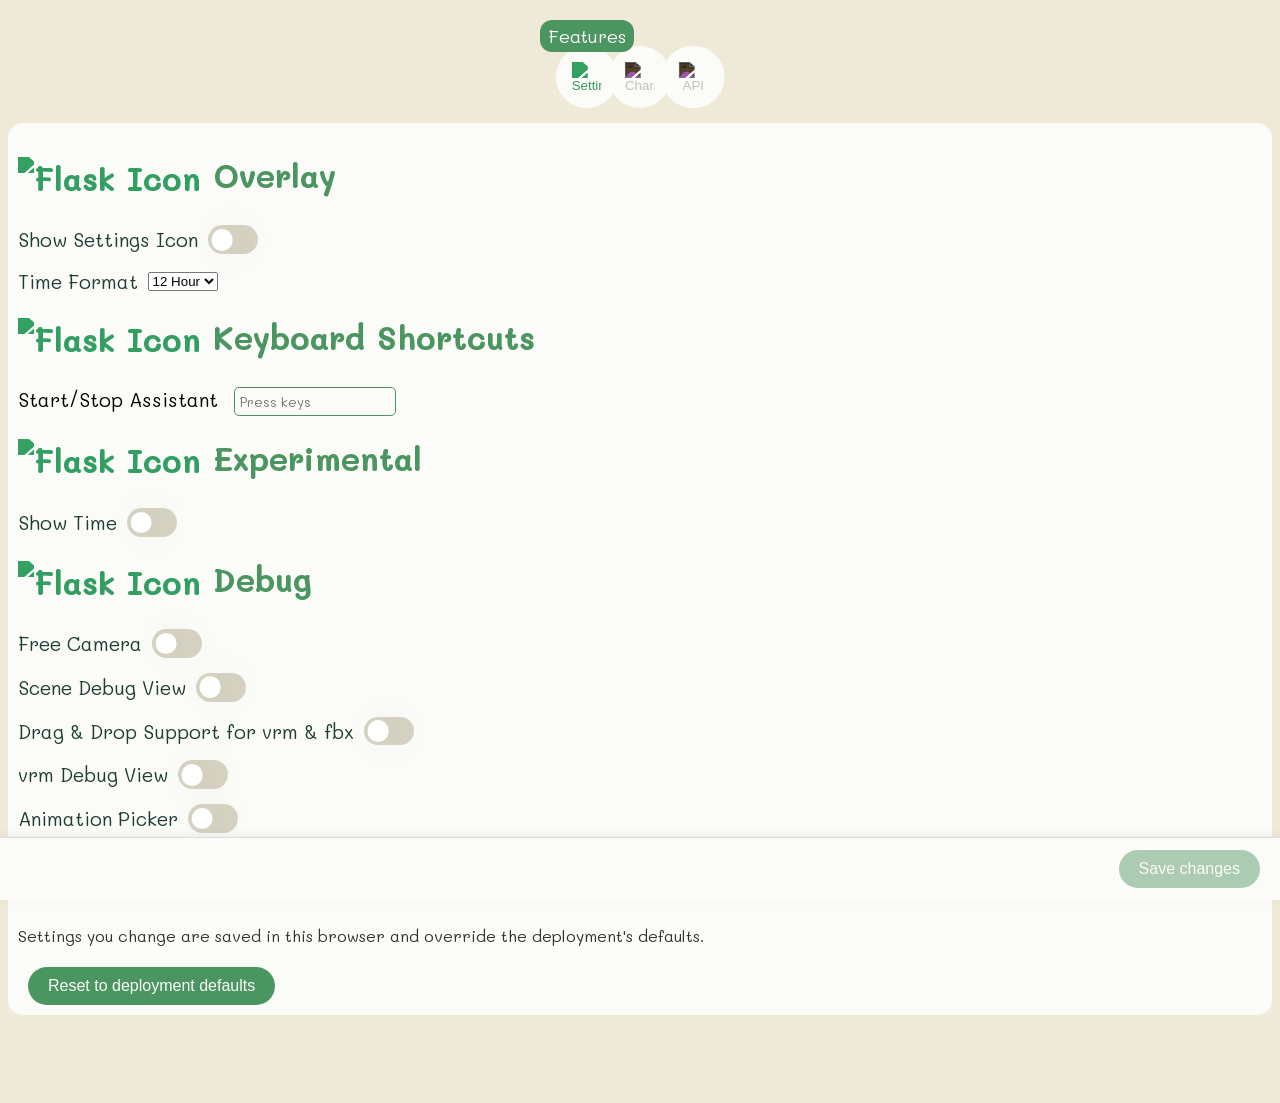
==== settings.html @ d8dbfbae "Merge pull request #10 from krazysh01/settings-single-save Replace per-field saves with one save but" ====
<!DOCTYPE html>
<html lang="en">
<head>
    <meta charset="UTF-8">
    <meta name="viewport" content="width=device-width, initial-scale=1.0">
    <title>Settings</title>
    <link href="https://fonts.googleapis.com/css2?family=Mali:ital,wght@0,200;0,300;0,400;0,500;0,600;0,700;1,200;1,300;1,400;1,500;1,600;1,700&display=swap" rel="stylesheet">
    <link rel="stylesheet" href="settings.css">
</head>
<body>
    <div class="settings-tab-container" style="margin-bottom: 15px;">
        <div class="settings-tab-item active">
            <span class="settings-tab-label">Features</span>
            <button class="settings-tab-button active" data-tab="settings-tab">
                <img src="icons/settings.svg" alt="Settings" class="settings-tab-icon">
            </button>
        </div>
        <div class="settings-tab-item">
            <span class="settings-tab-label">Characters</span>
            <button class="settings-tab-button" data-tab="characters-tab">
                <img src="icons/user-round-pen.svg" alt="Characters" class="settings-tab-icon">
            </button>
        </div>
        <div class="settings-tab-item">
            <span class="settings-tab-label">API Keys</span>
            <button class="settings-tab-button" data-tab="api-keys-tab">
                <img src="icons/key-round.svg" alt="API Keys" class="settings-tab-icon">
            </button>
        </div>
    </div>

    <div id="settings-tab" class="tab-content active" style="background-color: #fbfbf7; padding: 10px; border-radius: 15px;">

        <h1>
            <img src="icons/info.svg" alt="Flask Icon" style="width: 40px; height: 40px; filter: invert(48%) sepia(79%) saturate(376%) hue-rotate(93deg) brightness(88%) contrast(84%); vertical-align: middle; margin-bottom: 5px;">
            Overlay
        </h1>
        <label class="switch">
            <span>Show Settings Icon</span>
            <input type="checkbox" id="settingsIconToggle">
            <span class="slider"></span>
        </label>
        <label class="switch">
            <span>Time Format</span>
            <select id="timeFormatSelect">
                <option value="12">12 Hour</option>
                <option value="24">24 Hour</option>
            </select>
        </label>

        <h1>
            <img src="icons/keyboard.svg" alt="Flask Icon" style="width: 40px; height: 40px; filter: invert(48%) sepia(79%) saturate(376%) hue-rotate(93deg) brightness(88%) contrast(84%); vertical-align: middle; margin-bottom: 5px;">
            Keyboard Shortcuts
        </h1>
        <span style="font-size: 1.2em;">
            <span class="model-text">Start/Stop Assistant</span>
            <input type="text" id="assistantShortcut" placeholder="Press keys" readonly>
        </span>

        <h1>
            <img src="icons/flask-round.svg" alt="Flask Icon" style="width: 40px; height: 40px; filter: invert(48%) sepia(79%) saturate(376%) hue-rotate(93deg) brightness(88%) contrast(84%); vertical-align: middle; margin-bottom: 5px;">
            Experimental
        </h1>
        <label class="switch">
            <span>Show Time</span>
            <input type="checkbox" id="showTimeToggle">
            <span class="slider"></span>
        </label>

        <h1>
            <img src="icons/bug.svg" alt="Flask Icon" style="width: 40px; height: 40px; filter: invert(48%) sepia(79%) saturate(376%) hue-rotate(93deg) brightness(88%) contrast(84%); vertical-align: middle; margin-bottom: 5px;">
            Debug
        </h1>
        <label class="switch">
            <span>Free Camera</span>
            <input type="checkbox" id="freeCameraToggle">
            <span class="slider"></span>
        </label>
        <label class="switch">
            <span>Scene Debug View</span>
            <input type="checkbox" id="sceneDebugToggle">
            <span class="slider"></span>
        </label>
        <label class="switch">
            <span>Drag & Drop Support for vrm & fbx</span>
            <input type="checkbox" id="dragDropToggle">
            <span class="slider"></span>
        </label>
        <label class="switch">
            <span>vrm Debug View</span>
                <input type="checkbox" id="vrmDebugToggle">
            <span class="slider"></span>
        </label>
        <label class="switch">
            <span>Animation Picker</span>
            <input type="checkbox" id="animationPickerToggle">
            <span class="slider"></span>
        </label>

        <h1>
            <img src="icons/flask-round.svg" alt="Reset Icon" style="width: 40px; height: 40px; filter: invert(48%) sepia(79%) saturate(376%) hue-rotate(93deg) brightness(88%) contrast(84%); vertical-align: middle; margin-bottom: 5px;">
            This Browser
        </h1>
        <span style="opacity: 0.8;">
            Settings you change are saved in this browser and override the
            deployment's defaults. <span id="overrideCount"></span>
        </span>
        <br><br>
        <button id="resetOverrides" class="save-button">Reset to deployment defaults</button>

    </div>

    <div id="characters-tab" class="tab-content" style="background-color: #fbfbf7; padding: 10px; border-radius: 15px;">
        <div style="display: flex;">
            <div style="flex: 1; padding: 10px;">
                <div class="character-grid" id="characterGrid">
                    <!-- Character cards will be dynamically added here -->
                </div>
            </div>
            <div style="flex: 1; padding: 10px; margin-top: -19px;">
                <h1 id="characterName">
                    <img src="icons/user-round.svg" alt="Flask Icon" style="width: 40px; height: 40px; filter: invert(48%) sepia(79%) saturate(376%) hue-rotate(93deg) brightness(88%) contrast(84%); vertical-align: middle; margin-bottom: 5px;">
                    Loading Character...
                </h1>
                <div style="border-bottom: 4px dashed #4B9560; margin-top: -20px; margin-bottom: 20px;"></div>
                <h1>
                    <img src="icons/person-standing.svg" alt="Flask Icon" style="width: 40px; height: 40px; filter: invert(48%) sepia(79%) saturate(376%) hue-rotate(93deg) brightness(88%) contrast(84%); vertical-align: middle; margin-bottom: 5px;">
                    Model
                </h1>
                <label class="switch">
                    <span>Idle Animation</span>
                    <select id="idleAnimationSelect">
                        <option value="">Select an animation</option>
                    </select>
                </label>
                <h1>
                    <img src="icons/audio-lines.svg" alt="Flask Icon" style="width: 40px; height: 40px; filter: invert(48%) sepia(79%) saturate(376%) hue-rotate(93deg) brightness(88%) contrast(84%); vertical-align: middle; margin-bottom: 5px;">
                    Voice Assistant
                </h1>
                <label class="switch">
                    <span>Provider</span>
                    <select id="assistantProviderSelect">
                        <option value="vapi">VAPI</option>
                        <option value="custom">Custom</option>
                    </select>
                </label>

                <!-- VAPI section -->
                <div id="vapiAssistantSection">
                    <label class="switch">
                        <span>Assistant</span>
                        <select id="assistantIDSelect">
                            <option value="">Loading assistants...</option>
                        </select>
                    </label>
                    <span id="modelName" style="font-size: 1.2em;">
                        <img src="icons/sparkles.svg" alt="Flask Icon" style="width: 20px; height: 20px; vertical-align: middle; margin-bottom: 5px;">
                        <span class="model-text">Loading Model...</span>
                    </span>
                    <br>
                    <span id="voiceInfo" style="font-size: 1.2em;">
                        <img src="icons/audio-lines.svg" alt="Flask Icon" style="width: 20px; height: 20px; vertical-align: middle; margin-bottom: 5px;">
                        <span class="voice-text">Loading Voice...</span>
                    </span>
                    <br>
                    <span style="font-size: 1.2em;">
                        <img src="icons/message-circle-code.svg" alt="Flask Icon" style="width: 20px; height: 20px; vertical-align: middle; margin-bottom: 5px;">
                        System Message:
                        <br>
                        <pre id="systemMessage" style="white-space: pre-wrap; word-wrap: break-word;">Loading System Message...</pre>
                    </span>
                    <br>
                    <span style="font-size: 1.2em;">
                        <img src="icons/message-circle-more.svg" alt="Flask Icon" style="width: 20px; height: 20px; vertical-align: middle; margin-bottom: 5px;">
                        First Message:
                        <br>
                        <span id="firstMessage">Loading First Message...</span>
                    </span>
                </div>

                <!-- Custom provider section -->
                <div id="customAssistantSection" style="display: none;">
                    <div class="input-container">
                        <label for="customLLMBaseUrl" style="font-size: 1.2em;">LLM Base URL</label>
                        <div class="input-wrapper">
                            <input type="text" id="customLLMBaseUrl" placeholder="http://localhost:11434/v1" class="rounded-input">
                        </div>
                    </div>
                    <div class="input-container">
                        <label for="customLLMApiKey" style="font-size: 1.2em;">LLM API Key <span style="font-weight: normal; font-size: 0.85em;">(optional)</span></label>
                        <div class="input-wrapper">
                            <input type="password" id="customLLMApiKey" placeholder="sk-..." class="rounded-input">
                            <button class="toggle-visibility" data-target="customLLMApiKey">
                                <img src="icons/eye-off.svg" alt="Toggle Visibility" class="input-icon" style="vertical-align: middle;">
                            </button>
                        </div>
                    </div>
                    <div class="input-container">
                        <label for="customLLMModel" style="font-size: 1.2em;">Model</label>
                        <div class="input-wrapper">
                            <input type="text" id="customLLMModel" placeholder="llama3" class="rounded-input" list="customLLMModelList">
                            <datalist id="customLLMModelList"></datalist>
                        </div>
                    </div>
                    <div class="input-container">
                        <label for="customSystemPrompt" style="font-size: 1.2em;">System Prompt</label>
                        <textarea id="customSystemPrompt" placeholder="You are a helpful assistant." class="rounded-input" style="width: 100%; min-height: 80px; resize: vertical; font-family: inherit; font-size: 0.95em; padding: 8px; box-sizing: border-box;"></textarea>
                    </div>
                    <div class="input-container">
                        <label for="customFirstMessage" style="font-size: 1.2em;">First Message <span style="font-weight: normal; font-size: 0.85em;">(optional)</span></label>
                        <div class="input-wrapper">
                            <input type="text" id="customFirstMessage" placeholder="Hello! How can I help you?" class="rounded-input">
                        </div>
                    </div>
                </div>
            </div>
        </div>
    </div>

    <div id="api-keys-tab" class="tab-content" style="background-color: #fbfbf7; padding: 10px; border-radius: 15px;">
        <h1>
            <img src="icons/audio-lines.svg" alt="Flask Icon" style="width: 40px; height: 40px; filter: invert(48%) sepia(79%) saturate(376%) hue-rotate(93deg) brightness(88%) contrast(84%); vertical-align: middle; margin-bottom: 5px;">
            Vapi
        </h1>
        
        <span style="font-size: 1.2em;">
            <img src="icons/lightbulb.svg" alt="Flask Icon" style="width: 20px; height: 20px; vertical-align: middle; margin-bottom: 5px;">
            Refresh after changing your private key
        </span>
        <br>
        <br>

        <div class="input-container">
            <label for="publicKey" style="font-size: 1.2em;">Public Key</label>
            <div class="input-wrapper">
                <input type="password" id="publicKey" placeholder="0000XXXX-XXXX-XXXX-XXXX-XXXXXXXX0000" class="rounded-input">
                <button class="toggle-visibility" data-target="publicKey">
                    <img src="icons/eye-off.svg" alt="Toggle Visibility" class="input-icon" style="vertical-align: middle;">
                </button>
            </div>
        </div>
        
        <div class="input-container">
            <label for="privateKey" style="font-size: 1.2em;">Private Key</label>
            <div class="input-wrapper">
                <input type="password" id="privateKey" placeholder="0000XXXX-XXXX-XXXX-XXXX-XXXXXXXX0000" class="rounded-input">
                <button class="toggle-visibility" data-target="privateKey">
                    <img src="icons/eye-off.svg" alt="Toggle Visibility" class="input-icon">
                </button>
            </div>
        </div>

        <h1>
            <img src="icons/audio-lines.svg" alt="Custom Endpoints" style="width: 40px; height: 40px; filter: invert(48%) sepia(79%) saturate(376%) hue-rotate(93deg) brightness(88%) contrast(84%); vertical-align: middle; margin-bottom: 5px;">
            Custom Endpoints
        </h1>

        <span style="font-size: 1.2em;">
            <img src="icons/lightbulb.svg" alt="Tip" style="width: 20px; height: 20px; vertical-align: middle; margin-bottom: 5px;">
            Used when provider is set to Custom in the Characters tab
        </span>
        <br><br>

        <p style="font-size: 1.1em; margin-bottom: 0.5em; opacity: 0.8;">Speech to Text (OpenAI-compatible, e.g. Speaches)</p>
        <div class="input-container">
            <label for="sttBaseUrl" style="font-size: 1.2em;">STT Base URL</label>
            <div class="input-wrapper">
                <input type="text" id="sttBaseUrl" placeholder="http://localhost:8000/v1" class="rounded-input">
            </div>
        </div>

        <div class="input-container">
            <label for="sttModel" style="font-size: 1.2em;">STT Model</label>
            <div class="input-wrapper">
                <input type="text" id="sttModel" placeholder="Systran/faster-whisper-small" class="rounded-input" list="sttModelList">
                <datalist id="sttModelList"></datalist>
            </div>
        </div>

        <div class="input-container">
            <label for="sttApiKey" style="font-size: 1.2em;">STT API Key <span style="font-weight: normal; font-size: 0.85em;">(optional)</span></label>
            <div class="input-wrapper">
                <input type="password" id="sttApiKey" placeholder="sk-..." class="rounded-input">
                <button class="toggle-visibility" data-target="sttApiKey">
                    <img src="icons/eye-off.svg" alt="Toggle Visibility" class="input-icon">
                </button>
            </div>
        </div>

        <p style="font-size: 1.1em; margin-bottom: 0.5em; opacity: 0.8; margin-top: 1em;">Text to Speech (OpenAI-compatible, e.g. Speaches / Kokoro)</p>
        <div class="input-container">
            <label for="ttsBaseUrl" style="font-size: 1.2em;">TTS Base URL</label>
            <div class="input-wrapper">
                <input type="text" id="ttsBaseUrl" placeholder="http://localhost:8000/v1" class="rounded-input">
            </div>
        </div>

        <div class="input-container">
            <label for="ttsModel" style="font-size: 1.2em;">TTS Model</label>
            <div class="input-wrapper">
                <input type="text" id="ttsModel" placeholder="speaches-ai/Kokoro-82M-v1.0-ONNX" class="rounded-input" list="ttsModelList">
                <datalist id="ttsModelList"></datalist>
            </div>
        </div>

        <div class="input-container">
            <label for="ttsVoice" style="font-size: 1.2em;">TTS Voice</label>
            <div class="input-wrapper">
                <input type="text" id="ttsVoice" placeholder="af_heart" class="rounded-input" list="ttsVoiceList">
                <datalist id="ttsVoiceList"></datalist>
            </div>
        </div>

        <div class="input-container">
            <label for="ttsApiKey" style="font-size: 1.2em;">TTS API Key <span style="font-weight: normal; font-size: 0.85em;">(optional)</span></label>
            <div class="input-wrapper">
                <input type="password" id="ttsApiKey" placeholder="sk-..." class="rounded-input">
                <button class="toggle-visibility" data-target="ttsApiKey">
                    <img src="icons/eye-off.svg" alt="Toggle Visibility" class="input-icon">
                </button>
            </div>
        </div>
    </div>
    
    <!-- Add this hidden file input element just before the closing </body> tag -->
    <input type="file" id="characterUpload" style="display: none;" multiple accept=".png,.vrm,.zip">

    <div id="saveBar" class="settings-save-bar">
        <span id="saveStatus" class="save-status"></span>
        <button id="saveAll" class="save-button" disabled>Save changes</button>
    </div>

    <script src="settings.js" type="module"></script>
</body>
</html>
---- settings.css ----
body {
    font-family: 'Mali', cursive;
    background-color: #efead7;
    background-image: url('icons/settings-background.svg');
    background-repeat: repeat;
    background-size: 140px 140px;
    background-position: 0 0;
    animation: moveBackground 10s linear infinite;
    transform-origin: top left;
}

@keyframes moveBackground {
    0% { background-position: 0 0; }
    100% { background-position: 200px 200px; }
}

h1 {
    color: #4b9560;
}

/* Settings Tab */

.settings-tab-container {
    display: flex;
    justify-content: space-between;
    width: 100%;
    max-width: 160px;
    margin-left: auto;
    margin-right: auto;
}

.settings-tab-item {
    display: flex;
    flex-direction: column;
    align-items: center;
    flex: 1;
    text-align: center;
    height: 100px;
    position: relative;
}

.settings-tab-label {
    display: none;
    background-color: #4b9560;
    color: #fbfbf7;
    padding: 4px 8px;
    border-radius: 12px;
    font-size: 18px;
    position: absolute;
    top: 12px;
    left: 50%;
    transform: translateX(-50%);
    z-index: 1;
    white-space: nowrap;
    max-width: none;
}

.settings-tab-item.active .settings-tab-label {
    display: inline-block;
}

.settings-tab-button {
    width: 62.5px;
    height: 62.5px;
    border-radius: 50%;
    background-color: #fbfbf7;
    border: none;
    cursor: pointer;
    display: flex;
    justify-content: center;
    align-items: center;
    position: absolute;
    bottom: 0;
    left: 50%;
    transform: translateX(-50%);
}

.settings-tab-icon {
    width: 30px;
    height: 30px;
    transition: filter 0.3s ease;
    filter: invert(86%) sepia(8%) saturate(176%) hue-rotate(358deg) brightness(90%) contrast(90%);
}

.settings-tab-button:hover .settings-tab-icon {
    filter: invert(62%) sepia(12%) saturate(114%) hue-rotate(357deg) brightness(92%) contrast(87%);
    transform: scale(1.05); /* Scale up on hover */
}

.settings-tab-button.active .settings-tab-icon {
    filter: invert(48%) sepia(79%) saturate(376%) hue-rotate(93deg) brightness(88%) contrast(84%);
    animation: spin 0.5s forwards;
}

@keyframes spin {
    0% { transform: rotate(0deg); }
    100% { transform: rotate(360deg); }
}

.tab-content {
    display: none;
}

.tab-content.active {
    display: block;
}

/* Switch from Uiverse.io by namecho https://uiverse.io/namecho/quiet-panther-93*/

.switch {
    --button-width: 2.625em;
    --button-height: 1.5em;
    --toggle-diameter: 1.125em;
    --button-toggle-offset: calc((var(--button-height) - var(--toggle-diameter)) / 2);
    --toggle-shadow-offset: 10px;
    --toggle-wider: 2.25em;
    --color-grey: #d7d3c2;
    --color-green: #4b9560;
    display: flex;
    align-items: center;
    margin-bottom: 15px;
}

.switch span {
    color: #1d3c34;
    font-size: 1.2em;
    margin-right: 0.5em;
}

.slider {
    display: inline-block;
    width: var(--button-width);
    height: var(--button-height);
    background-color: var(--color-grey);
    border-radius: calc(var(--button-height) / 2);
    position: relative;
    transition: 0.3s all ease-in-out;
}

.slider::after {
    content: "";
    display: inline-block;
    width: var(--toggle-diameter);
    height: var(--toggle-diameter);
    background-color: #fff;
    border-radius: calc(var(--toggle-diameter) / 2);
    position: absolute;
    top: var(--button-toggle-offset);
    transform: translateX(var(--button-toggle-offset));
    box-shadow: var(--toggle-shadow-offset) 0 calc(var(--toggle-shadow-offset) * 4) rgba(0, 0, 0, 0.1);
    transition: 0.3s all ease-in-out;
}

.switch input[type="checkbox"]:checked + .slider {
    background-color: var(--color-green);
}

.switch input[type="checkbox"]:checked + .slider::after {
    transform: translateX(calc(var(--button-width) - var(--toggle-diameter) - var(--button-toggle-offset)));
    box-shadow: calc(var(--toggle-shadow-offset) * -1) 0 calc(var(--toggle-shadow-offset) * 4) rgba(0, 0, 0, 0.1);
}

.switch input[type="checkbox"] {
    display: none;
}

.switch input[type="checkbox"]:active + .slider::after {
    width: var(--toggle-wider);
}

.switch input[type="checkbox"]:checked:active + .slider::after {
    transform: translateX(calc(var(--button-width) - var(--toggle-wider) - var(--button-toggle-offset)));
}

/* Character Card */

.character-card:hover {
    transform: scale(1.05);
}

/* Character Grid */
.character-grid {
    display: grid;
    grid-template-columns: repeat(auto-fill, minmax(12rem, 1fr));
    gap: 12px;
    max-width: 100%;
    overflow-x: auto;
    padding: 10px;
}

.character-card {
    position: relative;
    width: 12rem;
    transition: transform 0.3s;
    z-index: 1;
}

.character-card img {
    width: 100%;
    height: auto;
    border-radius: 10px;
}

.character-name {
    position: absolute;
    bottom: 15px;
    left: 13px;
    color: #fbfbf7;
}

.add-character {
    cursor: pointer;
}

.character-card:hover {
    transform: scale(1.05);
    z-index: 2;
}

#characters-tab > div {
    overflow-x: auto;
}

/* Key Input */

.input-container {
    margin-bottom: 20px;
}

.input-wrapper {
    position: relative;
    display: inline-flex;
    align-items: center;
}

.rounded-input {
    padding: 10px 40px 10px 15px;
    border-radius: 20px;
    border: 1px solid #4B9560;
    font-size: 1em;
    width: 350px;
}

.input-icon {
    position: absolute;
    right: 15px;
    cursor: pointer;
    width: 20px;
    height: 20px;
    filter: invert(48%) sepia(79%) saturate(376%) hue-rotate(93deg) brightness(88%) contrast(84%);
    top: 50%;
    transform: translateY(-50%);
}

.toggle-visibility {
    background: none;
    border: none;
    padding: 0;
    margin: 0;
    cursor: pointer;
}

.save-button {
    padding: 10px 20px;
    border-radius: 20px;
    border: none;
    background-color: #4B9560;
    color: #fbfbf7;
    font-size: 1em;
    margin-left: 10px;
    cursor: pointer;
    transition: background-color 0.3s ease;
}

.save-button:hover {
    background-color: #1D3C34;
    transition: filter 0.3s ease;
}

#assistantShortcut {
    margin-left: 10px;
    padding: 5px;
    width: 150px;
    font-family: 'Mali', cursive;
    border: 1px solid #4B9560;
    border-radius: 5px;
    background-color: #fbfbf7;
    color: #1d3c34;
}
/* ─── Single save bar ─────────────────────────────────────────────────────── */

.settings-save-bar {
    position: fixed;
    bottom: 0;
    left: 0;
    right: 0;
    display: flex;
    align-items: center;
    justify-content: flex-end;
    gap: 15px;
    padding: 12px 20px;
    background-color: #fbfbf7;
    border-top: 1px solid rgba(0, 0, 0, 0.12);
    box-shadow: 0 -2px 10px rgba(0, 0, 0, 0.06);
    z-index: 100;
}

/* Keep the last settings row clear of the fixed bar */
body {
    padding-bottom: 80px;
}

.settings-save-bar .save-button:disabled {
    opacity: 0.45;
    cursor: not-allowed;
}

.save-status {
    font-size: 0.95em;
    opacity: 0.75;
}

.save-status.error {
    color: #b00020;
    opacity: 1;
}

/* ─── Invalid fields ──────────────────────────────────────────────────────── */

.rounded-input.invalid,
input.invalid {
    border: 2px solid #b00020;
    background-color: rgba(176, 0, 32, 0.04);
}

.field-error {
    display: block;
    color: #b00020;
    font-size: 0.85em;
    margin-top: 4px;
}
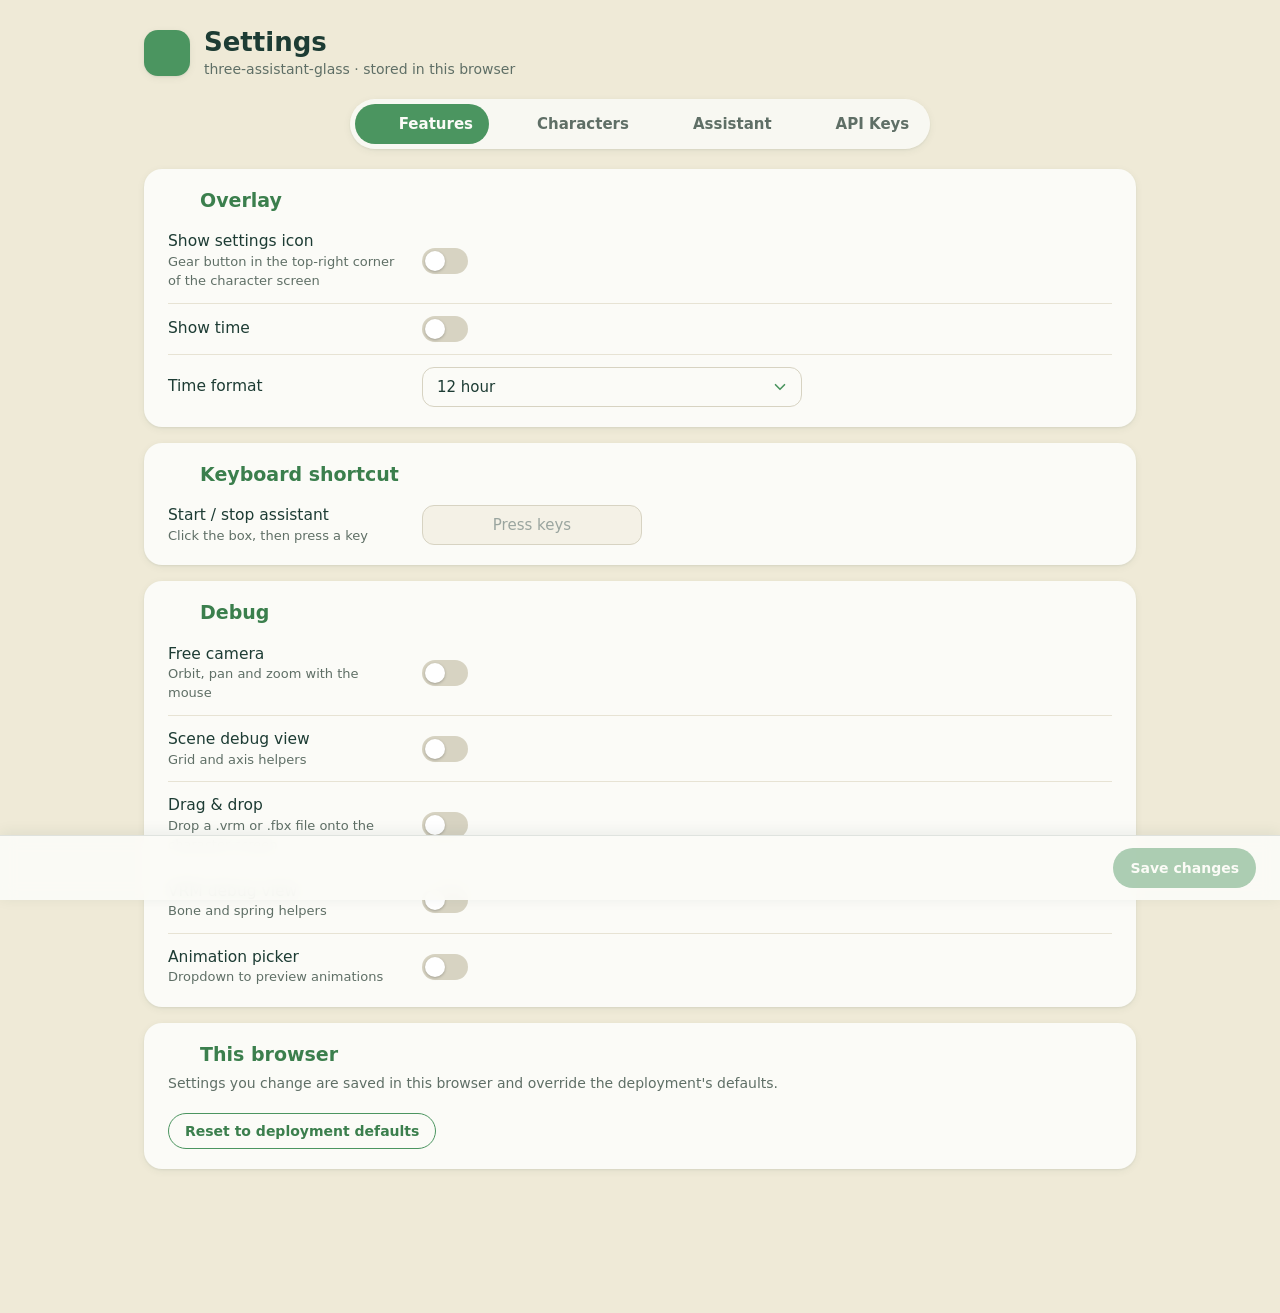
==== commit 8cf70d42: "Port the character screen and assistant pipeline from webhead2oo9's fork Cherry-picks the UI redesig" ====
--- a/settings.html
+++ b/settings.html
@@ -3,333 +3,405 @@
 <head>
     <meta charset="UTF-8">
     <meta name="viewport" content="width=device-width, initial-scale=1.0">
-    <title>Settings</title>
-    <link href="https://fonts.googleapis.com/css2?family=Mali:ital,wght@0,200;0,300;0,400;0,500;0,600;0,700;1,200;1,300;1,400;1,500;1,600;1,700&display=swap" rel="stylesheet">
+    <title>Settings · three-assistant-glass</title>
+    <link rel="stylesheet" href="theme.css">
     <link rel="stylesheet" href="settings.css">
 </head>
 <body>
-    <div class="settings-tab-container" style="margin-bottom: 15px;">
+<div class="page">
+
+    <header class="page-header">
+        <div class="brand">
+            <span class="brand-mark"><span class="icon" style="--icon: url('icons/sparkles.svg')"></span></span>
+            <div>
+                <h1>Settings</h1>
+                <p>three-assistant-glass · stored in this browser</p>
+            </div>
+        </div>
+    </header>
+
+    <nav class="settings-tab-container" aria-label="Settings sections">
         <div class="settings-tab-item active">
-            <span class="settings-tab-label">Features</span>
-            <button class="settings-tab-button active" data-tab="settings-tab">
-                <img src="icons/settings.svg" alt="Settings" class="settings-tab-icon">
+            <button class="settings-tab-button active" data-tab="settings-tab" type="button">
+                <span class="icon" style="--icon: url('icons/settings.svg')"></span>
+                <span class="settings-tab-label">Features</span>
             </button>
         </div>
         <div class="settings-tab-item">
-            <span class="settings-tab-label">Characters</span>
-            <button class="settings-tab-button" data-tab="characters-tab">
-                <img src="icons/user-round-pen.svg" alt="Characters" class="settings-tab-icon">
+            <button class="settings-tab-button" data-tab="characters-tab" type="button">
+                <span class="icon" style="--icon: url('icons/user-round-pen.svg')"></span>
+                <span class="settings-tab-label">Characters</span>
             </button>
         </div>
         <div class="settings-tab-item">
-            <span class="settings-tab-label">API Keys</span>
-            <button class="settings-tab-button" data-tab="api-keys-tab">
-                <img src="icons/key-round.svg" alt="API Keys" class="settings-tab-icon">
+            <button class="settings-tab-button" data-tab="assistant-tab" type="button">
+                <span class="icon" style="--icon: url('icons/audio-lines.svg')"></span>
+                <span class="settings-tab-label">Assistant</span>
             </button>
         </div>
+        <div class="settings-tab-item">
+            <button class="settings-tab-button" data-tab="api-keys-tab" type="button">
+                <span class="icon" style="--icon: url('icons/key-round.svg')"></span>
+                <span class="settings-tab-label">API Keys</span>
+            </button>
+        </div>
+    </nav>
+
+    <!-- ───────────────────────────── Features ───────────────────────────── -->
+    <div id="settings-tab" class="tab-content active">
+
+        <section class="group">
+            <h2 class="group-title"><span class="icon" style="--icon: url('icons/info.svg')"></span>Overlay</h2>
+            <label class="row switch">
+                <span class="row-label">Show settings icon <span class="field-note">Gear button in the top-right corner of the character screen</span></span>
+                <span class="row-control"><input type="checkbox" id="settingsIconToggle"><span class="slider"></span></span>
+            </label>
+            <label class="row switch">
+                <span class="row-label">Show time</span>
+                <span class="row-control"><input type="checkbox" id="showTimeToggle"><span class="slider"></span></span>
+            </label>
+            <div class="row">
+                <label class="row-label" for="timeFormatSelect">Time format</label>
+                <div class="row-control">
+                    <select id="timeFormatSelect">
+                        <option value="12">12 hour</option>
+                        <option value="24">24 hour</option>
+                    </select>
+                </div>
+            </div>
+        </section>
+
+        <section class="group">
+            <h2 class="group-title"><span class="icon" style="--icon: url('icons/keyboard.svg')"></span>Keyboard shortcut</h2>
+            <div class="row">
+                <label class="row-label" for="assistantShortcut">Start / stop assistant <span class="field-note">Click the box, then press a key</span></label>
+                <div class="row-control">
+                    <input type="text" id="assistantShortcut" placeholder="Press keys" readonly>
+                </div>
+            </div>
+        </section>
+
+        <section class="group">
+            <h2 class="group-title"><span class="icon" style="--icon: url('icons/bug.svg')"></span>Debug</h2>
+            <label class="row switch">
+                <span class="row-label">Free camera <span class="field-note">Orbit, pan and zoom with the mouse</span></span>
+                <span class="row-control"><input type="checkbox" id="freeCameraToggle"><span class="slider"></span></span>
+            </label>
+            <label class="row switch">
+                <span class="row-label">Scene debug view <span class="field-note">Grid and axis helpers</span></span>
+                <span class="row-control"><input type="checkbox" id="sceneDebugToggle"><span class="slider"></span></span>
+            </label>
+            <label class="row switch">
+                <span class="row-label">Drag &amp; drop <span class="field-note">Drop a .vrm or .fbx file onto the character screen</span></span>
+                <span class="row-control"><input type="checkbox" id="dragDropToggle"><span class="slider"></span></span>
+            </label>
+            <label class="row switch">
+                <span class="row-label">VRM debug view <span class="field-note">Bone and spring helpers</span></span>
+                <span class="row-control"><input type="checkbox" id="vrmDebugToggle"><span class="slider"></span></span>
+            </label>
+            <label class="row switch">
+                <span class="row-label">Animation picker <span class="field-note">Dropdown to preview animations</span></span>
+                <span class="row-control"><input type="checkbox" id="animationPickerToggle"><span class="slider"></span></span>
+            </label>
+        </section>
+
+        <section class="group">
+            <h2 class="group-title"><span class="icon" style="--icon: url('icons/user-round.svg')"></span>This browser</h2>
+            <p class="group-intro">
+                Settings you change are saved in this browser and override the deployment's
+                defaults. <span id="overrideCount"></span>
+            </p>
+            <div class="row stacked">
+                <div class="row-control">
+                    <button id="resetOverrides" class="preset-button" type="button">Reset to deployment defaults</button>
+                </div>
+            </div>
+        </section>
+
     </div>
 
-    <div id="settings-tab" class="tab-content active" style="background-color: #fbfbf7; padding: 10px; border-radius: 15px;">
-
-        <h1>
-            <img src="icons/info.svg" alt="Flask Icon" style="width: 40px; height: 40px; filter: invert(48%) sepia(79%) saturate(376%) hue-rotate(93deg) brightness(88%) contrast(84%); vertical-align: middle; margin-bottom: 5px;">
-            Overlay
-        </h1>
-        <label class="switch">
-            <span>Show Settings Icon</span>
-            <input type="checkbox" id="settingsIconToggle">
-            <span class="slider"></span>
-        </label>
-        <label class="switch">
-            <span>Time Format</span>
-            <select id="timeFormatSelect">
-                <option value="12">12 Hour</option>
-                <option value="24">24 Hour</option>
-            </select>
-        </label>
-
-        <h1>
-            <img src="icons/keyboard.svg" alt="Flask Icon" style="width: 40px; height: 40px; filter: invert(48%) sepia(79%) saturate(376%) hue-rotate(93deg) brightness(88%) contrast(84%); vertical-align: middle; margin-bottom: 5px;">
-            Keyboard Shortcuts
-        </h1>
-        <span style="font-size: 1.2em;">
-            <span class="model-text">Start/Stop Assistant</span>
-            <input type="text" id="assistantShortcut" placeholder="Press keys" readonly>
-        </span>
-
-        <h1>
-            <img src="icons/flask-round.svg" alt="Flask Icon" style="width: 40px; height: 40px; filter: invert(48%) sepia(79%) saturate(376%) hue-rotate(93deg) brightness(88%) contrast(84%); vertical-align: middle; margin-bottom: 5px;">
-            Experimental
-        </h1>
-        <label class="switch">
-            <span>Show Time</span>
-            <input type="checkbox" id="showTimeToggle">
-            <span class="slider"></span>
-        </label>
-
-        <h1>
-            <img src="icons/bug.svg" alt="Flask Icon" style="width: 40px; height: 40px; filter: invert(48%) sepia(79%) saturate(376%) hue-rotate(93deg) brightness(88%) contrast(84%); vertical-align: middle; margin-bottom: 5px;">
-            Debug
-        </h1>
-        <label class="switch">
-            <span>Free Camera</span>
-            <input type="checkbox" id="freeCameraToggle">
-            <span class="slider"></span>
-        </label>
-        <label class="switch">
-            <span>Scene Debug View</span>
-            <input type="checkbox" id="sceneDebugToggle">
-            <span class="slider"></span>
-        </label>
-        <label class="switch">
-            <span>Drag & Drop Support for vrm & fbx</span>
-            <input type="checkbox" id="dragDropToggle">
-            <span class="slider"></span>
-        </label>
-        <label class="switch">
-            <span>vrm Debug View</span>
-                <input type="checkbox" id="vrmDebugToggle">
-            <span class="slider"></span>
-        </label>
-        <label class="switch">
-            <span>Animation Picker</span>
-            <input type="checkbox" id="animationPickerToggle">
-            <span class="slider"></span>
-        </label>
-
-        <h1>
-            <img src="icons/flask-round.svg" alt="Reset Icon" style="width: 40px; height: 40px; filter: invert(48%) sepia(79%) saturate(376%) hue-rotate(93deg) brightness(88%) contrast(84%); vertical-align: middle; margin-bottom: 5px;">
-            This Browser
-        </h1>
-        <span style="opacity: 0.8;">
-            Settings you change are saved in this browser and override the
-            deployment's defaults. <span id="overrideCount"></span>
-        </span>
-        <br><br>
-        <button id="resetOverrides" class="save-button">Reset to deployment defaults</button>
-
+    <!-- ───────────────────────────── Characters ─────────────────────────── -->
+    <div id="characters-tab" class="tab-content">
+        <div class="characters-layout">
+            <section class="group">
+                <h2 class="group-title"><span class="icon" style="--icon: url('icons/user-round-pen.svg')"></span>Characters</h2>
+                <p class="group-intro">Click a card to use that character. Add your own .vrm (optionally with a .png card or a .zip).</p>
+                <div class="character-grid" id="characterGrid">
+                    <!-- Character cards are added by settings.js -->
+                </div>
+            </section>
+
+            <section class="group">
+                <h2 class="group-title"><span class="icon" style="--icon: url('icons/user-round.svg')"></span><span id="characterName">Loading character…</span></h2>
+                <p class="group-intro">Currently selected</p>
+                <div class="row stacked">
+                    <label class="row-label" for="idleAnimationSelect">Idle animation</label>
+                    <div class="row-control">
+                        <select id="idleAnimationSelect">
+                            <option value="">Select an animation</option>
+                        </select>
+                    </div>
+                </div>
+            </section>
+        </div>
     </div>
 
-    <div id="characters-tab" class="tab-content" style="background-color: #fbfbf7; padding: 10px; border-radius: 15px;">
-        <div style="display: flex;">
-            <div style="flex: 1; padding: 10px;">
-                <div class="character-grid" id="characterGrid">
-                    <!-- Character cards will be dynamically added here -->
-                </div>
-            </div>
-            <div style="flex: 1; padding: 10px; margin-top: -19px;">
-                <h1 id="characterName">
-                    <img src="icons/user-round.svg" alt="Flask Icon" style="width: 40px; height: 40px; filter: invert(48%) sepia(79%) saturate(376%) hue-rotate(93deg) brightness(88%) contrast(84%); vertical-align: middle; margin-bottom: 5px;">
-                    Loading Character...
-                </h1>
-                <div style="border-bottom: 4px dashed #4B9560; margin-top: -20px; margin-bottom: 20px;"></div>
-                <h1>
-                    <img src="icons/person-standing.svg" alt="Flask Icon" style="width: 40px; height: 40px; filter: invert(48%) sepia(79%) saturate(376%) hue-rotate(93deg) brightness(88%) contrast(84%); vertical-align: middle; margin-bottom: 5px;">
-                    Model
-                </h1>
-                <label class="switch">
-                    <span>Idle Animation</span>
-                    <select id="idleAnimationSelect">
-                        <option value="">Select an animation</option>
+    <!-- ───────────────────────────── Assistant ──────────────────────────── -->
+    <div id="assistant-tab" class="tab-content">
+
+        <section class="group">
+            <h2 class="group-title"><span class="icon" style="--icon: url('icons/sparkles.svg')"></span>Provider</h2>
+            <div class="row">
+                <label class="row-label" for="assistantProviderSelect">Voice assistant</label>
+                <div class="row-control">
+                    <select id="assistantProviderSelect" class="assistant-select">
+                        <option value="vapi">Vapi (cloud)</option>
+                        <option value="custom">Custom — OpenAI-compatible or local</option>
                     </select>
+                </div>
+            </div>
+        </section>
+
+        <!-- Vapi -->
+        <div id="vapiAssistantSection" class="section-stack">
+            <section class="group">
+                <h2 class="group-title"><span class="icon" style="--icon: url('icons/audio-lines.svg')"></span>Vapi assistant</h2>
+                <p class="group-intro">Your Vapi keys live in the API Keys tab. Assistants are created on the Vapi dashboard.</p>
+                <div class="row">
+                    <label class="row-label" for="assistantIDSelect">Assistant</label>
+                    <div class="row-control">
+                        <select id="assistantIDSelect">
+                            <option value="">Loading assistants…</option>
+                        </select>
+                    </div>
+                </div>
+                <div class="row stacked">
+                    <dl class="summary">
+                        <dt>Model</dt>
+                        <dd id="modelName"><span class="model-text">Loading model…</span></dd>
+                        <dt>Voice</dt>
+                        <dd id="voiceInfo"><span class="voice-text">Loading voice…</span></dd>
+                        <dt>System message</dt>
+                        <dd><pre id="systemMessage">Loading system message…</pre></dd>
+                        <dt>First message</dt>
+                        <dd id="firstMessage">Loading first message…</dd>
+                    </dl>
+                </div>
+            </section>
+        </div>
+
+        <!-- Custom: OpenAI-compatible or local -->
+        <div id="customAssistantSection" class="section-stack" hidden>
+            <section class="group">
+                <h2 class="group-title"><span class="icon" style="--icon: url('icons/lightbulb.svg')"></span>Quick setup</h2>
+                <p class="group-intro">Fills the fields below with sensible defaults for a provider. You can still edit everything afterwards.</p>
+                <div class="row stacked">
+                    <div class="chips">
+                        <button class="preset-button" type="button" data-preset="openai">OpenAI</button>
+                        <button class="preset-button" type="button" data-preset="ollama">Ollama (local)</button>
+                        <button class="preset-button" type="button" data-preset="lmstudio">LM Studio (local)</button>
+                        <button class="preset-button" type="button" data-preset="speaches">Speaches (local speech)</button>
+                        <button class="preset-button" type="button" data-preset="offline">Fully in-browser speech</button>
+                    </div>
+                </div>
+                <p class="group-intro">
+                    The browser calls these endpoints directly, so each one must allow this
+                    page's origin (CORS). The in-browser options need no endpoint at all.
+                </p>
+            </section>
+
+            <section class="group">
+                <h2 class="group-title"><span class="icon" style="--icon: url('icons/message-circle-code.svg')"></span>Language model</h2>
+                <div class="row">
+                    <label class="row-label" for="customLLMBaseUrl">Base URL <span class="field-note">OpenAI-compatible</span></label>
+                    <div class="row-control">
+                        <input type="text" id="customLLMBaseUrl" placeholder="http://localhost:11434/v1" class="rounded-input">
+                    </div>
+                </div>
+                <div class="row">
+                    <label class="row-label" for="customLLMApiKey">API key <span class="field-note">Optional for local servers</span></label>
+                    <div class="row-control">
+                        <div class="input-wrapper">
+                            <input type="password" id="customLLMApiKey" placeholder="sk-…" class="rounded-input">
+                            <button class="toggle-visibility" type="button" data-target="customLLMApiKey" aria-label="Show or hide key">
+                                <img src="icons/eye-off.svg" alt="" class="input-icon">
+                            </button>
+                        </div>
+                    </div>
+                </div>
+                <div class="row">
+                    <label class="row-label" for="customLLMModel">Model</label>
+                    <div class="row-control">
+                        <input type="text" id="customLLMModel" placeholder="llama3" class="rounded-input" list="customLLMModelList">
+                        <datalist id="customLLMModelList"></datalist>
+                    </div>
+                </div>
+                <div class="row">
+                    <label class="row-label" for="customSystemPrompt">System prompt</label>
+                    <div class="row-control">
+                        <textarea id="customSystemPrompt" class="rounded-input" placeholder="You are a friendly voice assistant. Reply in short, natural spoken sentences without markdown."></textarea>
+                    </div>
+                </div>
+                <div class="row">
+                    <label class="row-label" for="customFirstMessage">First message <span class="field-note">Optional</span></label>
+                    <div class="row-control">
+                        <input type="text" id="customFirstMessage" placeholder="Hey there! How can I help?" class="rounded-input">
+                    </div>
+                </div>
+            </section>
+
+            <section class="group">
+                <h2 class="group-title"><span class="icon" style="--icon: url('icons/audio-lines.svg')"></span>Speech to text</h2>
+                <div class="row">
+                    <label class="row-label" for="sttProvider">Provider</label>
+                    <div class="row-control">
+                        <select id="sttProvider" class="assistant-select">
+                            <option value="openai">OpenAI-compatible (Whisper)</option>
+                            <option value="browser">Browser (Chrome, no key)</option>
+                        </select>
+                        <p class="hint stt-browser-only" hidden>Uses Chrome's built-in recognition, so audio is sent to Google. Zero setup, no key.</p>
+                    </div>
+                </div>
+                <div class="stt-server-only">
+                    <div class="row">
+                        <label class="row-label" for="sttBaseUrl">Base URL</label>
+                        <div class="row-control">
+                            <input type="text" id="sttBaseUrl" placeholder="http://localhost:8000/v1" class="rounded-input">
+                        </div>
+                    </div>
+                    <div class="row">
+                        <label class="row-label" for="sttModel">Model</label>
+                        <div class="row-control">
+                            <input type="text" id="sttModel" placeholder="Systran/faster-whisper-small" class="rounded-input" list="sttModelList">
+                            <datalist id="sttModelList"></datalist>
+                        </div>
+                    </div>
+                    <div class="row">
+                        <label class="row-label" for="sttApiKey">API key <span class="field-note">Optional</span></label>
+                        <div class="row-control">
+                            <div class="input-wrapper">
+                                <input type="password" id="sttApiKey" placeholder="sk-…" class="rounded-input">
+                                <button class="toggle-visibility" type="button" data-target="sttApiKey" aria-label="Show or hide key">
+                                    <img src="icons/eye-off.svg" alt="" class="input-icon">
+                                </button>
+                            </div>
+                        </div>
+                    </div>
+                </div>
+            </section>
+
+            <section class="group">
+                <h2 class="group-title"><span class="icon" style="--icon: url('icons/audio-lines.svg')"></span>Text to speech</h2>
+                <div class="row">
+                    <label class="row-label" for="ttsProvider">Provider</label>
+                    <div class="row-control">
+                        <select id="ttsProvider" class="assistant-select">
+                            <option value="openai">OpenAI-compatible</option>
+                            <option value="kokoro">Kokoro in the browser (free, offline)</option>
+                            <option value="browser">Browser voices (OS)</option>
+                        </select>
+                        <p class="hint tts-kokoro-only" hidden>Runs locally on your GPU or CPU. Downloads a 90 to 330 MB model on first use, then works offline.</p>
+                        <p class="hint tts-browser-only" hidden>Uses the voices installed on this machine. No download, but the mouth animation is approximated.</p>
+                    </div>
+                </div>
+                <div class="tts-server-only">
+                    <div class="row">
+                        <label class="row-label" for="ttsBaseUrl">Base URL</label>
+                        <div class="row-control">
+                            <input type="text" id="ttsBaseUrl" placeholder="http://localhost:8000/v1" class="rounded-input">
+                        </div>
+                    </div>
+                    <div class="row">
+                        <label class="row-label" for="ttsModel">Model</label>
+                        <div class="row-control">
+                            <input type="text" id="ttsModel" placeholder="speaches-ai/Kokoro-82M-v1.0-ONNX" class="rounded-input" list="ttsModelList">
+                            <datalist id="ttsModelList"></datalist>
+                        </div>
+                    </div>
+                    <div class="row">
+                        <label class="row-label" for="ttsApiKey">API key <span class="field-note">Optional</span></label>
+                        <div class="row-control">
+                            <div class="input-wrapper">
+                                <input type="password" id="ttsApiKey" placeholder="sk-…" class="rounded-input">
+                                <button class="toggle-visibility" type="button" data-target="ttsApiKey" aria-label="Show or hide key">
+                                    <img src="icons/eye-off.svg" alt="" class="input-icon">
+                                </button>
+                            </div>
+                        </div>
+                    </div>
+                </div>
+                <div class="row">
+                    <label class="row-label" for="ttsVoice">Voice</label>
+                    <div class="row-control">
+                        <input type="text" id="ttsVoice" placeholder="af_heart" class="rounded-input" list="ttsVoiceList" autocomplete="off">
+                        <datalist id="ttsVoiceList"></datalist>
+                    </div>
+                </div>
+                <div class="row">
+                    <label class="row-label" for="ttsSpeed">Speed <span class="field-note">0.5 to 2.0</span></label>
+                    <div class="row-control">
+                        <input type="text" id="ttsSpeed" inputmode="decimal" placeholder="1.0" class="rounded-input">
+                    </div>
+                </div>
+            </section>
+
+            <section class="group">
+                <h2 class="group-title"><span class="icon" style="--icon: url('icons/message-circle-more.svg')"></span>Conversation</h2>
+                <div class="row">
+                    <label class="row-label" for="assistantLanguage">Language <span class="field-note">e.g. en, fr, de</span></label>
+                    <div class="row-control">
+                        <input type="text" id="assistantLanguage" placeholder="auto" class="rounded-input">
+                    </div>
+                </div>
+                <label class="row switch">
+                    <span class="row-label">Allow interrupting <span class="field-note">Barge-in: the character stops talking when you speak</span></span>
+                    <span class="row-control"><input type="checkbox" id="bargeIn"><span class="slider"></span></span>
                 </label>
-                <h1>
-                    <img src="icons/audio-lines.svg" alt="Flask Icon" style="width: 40px; height: 40px; filter: invert(48%) sepia(79%) saturate(376%) hue-rotate(93deg) brightness(88%) contrast(84%); vertical-align: middle; margin-bottom: 5px;">
-                    Voice Assistant
-                </h1>
-                <label class="switch">
-                    <span>Provider</span>
-                    <select id="assistantProviderSelect">
-                        <option value="vapi">VAPI</option>
-                        <option value="custom">Custom</option>
-                    </select>
-                </label>
-
-                <!-- VAPI section -->
-                <div id="vapiAssistantSection">
-                    <label class="switch">
-                        <span>Assistant</span>
-                        <select id="assistantIDSelect">
-                            <option value="">Loading assistants...</option>
-                        </select>
-                    </label>
-                    <span id="modelName" style="font-size: 1.2em;">
-                        <img src="icons/sparkles.svg" alt="Flask Icon" style="width: 20px; height: 20px; vertical-align: middle; margin-bottom: 5px;">
-                        <span class="model-text">Loading Model...</span>
-                    </span>
-                    <br>
-                    <span id="voiceInfo" style="font-size: 1.2em;">
-                        <img src="icons/audio-lines.svg" alt="Flask Icon" style="width: 20px; height: 20px; vertical-align: middle; margin-bottom: 5px;">
-                        <span class="voice-text">Loading Voice...</span>
-                    </span>
-                    <br>
-                    <span style="font-size: 1.2em;">
-                        <img src="icons/message-circle-code.svg" alt="Flask Icon" style="width: 20px; height: 20px; vertical-align: middle; margin-bottom: 5px;">
-                        System Message:
-                        <br>
-                        <pre id="systemMessage" style="white-space: pre-wrap; word-wrap: break-word;">Loading System Message...</pre>
-                    </span>
-                    <br>
-                    <span style="font-size: 1.2em;">
-                        <img src="icons/message-circle-more.svg" alt="Flask Icon" style="width: 20px; height: 20px; vertical-align: middle; margin-bottom: 5px;">
-                        First Message:
-                        <br>
-                        <span id="firstMessage">Loading First Message...</span>
-                    </span>
-                </div>
-
-                <!-- Custom provider section -->
-                <div id="customAssistantSection" style="display: none;">
-                    <div class="input-container">
-                        <label for="customLLMBaseUrl" style="font-size: 1.2em;">LLM Base URL</label>
-                        <div class="input-wrapper">
-                            <input type="text" id="customLLMBaseUrl" placeholder="http://localhost:11434/v1" class="rounded-input">
-                        </div>
-                    </div>
-                    <div class="input-container">
-                        <label for="customLLMApiKey" style="font-size: 1.2em;">LLM API Key <span style="font-weight: normal; font-size: 0.85em;">(optional)</span></label>
-                        <div class="input-wrapper">
-                            <input type="password" id="customLLMApiKey" placeholder="sk-..." class="rounded-input">
-                            <button class="toggle-visibility" data-target="customLLMApiKey">
-                                <img src="icons/eye-off.svg" alt="Toggle Visibility" class="input-icon" style="vertical-align: middle;">
-                            </button>
-                        </div>
-                    </div>
-                    <div class="input-container">
-                        <label for="customLLMModel" style="font-size: 1.2em;">Model</label>
-                        <div class="input-wrapper">
-                            <input type="text" id="customLLMModel" placeholder="llama3" class="rounded-input" list="customLLMModelList">
-                            <datalist id="customLLMModelList"></datalist>
-                        </div>
-                    </div>
-                    <div class="input-container">
-                        <label for="customSystemPrompt" style="font-size: 1.2em;">System Prompt</label>
-                        <textarea id="customSystemPrompt" placeholder="You are a helpful assistant." class="rounded-input" style="width: 100%; min-height: 80px; resize: vertical; font-family: inherit; font-size: 0.95em; padding: 8px; box-sizing: border-box;"></textarea>
-                    </div>
-                    <div class="input-container">
-                        <label for="customFirstMessage" style="font-size: 1.2em;">First Message <span style="font-weight: normal; font-size: 0.85em;">(optional)</span></label>
-                        <div class="input-wrapper">
-                            <input type="text" id="customFirstMessage" placeholder="Hello! How can I help you?" class="rounded-input">
-                        </div>
-                    </div>
-                </div>
-            </div>
-        </div>
+            </section>
+
+        </div>
+
     </div>
 
-    <div id="api-keys-tab" class="tab-content" style="background-color: #fbfbf7; padding: 10px; border-radius: 15px;">
-        <h1>
-            <img src="icons/audio-lines.svg" alt="Flask Icon" style="width: 40px; height: 40px; filter: invert(48%) sepia(79%) saturate(376%) hue-rotate(93deg) brightness(88%) contrast(84%); vertical-align: middle; margin-bottom: 5px;">
-            Vapi
-        </h1>
-        
-        <span style="font-size: 1.2em;">
-            <img src="icons/lightbulb.svg" alt="Flask Icon" style="width: 20px; height: 20px; vertical-align: middle; margin-bottom: 5px;">
-            Refresh after changing your private key
-        </span>
-        <br>
-        <br>
-
-        <div class="input-container">
-            <label for="publicKey" style="font-size: 1.2em;">Public Key</label>
-            <div class="input-wrapper">
-                <input type="password" id="publicKey" placeholder="0000XXXX-XXXX-XXXX-XXXX-XXXXXXXX0000" class="rounded-input">
-                <button class="toggle-visibility" data-target="publicKey">
-                    <img src="icons/eye-off.svg" alt="Toggle Visibility" class="input-icon" style="vertical-align: middle;">
-                </button>
-            </div>
-        </div>
-        
-        <div class="input-container">
-            <label for="privateKey" style="font-size: 1.2em;">Private Key</label>
-            <div class="input-wrapper">
-                <input type="password" id="privateKey" placeholder="0000XXXX-XXXX-XXXX-XXXX-XXXXXXXX0000" class="rounded-input">
-                <button class="toggle-visibility" data-target="privateKey">
-                    <img src="icons/eye-off.svg" alt="Toggle Visibility" class="input-icon">
-                </button>
-            </div>
-        </div>
-
-        <h1>
-            <img src="icons/audio-lines.svg" alt="Custom Endpoints" style="width: 40px; height: 40px; filter: invert(48%) sepia(79%) saturate(376%) hue-rotate(93deg) brightness(88%) contrast(84%); vertical-align: middle; margin-bottom: 5px;">
-            Custom Endpoints
-        </h1>
-
-        <span style="font-size: 1.2em;">
-            <img src="icons/lightbulb.svg" alt="Tip" style="width: 20px; height: 20px; vertical-align: middle; margin-bottom: 5px;">
-            Used when provider is set to Custom in the Characters tab
-        </span>
-        <br><br>
-
-        <p style="font-size: 1.1em; margin-bottom: 0.5em; opacity: 0.8;">Speech to Text (OpenAI-compatible, e.g. Speaches)</p>
-        <div class="input-container">
-            <label for="sttBaseUrl" style="font-size: 1.2em;">STT Base URL</label>
-            <div class="input-wrapper">
-                <input type="text" id="sttBaseUrl" placeholder="http://localhost:8000/v1" class="rounded-input">
-            </div>
-        </div>
-
-        <div class="input-container">
-            <label for="sttModel" style="font-size: 1.2em;">STT Model</label>
-            <div class="input-wrapper">
-                <input type="text" id="sttModel" placeholder="Systran/faster-whisper-small" class="rounded-input" list="sttModelList">
-                <datalist id="sttModelList"></datalist>
-            </div>
-        </div>
-
-        <div class="input-container">
-            <label for="sttApiKey" style="font-size: 1.2em;">STT API Key <span style="font-weight: normal; font-size: 0.85em;">(optional)</span></label>
-            <div class="input-wrapper">
-                <input type="password" id="sttApiKey" placeholder="sk-..." class="rounded-input">
-                <button class="toggle-visibility" data-target="sttApiKey">
-                    <img src="icons/eye-off.svg" alt="Toggle Visibility" class="input-icon">
-                </button>
-            </div>
-        </div>
-
-        <p style="font-size: 1.1em; margin-bottom: 0.5em; opacity: 0.8; margin-top: 1em;">Text to Speech (OpenAI-compatible, e.g. Speaches / Kokoro)</p>
-        <div class="input-container">
-            <label for="ttsBaseUrl" style="font-size: 1.2em;">TTS Base URL</label>
-            <div class="input-wrapper">
-                <input type="text" id="ttsBaseUrl" placeholder="http://localhost:8000/v1" class="rounded-input">
-            </div>
-        </div>
-
-        <div class="input-container">
-            <label for="ttsModel" style="font-size: 1.2em;">TTS Model</label>
-            <div class="input-wrapper">
-                <input type="text" id="ttsModel" placeholder="speaches-ai/Kokoro-82M-v1.0-ONNX" class="rounded-input" list="ttsModelList">
-                <datalist id="ttsModelList"></datalist>
-            </div>
-        </div>
-
-        <div class="input-container">
-            <label for="ttsVoice" style="font-size: 1.2em;">TTS Voice</label>
-            <div class="input-wrapper">
-                <input type="text" id="ttsVoice" placeholder="af_heart" class="rounded-input" list="ttsVoiceList">
-                <datalist id="ttsVoiceList"></datalist>
-            </div>
-        </div>
-
-        <div class="input-container">
-            <label for="ttsApiKey" style="font-size: 1.2em;">TTS API Key <span style="font-weight: normal; font-size: 0.85em;">(optional)</span></label>
-            <div class="input-wrapper">
-                <input type="password" id="ttsApiKey" placeholder="sk-..." class="rounded-input">
-                <button class="toggle-visibility" data-target="ttsApiKey">
-                    <img src="icons/eye-off.svg" alt="Toggle Visibility" class="input-icon">
-                </button>
-            </div>
-        </div>
+    <!-- ───────────────────────────── API keys ───────────────────────────── -->
+    <div id="api-keys-tab" class="tab-content">
+        <section class="group">
+            <h2 class="group-title"><span class="icon" style="--icon: url('icons/key-round.svg')"></span>Vapi</h2>
+            <p class="group-intro">Keys are stored in this browser. Reload this page after changing the private key so the assistant list refreshes.</p>
+            <div class="row">
+                <label class="row-label" for="publicKey">Public key</label>
+                <div class="row-control">
+                    <div class="input-wrapper">
+                        <input type="password" id="publicKey" placeholder="0000XXXX-XXXX-XXXX-XXXX-XXXXXXXX0000" class="rounded-input">
+                        <button class="toggle-visibility" type="button" data-target="publicKey" aria-label="Show or hide key">
+                            <img src="icons/eye-off.svg" alt="" class="input-icon">
+                        </button>
+                    </div>
+                </div>
+            </div>
+            <div class="row">
+                <label class="row-label" for="privateKey">Private key</label>
+                <div class="row-control">
+                    <div class="input-wrapper">
+                        <input type="password" id="privateKey" placeholder="0000XXXX-XXXX-XXXX-XXXX-XXXXXXXX0000" class="rounded-input">
+                        <button class="toggle-visibility" type="button" data-target="privateKey" aria-label="Show or hide key">
+                            <img src="icons/eye-off.svg" alt="" class="input-icon">
+                        </button>
+                    </div>
+                </div>
+            </div>
+        </section>
     </div>
-    
-    <!-- Add this hidden file input element just before the closing </body> tag -->
-    <input type="file" id="characterUpload" style="display: none;" multiple accept=".png,.vrm,.zip">
-
-    <div id="saveBar" class="settings-save-bar">
-        <span id="saveStatus" class="save-status"></span>
-        <button id="saveAll" class="save-button" disabled>Save changes</button>
-    </div>
-
-    <script src="settings.js" type="module"></script>
+
+</div>
+
+<input type="file" id="characterUpload" style="display: none;" multiple accept=".png,.vrm,.zip">
+
+<div id="saveBar" class="settings-save-bar">
+    <span id="saveStatus" class="save-status"></span>
+    <button id="saveAll" class="save-button" type="button" disabled>Save changes</button>
+</div>
+
+<script src="settings.js" type="module"></script>
 </body>
 </html>
--- a/theme.css
+++ b/theme.css
@@ -0,0 +1,107 @@
+/* Shared design tokens, font faces and base controls for every page. */
+
+@font-face {
+  font-family: 'Mali';
+  src: url('fonts/Mali-Regular.ttf') format('truetype');
+  font-weight: 400;
+  font-style: normal;
+  font-display: swap;
+}
+@font-face {
+  font-family: 'Mali';
+  src: url('fonts/Mali-Medium.ttf') format('truetype');
+  font-weight: 500;
+  font-style: normal;
+  font-display: swap;
+}
+@font-face {
+  font-family: 'Mali';
+  src: url('fonts/Mali-SemiBold.ttf') format('truetype');
+  font-weight: 600;
+  font-style: normal;
+  font-display: swap;
+}
+@font-face {
+  font-family: 'Mali';
+  src: url('fonts/Mali-Bold.ttf') format('truetype');
+  font-weight: 700;
+  font-style: normal;
+  font-display: swap;
+}
+
+:root {
+  --cream: #efead7;
+  --paper: #fbfbf7;
+  --paper-2: #f4f1e6;
+  --sand: #d7d3c2;
+  --sand-2: #e7e3d4;
+  --ink: #1d3c34;
+  --pine: #1c532b;
+  --leaf: #4b9560;
+  --leaf-strong: #3b7f4d;
+  --leaf-soft: #dcebdf;
+  --muted: #5f6f66;
+  --sky: #71c5e8;
+  --amber: #d9a441;
+  --rose: #b3402f;
+  --rose-soft: #f6e3df;
+
+  --font: 'Mali', 'Segoe UI', system-ui, sans-serif;
+  --radius-s: 8px;
+  --radius-m: 14px;
+  --radius-l: 22px;
+  --radius-pill: 999px;
+  --shadow-s: 0 1px 2px rgba(29, 60, 52, 0.08), 0 2px 8px rgba(29, 60, 52, 0.06);
+  --shadow-m: 0 6px 24px rgba(29, 60, 52, 0.14);
+  --focus: 0 0 0 3px rgba(75, 149, 96, 0.35);
+}
+
+*, *::before, *::after { box-sizing: border-box; }
+
+[hidden] { display: none !important; }
+
+html { -webkit-text-size-adjust: 100%; }
+
+body {
+  margin: 0;
+  font-family: var(--font);
+  color: var(--ink);
+  background: var(--cream);
+  -webkit-font-smoothing: antialiased;
+}
+
+button, input, select, textarea {
+  font-family: inherit;
+  font-size: inherit;
+  color: inherit;
+}
+
+button { cursor: pointer; }
+button:disabled { cursor: not-allowed; }
+
+:focus-visible {
+  outline: none;
+  box-shadow: var(--focus);
+}
+
+a { color: var(--leaf-strong); }
+
+/* Monochrome icon drawn from an SVG file, colored with currentColor. */
+.icon {
+  display: inline-block;
+  width: 1.25em;
+  height: 1.25em;
+  flex: none;
+  background-color: currentColor;
+  -webkit-mask: var(--icon) center / contain no-repeat;
+  mask: var(--icon) center / contain no-repeat;
+  vertical-align: -0.28em;
+}
+
+@media (prefers-reduced-motion: reduce) {
+  *, *::before, *::after {
+    animation-duration: 0.001ms !important;
+    animation-iteration-count: 1 !important;
+    transition-duration: 0.001ms !important;
+  }
+}
--- a/settings.css
+++ b/settings.css
@@ -1,341 +1,488 @@
+/* Settings page */
+
 body {
-    font-family: 'Mali', cursive;
-    background-color: #efead7;
-    background-image: url('icons/settings-background.svg');
-    background-repeat: repeat;
-    background-size: 140px 140px;
-    background-position: 0 0;
-    animation: moveBackground 10s linear infinite;
-    transform-origin: top left;
-}
-
-@keyframes moveBackground {
-    0% { background-position: 0 0; }
-    100% { background-position: 200px 200px; }
-}
-
-h1 {
-    color: #4b9560;
-}
-
-/* Settings Tab */
+  min-height: 100vh;
+  padding: 0 0 56px;
+  background-color: var(--cream);
+  background-image: url('icons/settings-background.svg');
+  background-repeat: repeat;
+  background-size: 140px 140px;
+  font-size: 15px;
+  line-height: 1.45;
+}
+
+.page {
+  width: min(1040px, 100%);
+  margin: 0 auto;
+  /* bottom room so the fixed save bar never covers the last control */
+  padding: 0 24px 88px;
+}
+
+/* ---- Header --------------------------------------------------------------- */
+
+.page-header {
+  display: flex;
+  align-items: center;
+  justify-content: space-between;
+  gap: 16px;
+  padding: 28px 0 12px;
+}
+
+.brand {
+  display: flex;
+  align-items: center;
+  gap: 14px;
+}
+.brand-mark {
+  display: grid;
+  place-items: center;
+  width: 46px;
+  height: 46px;
+  border-radius: 14px;
+  background: var(--leaf);
+  color: var(--paper);
+  box-shadow: var(--shadow-s);
+}
+.brand-mark .icon { width: 24px; height: 24px; }
+.brand h1 {
+  margin: 0;
+  font-size: 26px;
+  font-weight: 700;
+  line-height: 1.1;
+}
+.brand p {
+  margin: 2px 0 0;
+  color: var(--muted);
+  font-size: 14px;
+}
+
+.settings-save-bar {
+  position: fixed;
+  bottom: 0;
+  left: 0;
+  right: 0;
+  z-index: 50;
+  display: flex;
+  align-items: center;
+  justify-content: flex-end;
+  gap: 14px;
+  padding: 12px 24px;
+  background: rgba(251, 251, 247, 0.94);
+  border-top: 1px solid rgba(29, 60, 52, 0.12);
+  box-shadow: 0 -2px 14px rgba(29, 60, 52, 0.08);
+  backdrop-filter: blur(8px);
+  -webkit-backdrop-filter: blur(8px);
+}
+.settings-save-bar .save-button:disabled {
+  opacity: 0.45;
+  cursor: not-allowed;
+}
+.save-status {
+  color: var(--muted);
+  font-size: 14px;
+  font-weight: 500;
+}
+.save-status.error { color: var(--rose); }
+
+/* Field-level validation, shown next to the offending control. */
+.rounded-input.invalid,
+input.invalid,
+select.invalid,
+textarea.invalid {
+  border-color: var(--rose);
+  background: var(--rose-soft);
+}
+.field-error {
+  display: block;
+  margin-top: 4px;
+  color: var(--rose);
+  font-size: 13px;
+}
+
+/* ---- Tabs ----------------------------------------------------------------- */
 
 .settings-tab-container {
-    display: flex;
-    justify-content: space-between;
-    width: 100%;
-    max-width: 160px;
-    margin-left: auto;
-    margin-right: auto;
-}
-
-.settings-tab-item {
-    display: flex;
-    flex-direction: column;
-    align-items: center;
-    flex: 1;
-    text-align: center;
-    height: 100px;
-    position: relative;
-}
-
-.settings-tab-label {
-    display: none;
-    background-color: #4b9560;
-    color: #fbfbf7;
-    padding: 4px 8px;
-    border-radius: 12px;
-    font-size: 18px;
-    position: absolute;
-    top: 12px;
-    left: 50%;
-    transform: translateX(-50%);
-    z-index: 1;
-    white-space: nowrap;
-    max-width: none;
-}
-
-.settings-tab-item.active .settings-tab-label {
-    display: inline-block;
+  display: flex;
+  gap: 4px;
+  width: fit-content;
+  max-width: 100%;
+  margin: 8px auto 20px;
+  padding: 5px;
+  border-radius: var(--radius-pill);
+  background: rgba(251, 251, 247, 0.85);
+  box-shadow: var(--shadow-s);
+  overflow-x: auto;
 }
 
 .settings-tab-button {
-    width: 62.5px;
-    height: 62.5px;
-    border-radius: 50%;
-    background-color: #fbfbf7;
-    border: none;
-    cursor: pointer;
-    display: flex;
-    justify-content: center;
-    align-items: center;
-    position: absolute;
-    bottom: 0;
-    left: 50%;
-    transform: translateX(-50%);
-}
-
-.settings-tab-icon {
-    width: 30px;
-    height: 30px;
-    transition: filter 0.3s ease;
-    filter: invert(86%) sepia(8%) saturate(176%) hue-rotate(358deg) brightness(90%) contrast(90%);
-}
-
-.settings-tab-button:hover .settings-tab-icon {
-    filter: invert(62%) sepia(12%) saturate(114%) hue-rotate(357deg) brightness(92%) contrast(87%);
-    transform: scale(1.05); /* Scale up on hover */
-}
-
-.settings-tab-button.active .settings-tab-icon {
-    filter: invert(48%) sepia(79%) saturate(376%) hue-rotate(93deg) brightness(88%) contrast(84%);
-    animation: spin 0.5s forwards;
-}
+  display: inline-flex;
+  align-items: center;
+  gap: 8px;
+  height: 40px;
+  padding: 0 16px;
+  border: none;
+  border-radius: var(--radius-pill);
+  background: transparent;
+  color: var(--muted);
+  font-size: 15px;
+  font-weight: 600;
+  white-space: nowrap;
+  transition: background-color 0.15s ease, color 0.15s ease;
+}
+.settings-tab-button .icon { width: 20px; height: 20px; }
+.settings-tab-button:hover {
+  background: var(--sand-2);
+  color: var(--ink);
+}
+.settings-tab-button.active {
+  background: var(--leaf);
+  color: var(--paper);
+}
+.settings-tab-button.active .icon { animation: spin 0.5s ease forwards; }
 
 @keyframes spin {
-    0% { transform: rotate(0deg); }
-    100% { transform: rotate(360deg); }
-}
-
-.tab-content {
-    display: none;
-}
-
-.tab-content.active {
-    display: block;
-}
-
-/* Switch from Uiverse.io by namecho https://uiverse.io/namecho/quiet-panther-93*/
+  from { transform: rotate(0deg); }
+  to { transform: rotate(360deg); }
+}
+
+.tab-content { display: none; }
+.tab-content.active,
+.section-stack {
+  display: flex;
+  flex-direction: column;
+  gap: 16px;
+}
+
+/* ---- Cards and rows ------------------------------------------------------- */
+
+.group {
+  padding: 18px 24px 8px;
+  border-radius: 18px;
+  background: var(--paper);
+  box-shadow: var(--shadow-s);
+}
+.group-title {
+  display: flex;
+  align-items: center;
+  gap: 10px;
+  margin: 0 0 4px;
+  font-size: 19px;
+  font-weight: 600;
+  color: var(--leaf-strong);
+}
+.group-title .icon { width: 22px; height: 22px; }
+.group-intro {
+  margin: 0 0 8px;
+  color: var(--muted);
+  font-size: 14px;
+}
+.group-intro + .row { border-top: none; }
+
+.row {
+  display: grid;
+  grid-template-columns: 230px minmax(0, 1fr);
+  gap: 4px 24px;
+  align-items: center;
+  padding: 12px 0;
+  border-top: 1px solid var(--sand-2);
+}
+.group-title + .row { border-top: none; }
+.row-label {
+  font-size: 15.5px;
+  font-weight: 500;
+  color: var(--ink);
+}
+.row-label .field-note,
+.field-note {
+  display: block;
+  font-size: 13px;
+  font-weight: 400;
+  color: var(--muted);
+}
+.row-control {
+  display: flex;
+  flex-wrap: wrap;
+  align-items: center;
+  gap: 8px 10px;
+  min-width: 0;
+}
+.row-control > .hint { flex-basis: 100%; }
+.hint {
+  margin: 0;
+  font-size: 13.5px;
+  line-height: 1.45;
+  color: var(--muted);
+}
+.row.stacked { grid-template-columns: minmax(0, 1fr); }
+.row.stacked .row-label { margin-bottom: 2px; }
+
+/* ---- Inputs --------------------------------------------------------------- */
+
+input[type="text"],
+input[type="password"],
+input:not([type]),
+select,
+textarea {
+  width: 100%;
+  max-width: 480px;
+  height: 40px;
+  padding: 0 14px;
+  border: 1px solid var(--sand);
+  border-radius: 12px;
+  background: var(--paper);
+  color: var(--ink);
+  font-size: 15px;
+  transition: border-color 0.15s ease, box-shadow 0.15s ease;
+}
+input:focus-visible, select:focus-visible, textarea:focus-visible {
+  border-color: var(--leaf);
+  box-shadow: var(--focus);
+}
+input::placeholder, textarea::placeholder { color: #9aa59f; }
+input[readonly] { background: var(--paper-2); cursor: default; }
+
+select {
+  max-width: 380px;
+  padding-right: 38px;
+  appearance: none;
+  -webkit-appearance: none;
+  background-image: url("data:image/svg+xml,%3Csvg xmlns='http://www.w3.org/2000/svg' viewBox='0 0 24 24' fill='none' stroke='%234b9560' stroke-width='2.2' stroke-linecap='round' stroke-linejoin='round'%3E%3Cpath d='m6 9 6 6 6-6'/%3E%3C/svg%3E");
+  background-repeat: no-repeat;
+  background-position: right 12px center;
+  background-size: 18px;
+  cursor: pointer;
+}
+
+textarea {
+  height: auto;
+  min-height: 110px;
+  padding: 10px 14px;
+  line-height: 1.45;
+  resize: vertical;
+}
+
+.input-wrapper {
+  position: relative;
+  flex: 1 1 260px;
+  max-width: 480px;
+  min-width: 0;
+}
+.input-wrapper input { padding-right: 44px; max-width: none; }
+.toggle-visibility {
+  position: absolute;
+  top: 50%;
+  right: 6px;
+  display: grid;
+  place-items: center;
+  width: 30px;
+  height: 30px;
+  padding: 0;
+  border: none;
+  border-radius: 8px;
+  background: transparent;
+  transform: translateY(-50%);
+}
+.toggle-visibility:hover { background: var(--sand-2); }
+.input-icon {
+  width: 18px;
+  height: 18px;
+  filter: invert(48%) sepia(79%) saturate(376%) hue-rotate(93deg) brightness(88%) contrast(84%);
+}
+
+#assistantShortcut { max-width: 220px; text-align: center; }
+#ttsSpeed, #assistantLanguage { max-width: 160px; }
+
+/* ---- Toggle switch -------------------------------------------------------- */
 
 .switch {
-    --button-width: 2.625em;
-    --button-height: 1.5em;
-    --toggle-diameter: 1.125em;
-    --button-toggle-offset: calc((var(--button-height) - var(--toggle-diameter)) / 2);
-    --toggle-shadow-offset: 10px;
-    --toggle-wider: 2.25em;
-    --color-grey: #d7d3c2;
-    --color-green: #4b9560;
-    display: flex;
-    align-items: center;
-    margin-bottom: 15px;
-}
-
-.switch span {
-    color: #1d3c34;
-    font-size: 1.2em;
-    margin-right: 0.5em;
-}
-
+  --track-w: 46px;
+  --track-h: 26px;
+  --knob: 20px;
+  --pad: calc((var(--track-h) - var(--knob)) / 2);
+  position: relative;
+  cursor: pointer;
+}
+.switch input[type="checkbox"] {
+  position: absolute;
+  width: 1px;
+  height: 1px;
+  opacity: 0;
+  pointer-events: none;
+}
 .slider {
-    display: inline-block;
-    width: var(--button-width);
-    height: var(--button-height);
-    background-color: var(--color-grey);
-    border-radius: calc(var(--button-height) / 2);
-    position: relative;
-    transition: 0.3s all ease-in-out;
-}
-
+  display: inline-block;
+  width: var(--track-w);
+  height: var(--track-h);
+  border-radius: var(--radius-pill);
+  background: var(--sand);
+  position: relative;
+  flex: none;
+  transition: background-color 0.25s ease;
+}
 .slider::after {
-    content: "";
-    display: inline-block;
-    width: var(--toggle-diameter);
-    height: var(--toggle-diameter);
-    background-color: #fff;
-    border-radius: calc(var(--toggle-diameter) / 2);
-    position: absolute;
-    top: var(--button-toggle-offset);
-    transform: translateX(var(--button-toggle-offset));
-    box-shadow: var(--toggle-shadow-offset) 0 calc(var(--toggle-shadow-offset) * 4) rgba(0, 0, 0, 0.1);
-    transition: 0.3s all ease-in-out;
-}
-
-.switch input[type="checkbox"]:checked + .slider {
-    background-color: var(--color-green);
-}
-
-.switch input[type="checkbox"]:checked + .slider::after {
-    transform: translateX(calc(var(--button-width) - var(--toggle-diameter) - var(--button-toggle-offset)));
-    box-shadow: calc(var(--toggle-shadow-offset) * -1) 0 calc(var(--toggle-shadow-offset) * 4) rgba(0, 0, 0, 0.1);
-}
-
-.switch input[type="checkbox"] {
-    display: none;
-}
-
-.switch input[type="checkbox"]:active + .slider::after {
-    width: var(--toggle-wider);
-}
-
-.switch input[type="checkbox"]:checked:active + .slider::after {
-    transform: translateX(calc(var(--button-width) - var(--toggle-wider) - var(--button-toggle-offset)));
-}
-
-/* Character Card */
-
+  content: "";
+  position: absolute;
+  top: var(--pad);
+  left: var(--pad);
+  width: var(--knob);
+  height: var(--knob);
+  border-radius: 50%;
+  background: #fff;
+  box-shadow: 0 1px 3px rgba(0, 0, 0, 0.25);
+  transition: transform 0.25s ease, width 0.15s ease;
+}
+.switch input:checked + .slider { background: var(--leaf); }
+.switch input:checked + .slider::after {
+  transform: translateX(calc(var(--track-w) - var(--knob) - var(--pad) * 2));
+}
+.switch input:focus-visible + .slider { box-shadow: var(--focus); }
+.switch input:active + .slider::after { width: calc(var(--knob) + 6px); }
+.switch input:checked:active + .slider::after {
+  transform: translateX(calc(var(--track-w) - var(--knob) - 6px - var(--pad) * 2));
+}
+
+/* ---- Buttons -------------------------------------------------------------- */
+
+.save-button,
+.preset-button {
+  display: inline-flex;
+  align-items: center;
+  height: 36px;
+  padding: 0 16px;
+  border: 1px solid var(--leaf);
+  border-radius: var(--radius-pill);
+  background: var(--paper);
+  color: var(--leaf-strong);
+  font-size: 14px;
+  font-weight: 600;
+  text-decoration: none;
+  transition: background-color 0.15s ease, color 0.15s ease;
+}
+.save-button:hover, .preset-button:hover {
+  background: var(--leaf);
+  color: var(--paper);
+}
+.save-button {
+  height: 40px;
+  border-color: transparent;
+  background: var(--leaf);
+  color: var(--paper);
+}
+.save-button:hover { background: var(--leaf-strong); }
+
+.chips {
+  display: flex;
+  flex-wrap: wrap;
+  gap: 8px;
+}
+
+/* ---- Vapi summary ---------------------------------------------------------- */
+
+.summary {
+  display: grid;
+  grid-template-columns: 140px minmax(0, 1fr);
+  gap: 10px 16px;
+  margin: 8px 0 12px;
+}
+.summary dt {
+  color: var(--muted);
+  font-size: 14px;
+  padding-top: 2px;
+}
+.summary dd { margin: 0; min-width: 0; }
+.summary pre {
+  margin: 0;
+  max-height: 240px;
+  overflow: auto;
+  padding: 10px 12px;
+  border-radius: 10px;
+  background: var(--paper-2);
+  font: inherit;
+  white-space: pre-wrap;
+  overflow-wrap: anywhere;
+}
+
+/* ---- Characters ------------------------------------------------------------- */
+
+.characters-layout {
+  display: grid;
+  grid-template-columns: minmax(0, 1fr) 320px;
+  gap: 16px;
+  align-items: start;
+}
+
+.character-grid {
+  display: grid;
+  grid-template-columns: repeat(auto-fill, minmax(140px, 1fr));
+  gap: 14px;
+  padding: 4px 0 12px;
+}
+
+.character-card {
+  position: relative;
+  aspect-ratio: 270 / 480;
+  border-radius: 14px;
+  overflow: hidden;
+  cursor: pointer;
+  box-shadow: var(--shadow-s);
+  outline: 3px solid transparent;
+  outline-offset: 2px;
+  transition: transform 0.2s ease, box-shadow 0.2s ease, outline-color 0.2s ease;
+}
+.character-card img {
+  display: block;
+  width: 100%;
+  height: 100%;
+  object-fit: cover;
+}
 .character-card:hover {
-    transform: scale(1.05);
-}
-
-/* Character Grid */
-.character-grid {
-    display: grid;
-    grid-template-columns: repeat(auto-fill, minmax(12rem, 1fr));
-    gap: 12px;
-    max-width: 100%;
-    overflow-x: auto;
-    padding: 10px;
-}
-
-.character-card {
-    position: relative;
-    width: 12rem;
-    transition: transform 0.3s;
-    z-index: 1;
-}
-
-.character-card img {
-    width: 100%;
-    height: auto;
-    border-radius: 10px;
-}
-
+  transform: translateY(-3px);
+  box-shadow: var(--shadow-m);
+}
+.character-card.selected { outline-color: var(--leaf); }
+.character-card.selected::after {
+  content: "✓";
+  position: absolute;
+  top: 8px;
+  right: 8px;
+  display: grid;
+  place-items: center;
+  width: 26px;
+  height: 26px;
+  border-radius: 50%;
+  background: var(--leaf);
+  color: var(--paper);
+  font-size: 15px;
+  font-weight: 700;
+  box-shadow: var(--shadow-s);
+}
 .character-name {
-    position: absolute;
-    bottom: 15px;
-    left: 13px;
-    color: #fbfbf7;
-}
-
-.add-character {
-    cursor: pointer;
-}
-
-.character-card:hover {
-    transform: scale(1.05);
-    z-index: 2;
-}
-
-#characters-tab > div {
-    overflow-x: auto;
-}
-
-/* Key Input */
-
-.input-container {
-    margin-bottom: 20px;
-}
-
-.input-wrapper {
-    position: relative;
-    display: inline-flex;
-    align-items: center;
-}
-
-.rounded-input {
-    padding: 10px 40px 10px 15px;
-    border-radius: 20px;
-    border: 1px solid #4B9560;
-    font-size: 1em;
-    width: 350px;
-}
-
-.input-icon {
-    position: absolute;
-    right: 15px;
-    cursor: pointer;
-    width: 20px;
-    height: 20px;
-    filter: invert(48%) sepia(79%) saturate(376%) hue-rotate(93deg) brightness(88%) contrast(84%);
-    top: 50%;
-    transform: translateY(-50%);
-}
-
-.toggle-visibility {
-    background: none;
-    border: none;
-    padding: 0;
-    margin: 0;
-    cursor: pointer;
-}
-
-.save-button {
-    padding: 10px 20px;
-    border-radius: 20px;
-    border: none;
-    background-color: #4B9560;
-    color: #fbfbf7;
-    font-size: 1em;
-    margin-left: 10px;
-    cursor: pointer;
-    transition: background-color 0.3s ease;
-}
-
-.save-button:hover {
-    background-color: #1D3C34;
-    transition: filter 0.3s ease;
-}
-
-#assistantShortcut {
-    margin-left: 10px;
-    padding: 5px;
-    width: 150px;
-    font-family: 'Mali', cursive;
-    border: 1px solid #4B9560;
-    border-radius: 5px;
-    background-color: #fbfbf7;
-    color: #1d3c34;
-}
-/* ─── Single save bar ─────────────────────────────────────────────────────── */
-
-.settings-save-bar {
-    position: fixed;
-    bottom: 0;
-    left: 0;
-    right: 0;
-    display: flex;
-    align-items: center;
-    justify-content: flex-end;
-    gap: 15px;
-    padding: 12px 20px;
-    background-color: #fbfbf7;
-    border-top: 1px solid rgba(0, 0, 0, 0.12);
-    box-shadow: 0 -2px 10px rgba(0, 0, 0, 0.06);
-    z-index: 100;
-}
-
-/* Keep the last settings row clear of the fixed bar */
-body {
-    padding-bottom: 80px;
-}
-
-.settings-save-bar .save-button:disabled {
-    opacity: 0.45;
-    cursor: not-allowed;
-}
-
-.save-status {
-    font-size: 0.95em;
-    opacity: 0.75;
-}
-
-.save-status.error {
-    color: #b00020;
-    opacity: 1;
-}
-
-/* ─── Invalid fields ──────────────────────────────────────────────────────── */
-
-.rounded-input.invalid,
-input.invalid {
-    border: 2px solid #b00020;
-    background-color: rgba(176, 0, 32, 0.04);
-}
-
-.field-error {
-    display: block;
-    color: #b00020;
-    font-size: 0.85em;
-    margin-top: 4px;
-}
+  position: absolute;
+  left: 10px;
+  right: 10px;
+  bottom: 10px;
+  color: var(--paper);
+  font-size: 14px;
+  font-weight: 600;
+  text-shadow: 0 1px 2px rgba(0, 0, 0, 0.55);
+  white-space: nowrap;
+  overflow: hidden;
+  text-overflow: ellipsis;
+}
+.add-character { box-shadow: none; }
+
+/* ---- Responsive ------------------------------------------------------------- */
+
+@media (max-width: 800px) {
+  .characters-layout { grid-template-columns: minmax(0, 1fr); }
+}
+
+@media (max-width: 640px) {
+  .page { padding: 0 14px; }
+  .group { padding: 16px 16px 6px; }
+  .row { grid-template-columns: minmax(0, 1fr); gap: 6px; }
+  .summary { grid-template-columns: minmax(0, 1fr); gap: 2px 0; }
+  .settings-tab-button { padding: 0 12px; }
+  .settings-tab-label { display: none; }
+  .settings-save-bar { padding: 10px 14px; }
+}
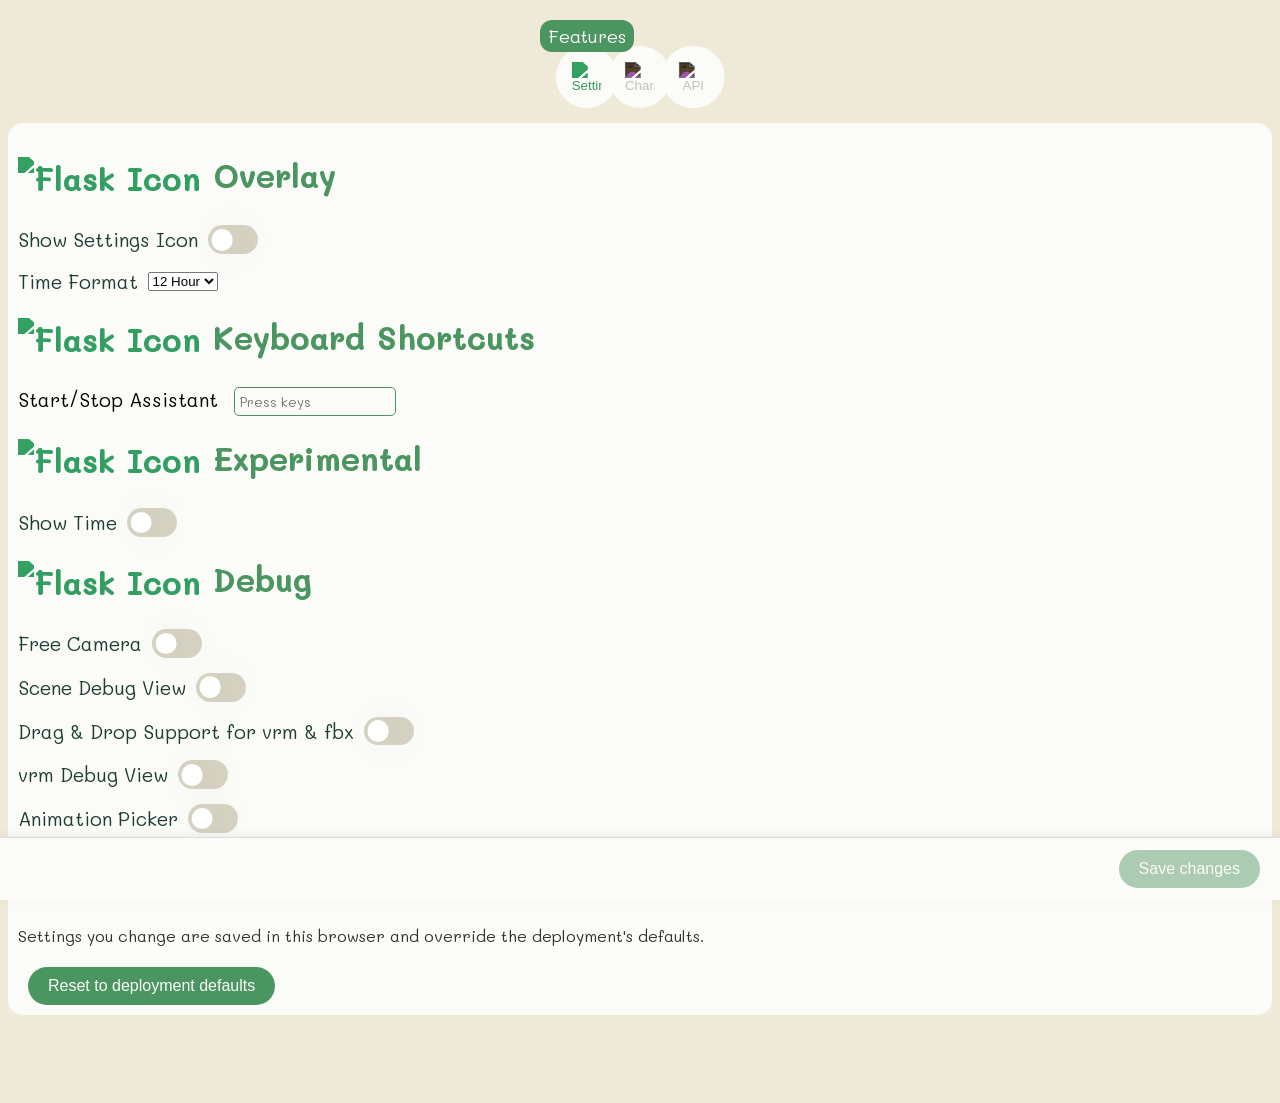
==== commit 4722aa16: "Merge pull request #12 from krazysh01/layered-settings Model and voice suggestions, single-save sett" ====
--- a/settings.html
+++ b/settings.html
@@ -3,405 +3,333 @@
 <head>
     <meta charset="UTF-8">
     <meta name="viewport" content="width=device-width, initial-scale=1.0">
-    <title>Settings · three-assistant-glass</title>
-    <link rel="stylesheet" href="theme.css">
+    <title>Settings</title>
+    <link href="https://fonts.googleapis.com/css2?family=Mali:ital,wght@0,200;0,300;0,400;0,500;0,600;0,700;1,200;1,300;1,400;1,500;1,600;1,700&display=swap" rel="stylesheet">
     <link rel="stylesheet" href="settings.css">
 </head>
 <body>
-<div class="page">
-
-    <header class="page-header">
-        <div class="brand">
-            <span class="brand-mark"><span class="icon" style="--icon: url('icons/sparkles.svg')"></span></span>
-            <div>
-                <h1>Settings</h1>
-                <p>three-assistant-glass · stored in this browser</p>
-            </div>
-        </div>
-    </header>
-
-    <nav class="settings-tab-container" aria-label="Settings sections">
+    <div class="settings-tab-container" style="margin-bottom: 15px;">
         <div class="settings-tab-item active">
-            <button class="settings-tab-button active" data-tab="settings-tab" type="button">
-                <span class="icon" style="--icon: url('icons/settings.svg')"></span>
-                <span class="settings-tab-label">Features</span>
+            <span class="settings-tab-label">Features</span>
+            <button class="settings-tab-button active" data-tab="settings-tab">
+                <img src="icons/settings.svg" alt="Settings" class="settings-tab-icon">
             </button>
         </div>
         <div class="settings-tab-item">
-            <button class="settings-tab-button" data-tab="characters-tab" type="button">
-                <span class="icon" style="--icon: url('icons/user-round-pen.svg')"></span>
-                <span class="settings-tab-label">Characters</span>
+            <span class="settings-tab-label">Characters</span>
+            <button class="settings-tab-button" data-tab="characters-tab">
+                <img src="icons/user-round-pen.svg" alt="Characters" class="settings-tab-icon">
             </button>
         </div>
         <div class="settings-tab-item">
-            <button class="settings-tab-button" data-tab="assistant-tab" type="button">
-                <span class="icon" style="--icon: url('icons/audio-lines.svg')"></span>
-                <span class="settings-tab-label">Assistant</span>
+            <span class="settings-tab-label">API Keys</span>
+            <button class="settings-tab-button" data-tab="api-keys-tab">
+                <img src="icons/key-round.svg" alt="API Keys" class="settings-tab-icon">
             </button>
         </div>
-        <div class="settings-tab-item">
-            <button class="settings-tab-button" data-tab="api-keys-tab" type="button">
-                <span class="icon" style="--icon: url('icons/key-round.svg')"></span>
-                <span class="settings-tab-label">API Keys</span>
-            </button>
-        </div>
-    </nav>
-
-    <!-- ───────────────────────────── Features ───────────────────────────── -->
-    <div id="settings-tab" class="tab-content active">
-
-        <section class="group">
-            <h2 class="group-title"><span class="icon" style="--icon: url('icons/info.svg')"></span>Overlay</h2>
-            <label class="row switch">
-                <span class="row-label">Show settings icon <span class="field-note">Gear button in the top-right corner of the character screen</span></span>
-                <span class="row-control"><input type="checkbox" id="settingsIconToggle"><span class="slider"></span></span>
-            </label>
-            <label class="row switch">
-                <span class="row-label">Show time</span>
-                <span class="row-control"><input type="checkbox" id="showTimeToggle"><span class="slider"></span></span>
-            </label>
-            <div class="row">
-                <label class="row-label" for="timeFormatSelect">Time format</label>
-                <div class="row-control">
-                    <select id="timeFormatSelect">
-                        <option value="12">12 hour</option>
-                        <option value="24">24 hour</option>
+    </div>
+
+    <div id="settings-tab" class="tab-content active" style="background-color: #fbfbf7; padding: 10px; border-radius: 15px;">
+
+        <h1>
+            <img src="icons/info.svg" alt="Flask Icon" style="width: 40px; height: 40px; filter: invert(48%) sepia(79%) saturate(376%) hue-rotate(93deg) brightness(88%) contrast(84%); vertical-align: middle; margin-bottom: 5px;">
+            Overlay
+        </h1>
+        <label class="switch">
+            <span>Show Settings Icon</span>
+            <input type="checkbox" id="settingsIconToggle">
+            <span class="slider"></span>
+        </label>
+        <label class="switch">
+            <span>Time Format</span>
+            <select id="timeFormatSelect">
+                <option value="12">12 Hour</option>
+                <option value="24">24 Hour</option>
+            </select>
+        </label>
+
+        <h1>
+            <img src="icons/keyboard.svg" alt="Flask Icon" style="width: 40px; height: 40px; filter: invert(48%) sepia(79%) saturate(376%) hue-rotate(93deg) brightness(88%) contrast(84%); vertical-align: middle; margin-bottom: 5px;">
+            Keyboard Shortcuts
+        </h1>
+        <span style="font-size: 1.2em;">
+            <span class="model-text">Start/Stop Assistant</span>
+            <input type="text" id="assistantShortcut" placeholder="Press keys" readonly>
+        </span>
+
+        <h1>
+            <img src="icons/flask-round.svg" alt="Flask Icon" style="width: 40px; height: 40px; filter: invert(48%) sepia(79%) saturate(376%) hue-rotate(93deg) brightness(88%) contrast(84%); vertical-align: middle; margin-bottom: 5px;">
+            Experimental
+        </h1>
+        <label class="switch">
+            <span>Show Time</span>
+            <input type="checkbox" id="showTimeToggle">
+            <span class="slider"></span>
+        </label>
+
+        <h1>
+            <img src="icons/bug.svg" alt="Flask Icon" style="width: 40px; height: 40px; filter: invert(48%) sepia(79%) saturate(376%) hue-rotate(93deg) brightness(88%) contrast(84%); vertical-align: middle; margin-bottom: 5px;">
+            Debug
+        </h1>
+        <label class="switch">
+            <span>Free Camera</span>
+            <input type="checkbox" id="freeCameraToggle">
+            <span class="slider"></span>
+        </label>
+        <label class="switch">
+            <span>Scene Debug View</span>
+            <input type="checkbox" id="sceneDebugToggle">
+            <span class="slider"></span>
+        </label>
+        <label class="switch">
+            <span>Drag & Drop Support for vrm & fbx</span>
+            <input type="checkbox" id="dragDropToggle">
+            <span class="slider"></span>
+        </label>
+        <label class="switch">
+            <span>vrm Debug View</span>
+                <input type="checkbox" id="vrmDebugToggle">
+            <span class="slider"></span>
+        </label>
+        <label class="switch">
+            <span>Animation Picker</span>
+            <input type="checkbox" id="animationPickerToggle">
+            <span class="slider"></span>
+        </label>
+
+        <h1>
+            <img src="icons/flask-round.svg" alt="Reset Icon" style="width: 40px; height: 40px; filter: invert(48%) sepia(79%) saturate(376%) hue-rotate(93deg) brightness(88%) contrast(84%); vertical-align: middle; margin-bottom: 5px;">
+            This Browser
+        </h1>
+        <span style="opacity: 0.8;">
+            Settings you change are saved in this browser and override the
+            deployment's defaults. <span id="overrideCount"></span>
+        </span>
+        <br><br>
+        <button id="resetOverrides" class="save-button">Reset to deployment defaults</button>
+
+    </div>
+
+    <div id="characters-tab" class="tab-content" style="background-color: #fbfbf7; padding: 10px; border-radius: 15px;">
+        <div style="display: flex;">
+            <div style="flex: 1; padding: 10px;">
+                <div class="character-grid" id="characterGrid">
+                    <!-- Character cards will be dynamically added here -->
+                </div>
+            </div>
+            <div style="flex: 1; padding: 10px; margin-top: -19px;">
+                <h1 id="characterName">
+                    <img src="icons/user-round.svg" alt="Flask Icon" style="width: 40px; height: 40px; filter: invert(48%) sepia(79%) saturate(376%) hue-rotate(93deg) brightness(88%) contrast(84%); vertical-align: middle; margin-bottom: 5px;">
+                    Loading Character...
+                </h1>
+                <div style="border-bottom: 4px dashed #4B9560; margin-top: -20px; margin-bottom: 20px;"></div>
+                <h1>
+                    <img src="icons/person-standing.svg" alt="Flask Icon" style="width: 40px; height: 40px; filter: invert(48%) sepia(79%) saturate(376%) hue-rotate(93deg) brightness(88%) contrast(84%); vertical-align: middle; margin-bottom: 5px;">
+                    Model
+                </h1>
+                <label class="switch">
+                    <span>Idle Animation</span>
+                    <select id="idleAnimationSelect">
+                        <option value="">Select an animation</option>
                     </select>
+                </label>
+                <h1>
+                    <img src="icons/audio-lines.svg" alt="Flask Icon" style="width: 40px; height: 40px; filter: invert(48%) sepia(79%) saturate(376%) hue-rotate(93deg) brightness(88%) contrast(84%); vertical-align: middle; margin-bottom: 5px;">
+                    Voice Assistant
+                </h1>
+                <label class="switch">
+                    <span>Provider</span>
+                    <select id="assistantProviderSelect">
+                        <option value="vapi">VAPI</option>
+                        <option value="custom">Custom</option>
+                    </select>
+                </label>
+
+                <!-- VAPI section -->
+                <div id="vapiAssistantSection">
+                    <label class="switch">
+                        <span>Assistant</span>
+                        <select id="assistantIDSelect">
+                            <option value="">Loading assistants...</option>
+                        </select>
+                    </label>
+                    <span id="modelName" style="font-size: 1.2em;">
+                        <img src="icons/sparkles.svg" alt="Flask Icon" style="width: 20px; height: 20px; vertical-align: middle; margin-bottom: 5px;">
+                        <span class="model-text">Loading Model...</span>
+                    </span>
+                    <br>
+                    <span id="voiceInfo" style="font-size: 1.2em;">
+                        <img src="icons/audio-lines.svg" alt="Flask Icon" style="width: 20px; height: 20px; vertical-align: middle; margin-bottom: 5px;">
+                        <span class="voice-text">Loading Voice...</span>
+                    </span>
+                    <br>
+                    <span style="font-size: 1.2em;">
+                        <img src="icons/message-circle-code.svg" alt="Flask Icon" style="width: 20px; height: 20px; vertical-align: middle; margin-bottom: 5px;">
+                        System Message:
+                        <br>
+                        <pre id="systemMessage" style="white-space: pre-wrap; word-wrap: break-word;">Loading System Message...</pre>
+                    </span>
+                    <br>
+                    <span style="font-size: 1.2em;">
+                        <img src="icons/message-circle-more.svg" alt="Flask Icon" style="width: 20px; height: 20px; vertical-align: middle; margin-bottom: 5px;">
+                        First Message:
+                        <br>
+                        <span id="firstMessage">Loading First Message...</span>
+                    </span>
                 </div>
-            </div>
-        </section>
-
-        <section class="group">
-            <h2 class="group-title"><span class="icon" style="--icon: url('icons/keyboard.svg')"></span>Keyboard shortcut</h2>
-            <div class="row">
-                <label class="row-label" for="assistantShortcut">Start / stop assistant <span class="field-note">Click the box, then press a key</span></label>
-                <div class="row-control">
-                    <input type="text" id="assistantShortcut" placeholder="Press keys" readonly>
-                </div>
-            </div>
-        </section>
-
-        <section class="group">
-            <h2 class="group-title"><span class="icon" style="--icon: url('icons/bug.svg')"></span>Debug</h2>
-            <label class="row switch">
-                <span class="row-label">Free camera <span class="field-note">Orbit, pan and zoom with the mouse</span></span>
-                <span class="row-control"><input type="checkbox" id="freeCameraToggle"><span class="slider"></span></span>
-            </label>
-            <label class="row switch">
-                <span class="row-label">Scene debug view <span class="field-note">Grid and axis helpers</span></span>
-                <span class="row-control"><input type="checkbox" id="sceneDebugToggle"><span class="slider"></span></span>
-            </label>
-            <label class="row switch">
-                <span class="row-label">Drag &amp; drop <span class="field-note">Drop a .vrm or .fbx file onto the character screen</span></span>
-                <span class="row-control"><input type="checkbox" id="dragDropToggle"><span class="slider"></span></span>
-            </label>
-            <label class="row switch">
-                <span class="row-label">VRM debug view <span class="field-note">Bone and spring helpers</span></span>
-                <span class="row-control"><input type="checkbox" id="vrmDebugToggle"><span class="slider"></span></span>
-            </label>
-            <label class="row switch">
-                <span class="row-label">Animation picker <span class="field-note">Dropdown to preview animations</span></span>
-                <span class="row-control"><input type="checkbox" id="animationPickerToggle"><span class="slider"></span></span>
-            </label>
-        </section>
-
-        <section class="group">
-            <h2 class="group-title"><span class="icon" style="--icon: url('icons/user-round.svg')"></span>This browser</h2>
-            <p class="group-intro">
-                Settings you change are saved in this browser and override the deployment's
-                defaults. <span id="overrideCount"></span>
-            </p>
-            <div class="row stacked">
-                <div class="row-control">
-                    <button id="resetOverrides" class="preset-button" type="button">Reset to deployment defaults</button>
-                </div>
-            </div>
-        </section>
-
-    </div>
-
-    <!-- ───────────────────────────── Characters ─────────────────────────── -->
-    <div id="characters-tab" class="tab-content">
-        <div class="characters-layout">
-            <section class="group">
-                <h2 class="group-title"><span class="icon" style="--icon: url('icons/user-round-pen.svg')"></span>Characters</h2>
-                <p class="group-intro">Click a card to use that character. Add your own .vrm (optionally with a .png card or a .zip).</p>
-                <div class="character-grid" id="characterGrid">
-                    <!-- Character cards are added by settings.js -->
-                </div>
-            </section>
-
-            <section class="group">
-                <h2 class="group-title"><span class="icon" style="--icon: url('icons/user-round.svg')"></span><span id="characterName">Loading character…</span></h2>
-                <p class="group-intro">Currently selected</p>
-                <div class="row stacked">
-                    <label class="row-label" for="idleAnimationSelect">Idle animation</label>
-                    <div class="row-control">
-                        <select id="idleAnimationSelect">
-                            <option value="">Select an animation</option>
-                        </select>
-                    </div>
-                </div>
-            </section>
-        </div>
-    </div>
-
-    <!-- ───────────────────────────── Assistant ──────────────────────────── -->
-    <div id="assistant-tab" class="tab-content">
-
-        <section class="group">
-            <h2 class="group-title"><span class="icon" style="--icon: url('icons/sparkles.svg')"></span>Provider</h2>
-            <div class="row">
-                <label class="row-label" for="assistantProviderSelect">Voice assistant</label>
-                <div class="row-control">
-                    <select id="assistantProviderSelect" class="assistant-select">
-                        <option value="vapi">Vapi (cloud)</option>
-                        <option value="custom">Custom — OpenAI-compatible or local</option>
-                    </select>
-                </div>
-            </div>
-        </section>
-
-        <!-- Vapi -->
-        <div id="vapiAssistantSection" class="section-stack">
-            <section class="group">
-                <h2 class="group-title"><span class="icon" style="--icon: url('icons/audio-lines.svg')"></span>Vapi assistant</h2>
-                <p class="group-intro">Your Vapi keys live in the API Keys tab. Assistants are created on the Vapi dashboard.</p>
-                <div class="row">
-                    <label class="row-label" for="assistantIDSelect">Assistant</label>
-                    <div class="row-control">
-                        <select id="assistantIDSelect">
-                            <option value="">Loading assistants…</option>
-                        </select>
-                    </div>
-                </div>
-                <div class="row stacked">
-                    <dl class="summary">
-                        <dt>Model</dt>
-                        <dd id="modelName"><span class="model-text">Loading model…</span></dd>
-                        <dt>Voice</dt>
-                        <dd id="voiceInfo"><span class="voice-text">Loading voice…</span></dd>
-                        <dt>System message</dt>
-                        <dd><pre id="systemMessage">Loading system message…</pre></dd>
-                        <dt>First message</dt>
-                        <dd id="firstMessage">Loading first message…</dd>
-                    </dl>
-                </div>
-            </section>
-        </div>
-
-        <!-- Custom: OpenAI-compatible or local -->
-        <div id="customAssistantSection" class="section-stack" hidden>
-            <section class="group">
-                <h2 class="group-title"><span class="icon" style="--icon: url('icons/lightbulb.svg')"></span>Quick setup</h2>
-                <p class="group-intro">Fills the fields below with sensible defaults for a provider. You can still edit everything afterwards.</p>
-                <div class="row stacked">
-                    <div class="chips">
-                        <button class="preset-button" type="button" data-preset="openai">OpenAI</button>
-                        <button class="preset-button" type="button" data-preset="ollama">Ollama (local)</button>
-                        <button class="preset-button" type="button" data-preset="lmstudio">LM Studio (local)</button>
-                        <button class="preset-button" type="button" data-preset="speaches">Speaches (local speech)</button>
-                        <button class="preset-button" type="button" data-preset="offline">Fully in-browser speech</button>
-                    </div>
-                </div>
-                <p class="group-intro">
-                    The browser calls these endpoints directly, so each one must allow this
-                    page's origin (CORS). The in-browser options need no endpoint at all.
-                </p>
-            </section>
-
-            <section class="group">
-                <h2 class="group-title"><span class="icon" style="--icon: url('icons/message-circle-code.svg')"></span>Language model</h2>
-                <div class="row">
-                    <label class="row-label" for="customLLMBaseUrl">Base URL <span class="field-note">OpenAI-compatible</span></label>
-                    <div class="row-control">
-                        <input type="text" id="customLLMBaseUrl" placeholder="http://localhost:11434/v1" class="rounded-input">
-                    </div>
-                </div>
-                <div class="row">
-                    <label class="row-label" for="customLLMApiKey">API key <span class="field-note">Optional for local servers</span></label>
-                    <div class="row-control">
+
+                <!-- Custom provider section -->
+                <div id="customAssistantSection" style="display: none;">
+                    <div class="input-container">
+                        <label for="customLLMBaseUrl" style="font-size: 1.2em;">LLM Base URL</label>
                         <div class="input-wrapper">
-                            <input type="password" id="customLLMApiKey" placeholder="sk-…" class="rounded-input">
-                            <button class="toggle-visibility" type="button" data-target="customLLMApiKey" aria-label="Show or hide key">
-                                <img src="icons/eye-off.svg" alt="" class="input-icon">
+                            <input type="text" id="customLLMBaseUrl" placeholder="http://localhost:11434/v1" class="rounded-input">
+                        </div>
+                    </div>
+                    <div class="input-container">
+                        <label for="customLLMApiKey" style="font-size: 1.2em;">LLM API Key <span style="font-weight: normal; font-size: 0.85em;">(optional)</span></label>
+                        <div class="input-wrapper">
+                            <input type="password" id="customLLMApiKey" placeholder="sk-..." class="rounded-input">
+                            <button class="toggle-visibility" data-target="customLLMApiKey">
+                                <img src="icons/eye-off.svg" alt="Toggle Visibility" class="input-icon" style="vertical-align: middle;">
                             </button>
                         </div>
                     </div>
+                    <div class="input-container">
+                        <label for="customLLMModel" style="font-size: 1.2em;">Model</label>
+                        <div class="input-wrapper">
+                            <input type="text" id="customLLMModel" placeholder="llama3" class="rounded-input" list="customLLMModelList">
+                            <datalist id="customLLMModelList"></datalist>
+                        </div>
+                    </div>
+                    <div class="input-container">
+                        <label for="customSystemPrompt" style="font-size: 1.2em;">System Prompt</label>
+                        <textarea id="customSystemPrompt" placeholder="You are a helpful assistant." class="rounded-input" style="width: 100%; min-height: 80px; resize: vertical; font-family: inherit; font-size: 0.95em; padding: 8px; box-sizing: border-box;"></textarea>
+                    </div>
+                    <div class="input-container">
+                        <label for="customFirstMessage" style="font-size: 1.2em;">First Message <span style="font-weight: normal; font-size: 0.85em;">(optional)</span></label>
+                        <div class="input-wrapper">
+                            <input type="text" id="customFirstMessage" placeholder="Hello! How can I help you?" class="rounded-input">
+                        </div>
+                    </div>
                 </div>
-                <div class="row">
-                    <label class="row-label" for="customLLMModel">Model</label>
-                    <div class="row-control">
-                        <input type="text" id="customLLMModel" placeholder="llama3" class="rounded-input" list="customLLMModelList">
-                        <datalist id="customLLMModelList"></datalist>
-                    </div>
-                </div>
-                <div class="row">
-                    <label class="row-label" for="customSystemPrompt">System prompt</label>
-                    <div class="row-control">
-                        <textarea id="customSystemPrompt" class="rounded-input" placeholder="You are a friendly voice assistant. Reply in short, natural spoken sentences without markdown."></textarea>
-                    </div>
-                </div>
-                <div class="row">
-                    <label class="row-label" for="customFirstMessage">First message <span class="field-note">Optional</span></label>
-                    <div class="row-control">
-                        <input type="text" id="customFirstMessage" placeholder="Hey there! How can I help?" class="rounded-input">
-                    </div>
-                </div>
-            </section>
-
-            <section class="group">
-                <h2 class="group-title"><span class="icon" style="--icon: url('icons/audio-lines.svg')"></span>Speech to text</h2>
-                <div class="row">
-                    <label class="row-label" for="sttProvider">Provider</label>
-                    <div class="row-control">
-                        <select id="sttProvider" class="assistant-select">
-                            <option value="openai">OpenAI-compatible (Whisper)</option>
-                            <option value="browser">Browser (Chrome, no key)</option>
-                        </select>
-                        <p class="hint stt-browser-only" hidden>Uses Chrome's built-in recognition, so audio is sent to Google. Zero setup, no key.</p>
-                    </div>
-                </div>
-                <div class="stt-server-only">
-                    <div class="row">
-                        <label class="row-label" for="sttBaseUrl">Base URL</label>
-                        <div class="row-control">
-                            <input type="text" id="sttBaseUrl" placeholder="http://localhost:8000/v1" class="rounded-input">
-                        </div>
-                    </div>
-                    <div class="row">
-                        <label class="row-label" for="sttModel">Model</label>
-                        <div class="row-control">
-                            <input type="text" id="sttModel" placeholder="Systran/faster-whisper-small" class="rounded-input" list="sttModelList">
-                            <datalist id="sttModelList"></datalist>
-                        </div>
-                    </div>
-                    <div class="row">
-                        <label class="row-label" for="sttApiKey">API key <span class="field-note">Optional</span></label>
-                        <div class="row-control">
-                            <div class="input-wrapper">
-                                <input type="password" id="sttApiKey" placeholder="sk-…" class="rounded-input">
-                                <button class="toggle-visibility" type="button" data-target="sttApiKey" aria-label="Show or hide key">
-                                    <img src="icons/eye-off.svg" alt="" class="input-icon">
-                                </button>
-                            </div>
-                        </div>
-                    </div>
-                </div>
-            </section>
-
-            <section class="group">
-                <h2 class="group-title"><span class="icon" style="--icon: url('icons/audio-lines.svg')"></span>Text to speech</h2>
-                <div class="row">
-                    <label class="row-label" for="ttsProvider">Provider</label>
-                    <div class="row-control">
-                        <select id="ttsProvider" class="assistant-select">
-                            <option value="openai">OpenAI-compatible</option>
-                            <option value="kokoro">Kokoro in the browser (free, offline)</option>
-                            <option value="browser">Browser voices (OS)</option>
-                        </select>
-                        <p class="hint tts-kokoro-only" hidden>Runs locally on your GPU or CPU. Downloads a 90 to 330 MB model on first use, then works offline.</p>
-                        <p class="hint tts-browser-only" hidden>Uses the voices installed on this machine. No download, but the mouth animation is approximated.</p>
-                    </div>
-                </div>
-                <div class="tts-server-only">
-                    <div class="row">
-                        <label class="row-label" for="ttsBaseUrl">Base URL</label>
-                        <div class="row-control">
-                            <input type="text" id="ttsBaseUrl" placeholder="http://localhost:8000/v1" class="rounded-input">
-                        </div>
-                    </div>
-                    <div class="row">
-                        <label class="row-label" for="ttsModel">Model</label>
-                        <div class="row-control">
-                            <input type="text" id="ttsModel" placeholder="speaches-ai/Kokoro-82M-v1.0-ONNX" class="rounded-input" list="ttsModelList">
-                            <datalist id="ttsModelList"></datalist>
-                        </div>
-                    </div>
-                    <div class="row">
-                        <label class="row-label" for="ttsApiKey">API key <span class="field-note">Optional</span></label>
-                        <div class="row-control">
-                            <div class="input-wrapper">
-                                <input type="password" id="ttsApiKey" placeholder="sk-…" class="rounded-input">
-                                <button class="toggle-visibility" type="button" data-target="ttsApiKey" aria-label="Show or hide key">
-                                    <img src="icons/eye-off.svg" alt="" class="input-icon">
-                                </button>
-                            </div>
-                        </div>
-                    </div>
-                </div>
-                <div class="row">
-                    <label class="row-label" for="ttsVoice">Voice</label>
-                    <div class="row-control">
-                        <input type="text" id="ttsVoice" placeholder="af_heart" class="rounded-input" list="ttsVoiceList" autocomplete="off">
-                        <datalist id="ttsVoiceList"></datalist>
-                    </div>
-                </div>
-                <div class="row">
-                    <label class="row-label" for="ttsSpeed">Speed <span class="field-note">0.5 to 2.0</span></label>
-                    <div class="row-control">
-                        <input type="text" id="ttsSpeed" inputmode="decimal" placeholder="1.0" class="rounded-input">
-                    </div>
-                </div>
-            </section>
-
-            <section class="group">
-                <h2 class="group-title"><span class="icon" style="--icon: url('icons/message-circle-more.svg')"></span>Conversation</h2>
-                <div class="row">
-                    <label class="row-label" for="assistantLanguage">Language <span class="field-note">e.g. en, fr, de</span></label>
-                    <div class="row-control">
-                        <input type="text" id="assistantLanguage" placeholder="auto" class="rounded-input">
-                    </div>
-                </div>
-                <label class="row switch">
-                    <span class="row-label">Allow interrupting <span class="field-note">Barge-in: the character stops talking when you speak</span></span>
-                    <span class="row-control"><input type="checkbox" id="bargeIn"><span class="slider"></span></span>
-                </label>
-            </section>
-
-        </div>
-
-    </div>
-
-    <!-- ───────────────────────────── API keys ───────────────────────────── -->
-    <div id="api-keys-tab" class="tab-content">
-        <section class="group">
-            <h2 class="group-title"><span class="icon" style="--icon: url('icons/key-round.svg')"></span>Vapi</h2>
-            <p class="group-intro">Keys are stored in this browser. Reload this page after changing the private key so the assistant list refreshes.</p>
-            <div class="row">
-                <label class="row-label" for="publicKey">Public key</label>
-                <div class="row-control">
-                    <div class="input-wrapper">
-                        <input type="password" id="publicKey" placeholder="0000XXXX-XXXX-XXXX-XXXX-XXXXXXXX0000" class="rounded-input">
-                        <button class="toggle-visibility" type="button" data-target="publicKey" aria-label="Show or hide key">
-                            <img src="icons/eye-off.svg" alt="" class="input-icon">
-                        </button>
-                    </div>
-                </div>
-            </div>
-            <div class="row">
-                <label class="row-label" for="privateKey">Private key</label>
-                <div class="row-control">
-                    <div class="input-wrapper">
-                        <input type="password" id="privateKey" placeholder="0000XXXX-XXXX-XXXX-XXXX-XXXXXXXX0000" class="rounded-input">
-                        <button class="toggle-visibility" type="button" data-target="privateKey" aria-label="Show or hide key">
-                            <img src="icons/eye-off.svg" alt="" class="input-icon">
-                        </button>
-                    </div>
-                </div>
-            </div>
-        </section>
-    </div>
-
-</div>
-
-<input type="file" id="characterUpload" style="display: none;" multiple accept=".png,.vrm,.zip">
-
-<div id="saveBar" class="settings-save-bar">
-    <span id="saveStatus" class="save-status"></span>
-    <button id="saveAll" class="save-button" type="button" disabled>Save changes</button>
-</div>
-
-<script src="settings.js" type="module"></script>
+            </div>
+        </div>
+    </div>
+
+    <div id="api-keys-tab" class="tab-content" style="background-color: #fbfbf7; padding: 10px; border-radius: 15px;">
+        <h1>
+            <img src="icons/audio-lines.svg" alt="Flask Icon" style="width: 40px; height: 40px; filter: invert(48%) sepia(79%) saturate(376%) hue-rotate(93deg) brightness(88%) contrast(84%); vertical-align: middle; margin-bottom: 5px;">
+            Vapi
+        </h1>
+        
+        <span style="font-size: 1.2em;">
+            <img src="icons/lightbulb.svg" alt="Flask Icon" style="width: 20px; height: 20px; vertical-align: middle; margin-bottom: 5px;">
+            Refresh after changing your private key
+        </span>
+        <br>
+        <br>
+
+        <div class="input-container">
+            <label for="publicKey" style="font-size: 1.2em;">Public Key</label>
+            <div class="input-wrapper">
+                <input type="password" id="publicKey" placeholder="0000XXXX-XXXX-XXXX-XXXX-XXXXXXXX0000" class="rounded-input">
+                <button class="toggle-visibility" data-target="publicKey">
+                    <img src="icons/eye-off.svg" alt="Toggle Visibility" class="input-icon" style="vertical-align: middle;">
+                </button>
+            </div>
+        </div>
+        
+        <div class="input-container">
+            <label for="privateKey" style="font-size: 1.2em;">Private Key</label>
+            <div class="input-wrapper">
+                <input type="password" id="privateKey" placeholder="0000XXXX-XXXX-XXXX-XXXX-XXXXXXXX0000" class="rounded-input">
+                <button class="toggle-visibility" data-target="privateKey">
+                    <img src="icons/eye-off.svg" alt="Toggle Visibility" class="input-icon">
+                </button>
+            </div>
+        </div>
+
+        <h1>
+            <img src="icons/audio-lines.svg" alt="Custom Endpoints" style="width: 40px; height: 40px; filter: invert(48%) sepia(79%) saturate(376%) hue-rotate(93deg) brightness(88%) contrast(84%); vertical-align: middle; margin-bottom: 5px;">
+            Custom Endpoints
+        </h1>
+
+        <span style="font-size: 1.2em;">
+            <img src="icons/lightbulb.svg" alt="Tip" style="width: 20px; height: 20px; vertical-align: middle; margin-bottom: 5px;">
+            Used when provider is set to Custom in the Characters tab
+        </span>
+        <br><br>
+
+        <p style="font-size: 1.1em; margin-bottom: 0.5em; opacity: 0.8;">Speech to Text (OpenAI-compatible, e.g. Speaches)</p>
+        <div class="input-container">
+            <label for="sttBaseUrl" style="font-size: 1.2em;">STT Base URL</label>
+            <div class="input-wrapper">
+                <input type="text" id="sttBaseUrl" placeholder="http://localhost:8000/v1" class="rounded-input">
+            </div>
+        </div>
+
+        <div class="input-container">
+            <label for="sttModel" style="font-size: 1.2em;">STT Model</label>
+            <div class="input-wrapper">
+                <input type="text" id="sttModel" placeholder="Systran/faster-whisper-small" class="rounded-input" list="sttModelList">
+                <datalist id="sttModelList"></datalist>
+            </div>
+        </div>
+
+        <div class="input-container">
+            <label for="sttApiKey" style="font-size: 1.2em;">STT API Key <span style="font-weight: normal; font-size: 0.85em;">(optional)</span></label>
+            <div class="input-wrapper">
+                <input type="password" id="sttApiKey" placeholder="sk-..." class="rounded-input">
+                <button class="toggle-visibility" data-target="sttApiKey">
+                    <img src="icons/eye-off.svg" alt="Toggle Visibility" class="input-icon">
+                </button>
+            </div>
+        </div>
+
+        <p style="font-size: 1.1em; margin-bottom: 0.5em; opacity: 0.8; margin-top: 1em;">Text to Speech (OpenAI-compatible, e.g. Speaches / Kokoro)</p>
+        <div class="input-container">
+            <label for="ttsBaseUrl" style="font-size: 1.2em;">TTS Base URL</label>
+            <div class="input-wrapper">
+                <input type="text" id="ttsBaseUrl" placeholder="http://localhost:8000/v1" class="rounded-input">
+            </div>
+        </div>
+
+        <div class="input-container">
+            <label for="ttsModel" style="font-size: 1.2em;">TTS Model</label>
+            <div class="input-wrapper">
+                <input type="text" id="ttsModel" placeholder="speaches-ai/Kokoro-82M-v1.0-ONNX" class="rounded-input" list="ttsModelList">
+                <datalist id="ttsModelList"></datalist>
+            </div>
+        </div>
+
+        <div class="input-container">
+            <label for="ttsVoice" style="font-size: 1.2em;">TTS Voice</label>
+            <div class="input-wrapper">
+                <input type="text" id="ttsVoice" placeholder="af_heart" class="rounded-input" list="ttsVoiceList">
+                <datalist id="ttsVoiceList"></datalist>
+            </div>
+        </div>
+
+        <div class="input-container">
+            <label for="ttsApiKey" style="font-size: 1.2em;">TTS API Key <span style="font-weight: normal; font-size: 0.85em;">(optional)</span></label>
+            <div class="input-wrapper">
+                <input type="password" id="ttsApiKey" placeholder="sk-..." class="rounded-input">
+                <button class="toggle-visibility" data-target="ttsApiKey">
+                    <img src="icons/eye-off.svg" alt="Toggle Visibility" class="input-icon">
+                </button>
+            </div>
+        </div>
+    </div>
+    
+    <!-- Add this hidden file input element just before the closing </body> tag -->
+    <input type="file" id="characterUpload" style="display: none;" multiple accept=".png,.vrm,.zip">
+
+    <div id="saveBar" class="settings-save-bar">
+        <span id="saveStatus" class="save-status"></span>
+        <button id="saveAll" class="save-button" disabled>Save changes</button>
+    </div>
+
+    <script src="settings.js" type="module"></script>
 </body>
 </html>
--- a/settings.css
+++ b/settings.css
@@ -1,488 +1,341 @@
-/* Settings page */
-
 body {
-  min-height: 100vh;
-  padding: 0 0 56px;
-  background-color: var(--cream);
-  background-image: url('icons/settings-background.svg');
-  background-repeat: repeat;
-  background-size: 140px 140px;
-  font-size: 15px;
-  line-height: 1.45;
-}
-
-.page {
-  width: min(1040px, 100%);
-  margin: 0 auto;
-  /* bottom room so the fixed save bar never covers the last control */
-  padding: 0 24px 88px;
-}
-
-/* ---- Header --------------------------------------------------------------- */
-
-.page-header {
-  display: flex;
-  align-items: center;
-  justify-content: space-between;
-  gap: 16px;
-  padding: 28px 0 12px;
-}
-
-.brand {
-  display: flex;
-  align-items: center;
-  gap: 14px;
-}
-.brand-mark {
-  display: grid;
-  place-items: center;
-  width: 46px;
-  height: 46px;
-  border-radius: 14px;
-  background: var(--leaf);
-  color: var(--paper);
-  box-shadow: var(--shadow-s);
-}
-.brand-mark .icon { width: 24px; height: 24px; }
-.brand h1 {
-  margin: 0;
-  font-size: 26px;
-  font-weight: 700;
-  line-height: 1.1;
-}
-.brand p {
-  margin: 2px 0 0;
-  color: var(--muted);
-  font-size: 14px;
-}
+    font-family: 'Mali', cursive;
+    background-color: #efead7;
+    background-image: url('icons/settings-background.svg');
+    background-repeat: repeat;
+    background-size: 140px 140px;
+    background-position: 0 0;
+    animation: moveBackground 10s linear infinite;
+    transform-origin: top left;
+}
+
+@keyframes moveBackground {
+    0% { background-position: 0 0; }
+    100% { background-position: 200px 200px; }
+}
+
+h1 {
+    color: #4b9560;
+}
+
+/* Settings Tab */
+
+.settings-tab-container {
+    display: flex;
+    justify-content: space-between;
+    width: 100%;
+    max-width: 160px;
+    margin-left: auto;
+    margin-right: auto;
+}
+
+.settings-tab-item {
+    display: flex;
+    flex-direction: column;
+    align-items: center;
+    flex: 1;
+    text-align: center;
+    height: 100px;
+    position: relative;
+}
+
+.settings-tab-label {
+    display: none;
+    background-color: #4b9560;
+    color: #fbfbf7;
+    padding: 4px 8px;
+    border-radius: 12px;
+    font-size: 18px;
+    position: absolute;
+    top: 12px;
+    left: 50%;
+    transform: translateX(-50%);
+    z-index: 1;
+    white-space: nowrap;
+    max-width: none;
+}
+
+.settings-tab-item.active .settings-tab-label {
+    display: inline-block;
+}
+
+.settings-tab-button {
+    width: 62.5px;
+    height: 62.5px;
+    border-radius: 50%;
+    background-color: #fbfbf7;
+    border: none;
+    cursor: pointer;
+    display: flex;
+    justify-content: center;
+    align-items: center;
+    position: absolute;
+    bottom: 0;
+    left: 50%;
+    transform: translateX(-50%);
+}
+
+.settings-tab-icon {
+    width: 30px;
+    height: 30px;
+    transition: filter 0.3s ease;
+    filter: invert(86%) sepia(8%) saturate(176%) hue-rotate(358deg) brightness(90%) contrast(90%);
+}
+
+.settings-tab-button:hover .settings-tab-icon {
+    filter: invert(62%) sepia(12%) saturate(114%) hue-rotate(357deg) brightness(92%) contrast(87%);
+    transform: scale(1.05); /* Scale up on hover */
+}
+
+.settings-tab-button.active .settings-tab-icon {
+    filter: invert(48%) sepia(79%) saturate(376%) hue-rotate(93deg) brightness(88%) contrast(84%);
+    animation: spin 0.5s forwards;
+}
+
+@keyframes spin {
+    0% { transform: rotate(0deg); }
+    100% { transform: rotate(360deg); }
+}
+
+.tab-content {
+    display: none;
+}
+
+.tab-content.active {
+    display: block;
+}
+
+/* Switch from Uiverse.io by namecho https://uiverse.io/namecho/quiet-panther-93*/
+
+.switch {
+    --button-width: 2.625em;
+    --button-height: 1.5em;
+    --toggle-diameter: 1.125em;
+    --button-toggle-offset: calc((var(--button-height) - var(--toggle-diameter)) / 2);
+    --toggle-shadow-offset: 10px;
+    --toggle-wider: 2.25em;
+    --color-grey: #d7d3c2;
+    --color-green: #4b9560;
+    display: flex;
+    align-items: center;
+    margin-bottom: 15px;
+}
+
+.switch span {
+    color: #1d3c34;
+    font-size: 1.2em;
+    margin-right: 0.5em;
+}
+
+.slider {
+    display: inline-block;
+    width: var(--button-width);
+    height: var(--button-height);
+    background-color: var(--color-grey);
+    border-radius: calc(var(--button-height) / 2);
+    position: relative;
+    transition: 0.3s all ease-in-out;
+}
+
+.slider::after {
+    content: "";
+    display: inline-block;
+    width: var(--toggle-diameter);
+    height: var(--toggle-diameter);
+    background-color: #fff;
+    border-radius: calc(var(--toggle-diameter) / 2);
+    position: absolute;
+    top: var(--button-toggle-offset);
+    transform: translateX(var(--button-toggle-offset));
+    box-shadow: var(--toggle-shadow-offset) 0 calc(var(--toggle-shadow-offset) * 4) rgba(0, 0, 0, 0.1);
+    transition: 0.3s all ease-in-out;
+}
+
+.switch input[type="checkbox"]:checked + .slider {
+    background-color: var(--color-green);
+}
+
+.switch input[type="checkbox"]:checked + .slider::after {
+    transform: translateX(calc(var(--button-width) - var(--toggle-diameter) - var(--button-toggle-offset)));
+    box-shadow: calc(var(--toggle-shadow-offset) * -1) 0 calc(var(--toggle-shadow-offset) * 4) rgba(0, 0, 0, 0.1);
+}
+
+.switch input[type="checkbox"] {
+    display: none;
+}
+
+.switch input[type="checkbox"]:active + .slider::after {
+    width: var(--toggle-wider);
+}
+
+.switch input[type="checkbox"]:checked:active + .slider::after {
+    transform: translateX(calc(var(--button-width) - var(--toggle-wider) - var(--button-toggle-offset)));
+}
+
+/* Character Card */
+
+.character-card:hover {
+    transform: scale(1.05);
+}
+
+/* Character Grid */
+.character-grid {
+    display: grid;
+    grid-template-columns: repeat(auto-fill, minmax(12rem, 1fr));
+    gap: 12px;
+    max-width: 100%;
+    overflow-x: auto;
+    padding: 10px;
+}
+
+.character-card {
+    position: relative;
+    width: 12rem;
+    transition: transform 0.3s;
+    z-index: 1;
+}
+
+.character-card img {
+    width: 100%;
+    height: auto;
+    border-radius: 10px;
+}
+
+.character-name {
+    position: absolute;
+    bottom: 15px;
+    left: 13px;
+    color: #fbfbf7;
+}
+
+.add-character {
+    cursor: pointer;
+}
+
+.character-card:hover {
+    transform: scale(1.05);
+    z-index: 2;
+}
+
+#characters-tab > div {
+    overflow-x: auto;
+}
+
+/* Key Input */
+
+.input-container {
+    margin-bottom: 20px;
+}
+
+.input-wrapper {
+    position: relative;
+    display: inline-flex;
+    align-items: center;
+}
+
+.rounded-input {
+    padding: 10px 40px 10px 15px;
+    border-radius: 20px;
+    border: 1px solid #4B9560;
+    font-size: 1em;
+    width: 350px;
+}
+
+.input-icon {
+    position: absolute;
+    right: 15px;
+    cursor: pointer;
+    width: 20px;
+    height: 20px;
+    filter: invert(48%) sepia(79%) saturate(376%) hue-rotate(93deg) brightness(88%) contrast(84%);
+    top: 50%;
+    transform: translateY(-50%);
+}
+
+.toggle-visibility {
+    background: none;
+    border: none;
+    padding: 0;
+    margin: 0;
+    cursor: pointer;
+}
+
+.save-button {
+    padding: 10px 20px;
+    border-radius: 20px;
+    border: none;
+    background-color: #4B9560;
+    color: #fbfbf7;
+    font-size: 1em;
+    margin-left: 10px;
+    cursor: pointer;
+    transition: background-color 0.3s ease;
+}
+
+.save-button:hover {
+    background-color: #1D3C34;
+    transition: filter 0.3s ease;
+}
+
+#assistantShortcut {
+    margin-left: 10px;
+    padding: 5px;
+    width: 150px;
+    font-family: 'Mali', cursive;
+    border: 1px solid #4B9560;
+    border-radius: 5px;
+    background-color: #fbfbf7;
+    color: #1d3c34;
+}
+/* ─── Single save bar ─────────────────────────────────────────────────────── */
 
 .settings-save-bar {
-  position: fixed;
-  bottom: 0;
-  left: 0;
-  right: 0;
-  z-index: 50;
-  display: flex;
-  align-items: center;
-  justify-content: flex-end;
-  gap: 14px;
-  padding: 12px 24px;
-  background: rgba(251, 251, 247, 0.94);
-  border-top: 1px solid rgba(29, 60, 52, 0.12);
-  box-shadow: 0 -2px 14px rgba(29, 60, 52, 0.08);
-  backdrop-filter: blur(8px);
-  -webkit-backdrop-filter: blur(8px);
-}
+    position: fixed;
+    bottom: 0;
+    left: 0;
+    right: 0;
+    display: flex;
+    align-items: center;
+    justify-content: flex-end;
+    gap: 15px;
+    padding: 12px 20px;
+    background-color: #fbfbf7;
+    border-top: 1px solid rgba(0, 0, 0, 0.12);
+    box-shadow: 0 -2px 10px rgba(0, 0, 0, 0.06);
+    z-index: 100;
+}
+
+/* Keep the last settings row clear of the fixed bar */
+body {
+    padding-bottom: 80px;
+}
+
 .settings-save-bar .save-button:disabled {
-  opacity: 0.45;
-  cursor: not-allowed;
-}
+    opacity: 0.45;
+    cursor: not-allowed;
+}
+
 .save-status {
-  color: var(--muted);
-  font-size: 14px;
-  font-weight: 500;
-}
-.save-status.error { color: var(--rose); }
-
-/* Field-level validation, shown next to the offending control. */
+    font-size: 0.95em;
+    opacity: 0.75;
+}
+
+.save-status.error {
+    color: #b00020;
+    opacity: 1;
+}
+
+/* ─── Invalid fields ──────────────────────────────────────────────────────── */
+
 .rounded-input.invalid,
-input.invalid,
-select.invalid,
-textarea.invalid {
-  border-color: var(--rose);
-  background: var(--rose-soft);
-}
+input.invalid {
+    border: 2px solid #b00020;
+    background-color: rgba(176, 0, 32, 0.04);
+}
+
 .field-error {
-  display: block;
-  margin-top: 4px;
-  color: var(--rose);
-  font-size: 13px;
-}
-
-/* ---- Tabs ----------------------------------------------------------------- */
-
-.settings-tab-container {
-  display: flex;
-  gap: 4px;
-  width: fit-content;
-  max-width: 100%;
-  margin: 8px auto 20px;
-  padding: 5px;
-  border-radius: var(--radius-pill);
-  background: rgba(251, 251, 247, 0.85);
-  box-shadow: var(--shadow-s);
-  overflow-x: auto;
-}
-
-.settings-tab-button {
-  display: inline-flex;
-  align-items: center;
-  gap: 8px;
-  height: 40px;
-  padding: 0 16px;
-  border: none;
-  border-radius: var(--radius-pill);
-  background: transparent;
-  color: var(--muted);
-  font-size: 15px;
-  font-weight: 600;
-  white-space: nowrap;
-  transition: background-color 0.15s ease, color 0.15s ease;
-}
-.settings-tab-button .icon { width: 20px; height: 20px; }
-.settings-tab-button:hover {
-  background: var(--sand-2);
-  color: var(--ink);
-}
-.settings-tab-button.active {
-  background: var(--leaf);
-  color: var(--paper);
-}
-.settings-tab-button.active .icon { animation: spin 0.5s ease forwards; }
-
-@keyframes spin {
-  from { transform: rotate(0deg); }
-  to { transform: rotate(360deg); }
-}
-
-.tab-content { display: none; }
-.tab-content.active,
-.section-stack {
-  display: flex;
-  flex-direction: column;
-  gap: 16px;
-}
-
-/* ---- Cards and rows ------------------------------------------------------- */
-
-.group {
-  padding: 18px 24px 8px;
-  border-radius: 18px;
-  background: var(--paper);
-  box-shadow: var(--shadow-s);
-}
-.group-title {
-  display: flex;
-  align-items: center;
-  gap: 10px;
-  margin: 0 0 4px;
-  font-size: 19px;
-  font-weight: 600;
-  color: var(--leaf-strong);
-}
-.group-title .icon { width: 22px; height: 22px; }
-.group-intro {
-  margin: 0 0 8px;
-  color: var(--muted);
-  font-size: 14px;
-}
-.group-intro + .row { border-top: none; }
-
-.row {
-  display: grid;
-  grid-template-columns: 230px minmax(0, 1fr);
-  gap: 4px 24px;
-  align-items: center;
-  padding: 12px 0;
-  border-top: 1px solid var(--sand-2);
-}
-.group-title + .row { border-top: none; }
-.row-label {
-  font-size: 15.5px;
-  font-weight: 500;
-  color: var(--ink);
-}
-.row-label .field-note,
-.field-note {
-  display: block;
-  font-size: 13px;
-  font-weight: 400;
-  color: var(--muted);
-}
-.row-control {
-  display: flex;
-  flex-wrap: wrap;
-  align-items: center;
-  gap: 8px 10px;
-  min-width: 0;
-}
-.row-control > .hint { flex-basis: 100%; }
-.hint {
-  margin: 0;
-  font-size: 13.5px;
-  line-height: 1.45;
-  color: var(--muted);
-}
-.row.stacked { grid-template-columns: minmax(0, 1fr); }
-.row.stacked .row-label { margin-bottom: 2px; }
-
-/* ---- Inputs --------------------------------------------------------------- */
-
-input[type="text"],
-input[type="password"],
-input:not([type]),
-select,
-textarea {
-  width: 100%;
-  max-width: 480px;
-  height: 40px;
-  padding: 0 14px;
-  border: 1px solid var(--sand);
-  border-radius: 12px;
-  background: var(--paper);
-  color: var(--ink);
-  font-size: 15px;
-  transition: border-color 0.15s ease, box-shadow 0.15s ease;
-}
-input:focus-visible, select:focus-visible, textarea:focus-visible {
-  border-color: var(--leaf);
-  box-shadow: var(--focus);
-}
-input::placeholder, textarea::placeholder { color: #9aa59f; }
-input[readonly] { background: var(--paper-2); cursor: default; }
-
-select {
-  max-width: 380px;
-  padding-right: 38px;
-  appearance: none;
-  -webkit-appearance: none;
-  background-image: url("data:image/svg+xml,%3Csvg xmlns='http://www.w3.org/2000/svg' viewBox='0 0 24 24' fill='none' stroke='%234b9560' stroke-width='2.2' stroke-linecap='round' stroke-linejoin='round'%3E%3Cpath d='m6 9 6 6 6-6'/%3E%3C/svg%3E");
-  background-repeat: no-repeat;
-  background-position: right 12px center;
-  background-size: 18px;
-  cursor: pointer;
-}
-
-textarea {
-  height: auto;
-  min-height: 110px;
-  padding: 10px 14px;
-  line-height: 1.45;
-  resize: vertical;
-}
-
-.input-wrapper {
-  position: relative;
-  flex: 1 1 260px;
-  max-width: 480px;
-  min-width: 0;
-}
-.input-wrapper input { padding-right: 44px; max-width: none; }
-.toggle-visibility {
-  position: absolute;
-  top: 50%;
-  right: 6px;
-  display: grid;
-  place-items: center;
-  width: 30px;
-  height: 30px;
-  padding: 0;
-  border: none;
-  border-radius: 8px;
-  background: transparent;
-  transform: translateY(-50%);
-}
-.toggle-visibility:hover { background: var(--sand-2); }
-.input-icon {
-  width: 18px;
-  height: 18px;
-  filter: invert(48%) sepia(79%) saturate(376%) hue-rotate(93deg) brightness(88%) contrast(84%);
-}
-
-#assistantShortcut { max-width: 220px; text-align: center; }
-#ttsSpeed, #assistantLanguage { max-width: 160px; }
-
-/* ---- Toggle switch -------------------------------------------------------- */
-
-.switch {
-  --track-w: 46px;
-  --track-h: 26px;
-  --knob: 20px;
-  --pad: calc((var(--track-h) - var(--knob)) / 2);
-  position: relative;
-  cursor: pointer;
-}
-.switch input[type="checkbox"] {
-  position: absolute;
-  width: 1px;
-  height: 1px;
-  opacity: 0;
-  pointer-events: none;
-}
-.slider {
-  display: inline-block;
-  width: var(--track-w);
-  height: var(--track-h);
-  border-radius: var(--radius-pill);
-  background: var(--sand);
-  position: relative;
-  flex: none;
-  transition: background-color 0.25s ease;
-}
-.slider::after {
-  content: "";
-  position: absolute;
-  top: var(--pad);
-  left: var(--pad);
-  width: var(--knob);
-  height: var(--knob);
-  border-radius: 50%;
-  background: #fff;
-  box-shadow: 0 1px 3px rgba(0, 0, 0, 0.25);
-  transition: transform 0.25s ease, width 0.15s ease;
-}
-.switch input:checked + .slider { background: var(--leaf); }
-.switch input:checked + .slider::after {
-  transform: translateX(calc(var(--track-w) - var(--knob) - var(--pad) * 2));
-}
-.switch input:focus-visible + .slider { box-shadow: var(--focus); }
-.switch input:active + .slider::after { width: calc(var(--knob) + 6px); }
-.switch input:checked:active + .slider::after {
-  transform: translateX(calc(var(--track-w) - var(--knob) - 6px - var(--pad) * 2));
-}
-
-/* ---- Buttons -------------------------------------------------------------- */
-
-.save-button,
-.preset-button {
-  display: inline-flex;
-  align-items: center;
-  height: 36px;
-  padding: 0 16px;
-  border: 1px solid var(--leaf);
-  border-radius: var(--radius-pill);
-  background: var(--paper);
-  color: var(--leaf-strong);
-  font-size: 14px;
-  font-weight: 600;
-  text-decoration: none;
-  transition: background-color 0.15s ease, color 0.15s ease;
-}
-.save-button:hover, .preset-button:hover {
-  background: var(--leaf);
-  color: var(--paper);
-}
-.save-button {
-  height: 40px;
-  border-color: transparent;
-  background: var(--leaf);
-  color: var(--paper);
-}
-.save-button:hover { background: var(--leaf-strong); }
-
-.chips {
-  display: flex;
-  flex-wrap: wrap;
-  gap: 8px;
-}
-
-/* ---- Vapi summary ---------------------------------------------------------- */
-
-.summary {
-  display: grid;
-  grid-template-columns: 140px minmax(0, 1fr);
-  gap: 10px 16px;
-  margin: 8px 0 12px;
-}
-.summary dt {
-  color: var(--muted);
-  font-size: 14px;
-  padding-top: 2px;
-}
-.summary dd { margin: 0; min-width: 0; }
-.summary pre {
-  margin: 0;
-  max-height: 240px;
-  overflow: auto;
-  padding: 10px 12px;
-  border-radius: 10px;
-  background: var(--paper-2);
-  font: inherit;
-  white-space: pre-wrap;
-  overflow-wrap: anywhere;
-}
-
-/* ---- Characters ------------------------------------------------------------- */
-
-.characters-layout {
-  display: grid;
-  grid-template-columns: minmax(0, 1fr) 320px;
-  gap: 16px;
-  align-items: start;
-}
-
-.character-grid {
-  display: grid;
-  grid-template-columns: repeat(auto-fill, minmax(140px, 1fr));
-  gap: 14px;
-  padding: 4px 0 12px;
-}
-
-.character-card {
-  position: relative;
-  aspect-ratio: 270 / 480;
-  border-radius: 14px;
-  overflow: hidden;
-  cursor: pointer;
-  box-shadow: var(--shadow-s);
-  outline: 3px solid transparent;
-  outline-offset: 2px;
-  transition: transform 0.2s ease, box-shadow 0.2s ease, outline-color 0.2s ease;
-}
-.character-card img {
-  display: block;
-  width: 100%;
-  height: 100%;
-  object-fit: cover;
-}
-.character-card:hover {
-  transform: translateY(-3px);
-  box-shadow: var(--shadow-m);
-}
-.character-card.selected { outline-color: var(--leaf); }
-.character-card.selected::after {
-  content: "✓";
-  position: absolute;
-  top: 8px;
-  right: 8px;
-  display: grid;
-  place-items: center;
-  width: 26px;
-  height: 26px;
-  border-radius: 50%;
-  background: var(--leaf);
-  color: var(--paper);
-  font-size: 15px;
-  font-weight: 700;
-  box-shadow: var(--shadow-s);
-}
-.character-name {
-  position: absolute;
-  left: 10px;
-  right: 10px;
-  bottom: 10px;
-  color: var(--paper);
-  font-size: 14px;
-  font-weight: 600;
-  text-shadow: 0 1px 2px rgba(0, 0, 0, 0.55);
-  white-space: nowrap;
-  overflow: hidden;
-  text-overflow: ellipsis;
-}
-.add-character { box-shadow: none; }
-
-/* ---- Responsive ------------------------------------------------------------- */
-
-@media (max-width: 800px) {
-  .characters-layout { grid-template-columns: minmax(0, 1fr); }
-}
-
-@media (max-width: 640px) {
-  .page { padding: 0 14px; }
-  .group { padding: 16px 16px 6px; }
-  .row { grid-template-columns: minmax(0, 1fr); gap: 6px; }
-  .summary { grid-template-columns: minmax(0, 1fr); gap: 2px 0; }
-  .settings-tab-button { padding: 0 12px; }
-  .settings-tab-label { display: none; }
-  .settings-save-bar { padding: 10px 14px; }
-}
+    display: block;
+    color: #b00020;
+    font-size: 0.85em;
+    margin-top: 4px;
+}
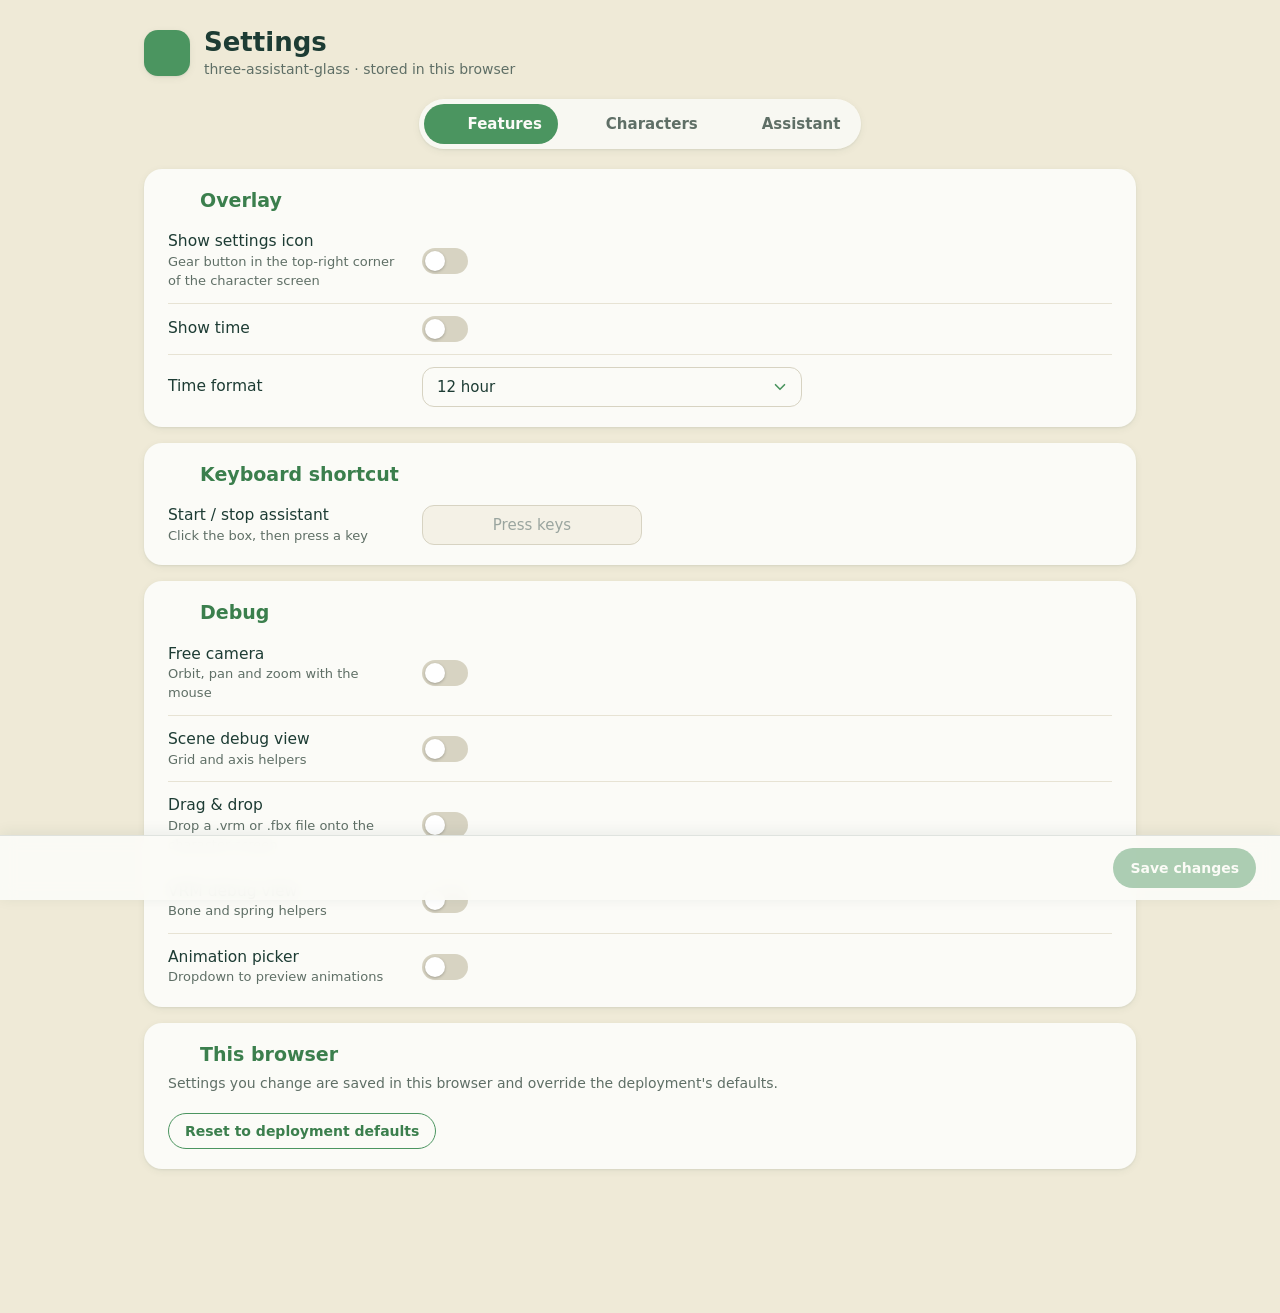
==== commit b0b6dd27: "Keep the Vapi keys with the provider, and stop losing the saved assistant Two problems found while t" ====
--- a/settings.html
+++ b/settings.html
@@ -3,333 +3,413 @@
 <head>
     <meta charset="UTF-8">
     <meta name="viewport" content="width=device-width, initial-scale=1.0">
-    <title>Settings</title>
-    <link href="https://fonts.googleapis.com/css2?family=Mali:ital,wght@0,200;0,300;0,400;0,500;0,600;0,700;1,200;1,300;1,400;1,500;1,600;1,700&display=swap" rel="stylesheet">
+    <title>Settings · three-assistant-glass</title>
+    <link rel="stylesheet" href="theme.css">
     <link rel="stylesheet" href="settings.css">
 </head>
 <body>
-    <div class="settings-tab-container" style="margin-bottom: 15px;">
+<div class="page">
+
+    <header class="page-header">
+        <div class="brand">
+            <span class="brand-mark"><span class="icon" style="--icon: url('icons/sparkles.svg')"></span></span>
+            <div>
+                <h1>Settings</h1>
+                <p>three-assistant-glass · stored in this browser</p>
+            </div>
+        </div>
+    </header>
+
+    <nav class="settings-tab-container" aria-label="Settings sections">
         <div class="settings-tab-item active">
-            <span class="settings-tab-label">Features</span>
-            <button class="settings-tab-button active" data-tab="settings-tab">
-                <img src="icons/settings.svg" alt="Settings" class="settings-tab-icon">
+            <button class="settings-tab-button active" data-tab="settings-tab" type="button">
+                <span class="icon" style="--icon: url('icons/settings.svg')"></span>
+                <span class="settings-tab-label">Features</span>
             </button>
         </div>
         <div class="settings-tab-item">
-            <span class="settings-tab-label">Characters</span>
-            <button class="settings-tab-button" data-tab="characters-tab">
-                <img src="icons/user-round-pen.svg" alt="Characters" class="settings-tab-icon">
+            <button class="settings-tab-button" data-tab="characters-tab" type="button">
+                <span class="icon" style="--icon: url('icons/user-round-pen.svg')"></span>
+                <span class="settings-tab-label">Characters</span>
             </button>
         </div>
         <div class="settings-tab-item">
-            <span class="settings-tab-label">API Keys</span>
-            <button class="settings-tab-button" data-tab="api-keys-tab">
-                <img src="icons/key-round.svg" alt="API Keys" class="settings-tab-icon">
+            <button class="settings-tab-button" data-tab="assistant-tab" type="button">
+                <span class="icon" style="--icon: url('icons/audio-lines.svg')"></span>
+                <span class="settings-tab-label">Assistant</span>
             </button>
         </div>
+    </nav>
+
+    <!-- ───────────────────────────── Features ───────────────────────────── -->
+    <div id="settings-tab" class="tab-content active">
+
+        <section class="group">
+            <h2 class="group-title"><span class="icon" style="--icon: url('icons/info.svg')"></span>Overlay</h2>
+            <label class="row switch">
+                <span class="row-label">Show settings icon <span class="field-note">Gear button in the top-right corner of the character screen</span></span>
+                <span class="row-control"><input type="checkbox" id="settingsIconToggle"><span class="slider"></span></span>
+            </label>
+            <label class="row switch">
+                <span class="row-label">Show time</span>
+                <span class="row-control"><input type="checkbox" id="showTimeToggle"><span class="slider"></span></span>
+            </label>
+            <div class="row">
+                <label class="row-label" for="timeFormatSelect">Time format</label>
+                <div class="row-control">
+                    <select id="timeFormatSelect">
+                        <option value="12">12 hour</option>
+                        <option value="24">24 hour</option>
+                    </select>
+                </div>
+            </div>
+        </section>
+
+        <section class="group">
+            <h2 class="group-title"><span class="icon" style="--icon: url('icons/keyboard.svg')"></span>Keyboard shortcut</h2>
+            <div class="row">
+                <label class="row-label" for="assistantShortcut">Start / stop assistant <span class="field-note">Click the box, then press a key</span></label>
+                <div class="row-control">
+                    <input type="text" id="assistantShortcut" placeholder="Press keys" readonly>
+                </div>
+            </div>
+        </section>
+
+        <section class="group">
+            <h2 class="group-title"><span class="icon" style="--icon: url('icons/bug.svg')"></span>Debug</h2>
+            <label class="row switch">
+                <span class="row-label">Free camera <span class="field-note">Orbit, pan and zoom with the mouse</span></span>
+                <span class="row-control"><input type="checkbox" id="freeCameraToggle"><span class="slider"></span></span>
+            </label>
+            <label class="row switch">
+                <span class="row-label">Scene debug view <span class="field-note">Grid and axis helpers</span></span>
+                <span class="row-control"><input type="checkbox" id="sceneDebugToggle"><span class="slider"></span></span>
+            </label>
+            <label class="row switch">
+                <span class="row-label">Drag &amp; drop <span class="field-note">Drop a .vrm or .fbx file onto the character screen</span></span>
+                <span class="row-control"><input type="checkbox" id="dragDropToggle"><span class="slider"></span></span>
+            </label>
+            <label class="row switch">
+                <span class="row-label">VRM debug view <span class="field-note">Bone and spring helpers</span></span>
+                <span class="row-control"><input type="checkbox" id="vrmDebugToggle"><span class="slider"></span></span>
+            </label>
+            <label class="row switch">
+                <span class="row-label">Animation picker <span class="field-note">Dropdown to preview animations</span></span>
+                <span class="row-control"><input type="checkbox" id="animationPickerToggle"><span class="slider"></span></span>
+            </label>
+        </section>
+
+        <section class="group">
+            <h2 class="group-title"><span class="icon" style="--icon: url('icons/user-round.svg')"></span>This browser</h2>
+            <p class="group-intro">
+                Settings you change are saved in this browser and override the deployment's
+                defaults. <span id="overrideCount"></span>
+            </p>
+            <div class="row stacked">
+                <div class="row-control">
+                    <button id="resetOverrides" class="preset-button" type="button">Reset to deployment defaults</button>
+                </div>
+            </div>
+        </section>
+
     </div>
 
-    <div id="settings-tab" class="tab-content active" style="background-color: #fbfbf7; padding: 10px; border-radius: 15px;">
-
-        <h1>
-            <img src="icons/info.svg" alt="Flask Icon" style="width: 40px; height: 40px; filter: invert(48%) sepia(79%) saturate(376%) hue-rotate(93deg) brightness(88%) contrast(84%); vertical-align: middle; margin-bottom: 5px;">
-            Overlay
-        </h1>
-        <label class="switch">
-            <span>Show Settings Icon</span>
-            <input type="checkbox" id="settingsIconToggle">
-            <span class="slider"></span>
-        </label>
-        <label class="switch">
-            <span>Time Format</span>
-            <select id="timeFormatSelect">
-                <option value="12">12 Hour</option>
-                <option value="24">24 Hour</option>
-            </select>
-        </label>
-
-        <h1>
-            <img src="icons/keyboard.svg" alt="Flask Icon" style="width: 40px; height: 40px; filter: invert(48%) sepia(79%) saturate(376%) hue-rotate(93deg) brightness(88%) contrast(84%); vertical-align: middle; margin-bottom: 5px;">
-            Keyboard Shortcuts
-        </h1>
-        <span style="font-size: 1.2em;">
-            <span class="model-text">Start/Stop Assistant</span>
-            <input type="text" id="assistantShortcut" placeholder="Press keys" readonly>
-        </span>
-
-        <h1>
-            <img src="icons/flask-round.svg" alt="Flask Icon" style="width: 40px; height: 40px; filter: invert(48%) sepia(79%) saturate(376%) hue-rotate(93deg) brightness(88%) contrast(84%); vertical-align: middle; margin-bottom: 5px;">
-            Experimental
-        </h1>
-        <label class="switch">
-            <span>Show Time</span>
-            <input type="checkbox" id="showTimeToggle">
-            <span class="slider"></span>
-        </label>
-
-        <h1>
-            <img src="icons/bug.svg" alt="Flask Icon" style="width: 40px; height: 40px; filter: invert(48%) sepia(79%) saturate(376%) hue-rotate(93deg) brightness(88%) contrast(84%); vertical-align: middle; margin-bottom: 5px;">
-            Debug
-        </h1>
-        <label class="switch">
-            <span>Free Camera</span>
-            <input type="checkbox" id="freeCameraToggle">
-            <span class="slider"></span>
-        </label>
-        <label class="switch">
-            <span>Scene Debug View</span>
-            <input type="checkbox" id="sceneDebugToggle">
-            <span class="slider"></span>
-        </label>
-        <label class="switch">
-            <span>Drag & Drop Support for vrm & fbx</span>
-            <input type="checkbox" id="dragDropToggle">
-            <span class="slider"></span>
-        </label>
-        <label class="switch">
-            <span>vrm Debug View</span>
-                <input type="checkbox" id="vrmDebugToggle">
-            <span class="slider"></span>
-        </label>
-        <label class="switch">
-            <span>Animation Picker</span>
-            <input type="checkbox" id="animationPickerToggle">
-            <span class="slider"></span>
-        </label>
-
-        <h1>
-            <img src="icons/flask-round.svg" alt="Reset Icon" style="width: 40px; height: 40px; filter: invert(48%) sepia(79%) saturate(376%) hue-rotate(93deg) brightness(88%) contrast(84%); vertical-align: middle; margin-bottom: 5px;">
-            This Browser
-        </h1>
-        <span style="opacity: 0.8;">
-            Settings you change are saved in this browser and override the
-            deployment's defaults. <span id="overrideCount"></span>
-        </span>
-        <br><br>
-        <button id="resetOverrides" class="save-button">Reset to deployment defaults</button>
-
+    <!-- ───────────────────────────── Characters ─────────────────────────── -->
+    <div id="characters-tab" class="tab-content">
+        <div class="characters-layout">
+            <section class="group">
+                <h2 class="group-title"><span class="icon" style="--icon: url('icons/user-round-pen.svg')"></span>Characters</h2>
+                <p class="group-intro">Click a card to use that character. Add your own .vrm (optionally with a .png card or a .zip).</p>
+                <div class="character-grid" id="characterGrid">
+                    <!-- Character cards are added by settings.js -->
+                </div>
+            </section>
+
+            <section class="group">
+                <h2 class="group-title"><span class="icon" style="--icon: url('icons/user-round.svg')"></span><span id="characterName">Loading character…</span></h2>
+                <p class="group-intro">Currently selected</p>
+                <div class="row stacked">
+                    <label class="row-label" for="idleAnimationSelect">Idle animation</label>
+                    <div class="row-control">
+                        <select id="idleAnimationSelect">
+                            <option value="">Select an animation</option>
+                        </select>
+                    </div>
+                </div>
+            </section>
+        </div>
     </div>
 
-    <div id="characters-tab" class="tab-content" style="background-color: #fbfbf7; padding: 10px; border-radius: 15px;">
-        <div style="display: flex;">
-            <div style="flex: 1; padding: 10px;">
-                <div class="character-grid" id="characterGrid">
-                    <!-- Character cards will be dynamically added here -->
+    <!-- ───────────────────────────── Assistant ──────────────────────────── -->
+    <div id="assistant-tab" class="tab-content">
+
+        <section class="group">
+            <h2 class="group-title"><span class="icon" style="--icon: url('icons/sparkles.svg')"></span>Provider</h2>
+            <div class="row">
+                <label class="row-label" for="assistantProviderSelect">Voice assistant</label>
+                <div class="row-control">
+                    <select id="assistantProviderSelect" class="assistant-select">
+                        <option value="vapi">Vapi (cloud)</option>
+                        <option value="custom">Custom — OpenAI-compatible or local</option>
+                    </select>
                 </div>
             </div>
-            <div style="flex: 1; padding: 10px; margin-top: -19px;">
-                <h1 id="characterName">
-                    <img src="icons/user-round.svg" alt="Flask Icon" style="width: 40px; height: 40px; filter: invert(48%) sepia(79%) saturate(376%) hue-rotate(93deg) brightness(88%) contrast(84%); vertical-align: middle; margin-bottom: 5px;">
-                    Loading Character...
-                </h1>
-                <div style="border-bottom: 4px dashed #4B9560; margin-top: -20px; margin-bottom: 20px;"></div>
-                <h1>
-                    <img src="icons/person-standing.svg" alt="Flask Icon" style="width: 40px; height: 40px; filter: invert(48%) sepia(79%) saturate(376%) hue-rotate(93deg) brightness(88%) contrast(84%); vertical-align: middle; margin-bottom: 5px;">
-                    Model
-                </h1>
-                <label class="switch">
-                    <span>Idle Animation</span>
-                    <select id="idleAnimationSelect">
-                        <option value="">Select an animation</option>
-                    </select>
+        </section>
+
+        <!-- Vapi -->
+        <div id="vapiAssistantSection" class="section-stack">
+            <section class="group">
+                <h2 class="group-title"><span class="icon" style="--icon: url('icons/key-round.svg')"></span>Vapi keys</h2>
+                <p class="group-intro">
+                    From your <a href="https://dashboard.vapi.ai/org/api-keys" target="_blank" rel="noopener noreferrer">Vapi dashboard</a>.
+                    Stored in this browser. The private key is only used here, to list your assistants.
+                </p>
+                <div class="row">
+                    <label class="row-label" for="publicKey">Public key</label>
+                    <div class="row-control">
+                        <div class="input-wrapper">
+                            <input type="password" id="publicKey" placeholder="0000XXXX-XXXX-XXXX-XXXX-XXXXXXXX0000" class="rounded-input">
+                            <button class="toggle-visibility" type="button" data-target="publicKey" aria-label="Show or hide key">
+                                <img src="icons/eye-off.svg" alt="" class="input-icon">
+                            </button>
+                        </div>
+                    </div>
+                </div>
+                <div class="row">
+                    <label class="row-label" for="privateKey">Private key</label>
+                    <div class="row-control">
+                        <div class="input-wrapper">
+                            <input type="password" id="privateKey" placeholder="0000XXXX-XXXX-XXXX-XXXX-XXXXXXXX0000" class="rounded-input">
+                            <button class="toggle-visibility" type="button" data-target="privateKey" aria-label="Show or hide key">
+                                <img src="icons/eye-off.svg" alt="" class="input-icon">
+                            </button>
+                        </div>
+                    </div>
+                </div>
+            </section>
+
+            <section class="group">
+                <h2 class="group-title"><span class="icon" style="--icon: url('icons/audio-lines.svg')"></span>Vapi assistant</h2>
+                <p class="group-intro">Assistants are created on the Vapi dashboard.</p>
+                <div class="row">
+                    <label class="row-label" for="assistantIDSelect">Assistant</label>
+                    <div class="row-control">
+                        <select id="assistantIDSelect">
+                            <option value="">Loading assistants…</option>
+                        </select>
+                        <button class="preset-button" type="button" id="reloadAssistants">Reload</button>
+                        <p class="hint" id="assistantListStatus"></p>
+                    </div>
+                </div>
+                <div class="row stacked">
+                    <dl class="summary">
+                        <dt>Model</dt>
+                        <dd id="modelName"><span class="model-text">Loading model…</span></dd>
+                        <dt>Voice</dt>
+                        <dd id="voiceInfo"><span class="voice-text">Loading voice…</span></dd>
+                        <dt>System message</dt>
+                        <dd><pre id="systemMessage">Loading system message…</pre></dd>
+                        <dt>First message</dt>
+                        <dd id="firstMessage">Loading first message…</dd>
+                    </dl>
+                </div>
+            </section>
+        </div>
+
+        <!-- Custom: OpenAI-compatible or local -->
+        <div id="customAssistantSection" class="section-stack" hidden>
+            <section class="group">
+                <h2 class="group-title"><span class="icon" style="--icon: url('icons/lightbulb.svg')"></span>Quick setup</h2>
+                <p class="group-intro">Fills the fields below with sensible defaults for a provider. You can still edit everything afterwards.</p>
+                <div class="row stacked">
+                    <div class="chips">
+                        <button class="preset-button" type="button" data-preset="openai">OpenAI</button>
+                        <button class="preset-button" type="button" data-preset="ollama">Ollama (local)</button>
+                        <button class="preset-button" type="button" data-preset="lmstudio">LM Studio (local)</button>
+                        <button class="preset-button" type="button" data-preset="speaches">Speaches (local speech)</button>
+                        <button class="preset-button" type="button" data-preset="offline">Fully in-browser speech</button>
+                    </div>
+                </div>
+                <p class="group-intro">
+                    The browser calls these endpoints directly, so each one must allow this
+                    page's origin (CORS). The in-browser options need no endpoint at all.
+                </p>
+            </section>
+
+            <section class="group">
+                <h2 class="group-title"><span class="icon" style="--icon: url('icons/message-circle-code.svg')"></span>Language model</h2>
+                <div class="row">
+                    <label class="row-label" for="customLLMBaseUrl">Base URL <span class="field-note">OpenAI-compatible</span></label>
+                    <div class="row-control">
+                        <input type="text" id="customLLMBaseUrl" placeholder="http://localhost:11434/v1" class="rounded-input">
+                    </div>
+                </div>
+                <div class="row">
+                    <label class="row-label" for="customLLMApiKey">API key <span class="field-note">Optional for local servers</span></label>
+                    <div class="row-control">
+                        <div class="input-wrapper">
+                            <input type="password" id="customLLMApiKey" placeholder="sk-…" class="rounded-input">
+                            <button class="toggle-visibility" type="button" data-target="customLLMApiKey" aria-label="Show or hide key">
+                                <img src="icons/eye-off.svg" alt="" class="input-icon">
+                            </button>
+                        </div>
+                    </div>
+                </div>
+                <div class="row">
+                    <label class="row-label" for="customLLMModel">Model</label>
+                    <div class="row-control">
+                        <input type="text" id="customLLMModel" placeholder="llama3" class="rounded-input" list="customLLMModelList">
+                        <datalist id="customLLMModelList"></datalist>
+                    </div>
+                </div>
+                <div class="row">
+                    <label class="row-label" for="customSystemPrompt">System prompt</label>
+                    <div class="row-control">
+                        <textarea id="customSystemPrompt" class="rounded-input" placeholder="You are a friendly voice assistant. Reply in short, natural spoken sentences without markdown."></textarea>
+                    </div>
+                </div>
+                <div class="row">
+                    <label class="row-label" for="customFirstMessage">First message <span class="field-note">Optional</span></label>
+                    <div class="row-control">
+                        <input type="text" id="customFirstMessage" placeholder="Hey there! How can I help?" class="rounded-input">
+                    </div>
+                </div>
+            </section>
+
+            <section class="group">
+                <h2 class="group-title"><span class="icon" style="--icon: url('icons/audio-lines.svg')"></span>Speech to text</h2>
+                <div class="row">
+                    <label class="row-label" for="sttProvider">Provider</label>
+                    <div class="row-control">
+                        <select id="sttProvider" class="assistant-select">
+                            <option value="openai">OpenAI-compatible (Whisper)</option>
+                            <option value="browser">Browser (Chrome, no key)</option>
+                        </select>
+                        <p class="hint stt-browser-only" hidden>Uses Chrome's built-in recognition, so audio is sent to Google. Zero setup, no key.</p>
+                    </div>
+                </div>
+                <div class="stt-server-only">
+                    <div class="row">
+                        <label class="row-label" for="sttBaseUrl">Base URL</label>
+                        <div class="row-control">
+                            <input type="text" id="sttBaseUrl" placeholder="http://localhost:8000/v1" class="rounded-input">
+                        </div>
+                    </div>
+                    <div class="row">
+                        <label class="row-label" for="sttModel">Model</label>
+                        <div class="row-control">
+                            <input type="text" id="sttModel" placeholder="Systran/faster-whisper-small" class="rounded-input" list="sttModelList">
+                            <datalist id="sttModelList"></datalist>
+                        </div>
+                    </div>
+                    <div class="row">
+                        <label class="row-label" for="sttApiKey">API key <span class="field-note">Optional</span></label>
+                        <div class="row-control">
+                            <div class="input-wrapper">
+                                <input type="password" id="sttApiKey" placeholder="sk-…" class="rounded-input">
+                                <button class="toggle-visibility" type="button" data-target="sttApiKey" aria-label="Show or hide key">
+                                    <img src="icons/eye-off.svg" alt="" class="input-icon">
+                                </button>
+                            </div>
+                        </div>
+                    </div>
+                </div>
+            </section>
+
+            <section class="group">
+                <h2 class="group-title"><span class="icon" style="--icon: url('icons/audio-lines.svg')"></span>Text to speech</h2>
+                <div class="row">
+                    <label class="row-label" for="ttsProvider">Provider</label>
+                    <div class="row-control">
+                        <select id="ttsProvider" class="assistant-select">
+                            <option value="openai">OpenAI-compatible</option>
+                            <option value="kokoro">Kokoro in the browser (free, offline)</option>
+                            <option value="browser">Browser voices (OS)</option>
+                        </select>
+                        <p class="hint tts-kokoro-only" hidden>Runs locally on your GPU or CPU. Downloads a 90 to 330 MB model on first use, then works offline.</p>
+                        <p class="hint tts-browser-only" hidden>Uses the voices installed on this machine. No download, but the mouth animation is approximated.</p>
+                    </div>
+                </div>
+                <div class="tts-server-only">
+                    <div class="row">
+                        <label class="row-label" for="ttsBaseUrl">Base URL</label>
+                        <div class="row-control">
+                            <input type="text" id="ttsBaseUrl" placeholder="http://localhost:8000/v1" class="rounded-input">
+                        </div>
+                    </div>
+                    <div class="row">
+                        <label class="row-label" for="ttsModel">Model</label>
+                        <div class="row-control">
+                            <input type="text" id="ttsModel" placeholder="speaches-ai/Kokoro-82M-v1.0-ONNX" class="rounded-input" list="ttsModelList">
+                            <datalist id="ttsModelList"></datalist>
+                        </div>
+                    </div>
+                    <div class="row">
+                        <label class="row-label" for="ttsApiKey">API key <span class="field-note">Optional</span></label>
+                        <div class="row-control">
+                            <div class="input-wrapper">
+                                <input type="password" id="ttsApiKey" placeholder="sk-…" class="rounded-input">
+                                <button class="toggle-visibility" type="button" data-target="ttsApiKey" aria-label="Show or hide key">
+                                    <img src="icons/eye-off.svg" alt="" class="input-icon">
+                                </button>
+                            </div>
+                        </div>
+                    </div>
+                </div>
+                <div class="row">
+                    <label class="row-label" for="ttsVoice">Voice</label>
+                    <div class="row-control">
+                        <input type="text" id="ttsVoice" placeholder="af_heart" class="rounded-input" list="ttsVoiceList" autocomplete="off">
+                        <datalist id="ttsVoiceList"></datalist>
+                    </div>
+                </div>
+                <div class="row">
+                    <label class="row-label" for="ttsSpeed">Speed <span class="field-note">0.5 to 2.0</span></label>
+                    <div class="row-control">
+                        <input type="text" id="ttsSpeed" inputmode="decimal" placeholder="1.0" class="rounded-input">
+                    </div>
+                </div>
+            </section>
+
+            <section class="group">
+                <h2 class="group-title"><span class="icon" style="--icon: url('icons/message-circle-more.svg')"></span>Conversation</h2>
+                <div class="row">
+                    <label class="row-label" for="assistantLanguage">Language <span class="field-note">e.g. en, fr, de</span></label>
+                    <div class="row-control">
+                        <input type="text" id="assistantLanguage" placeholder="auto" class="rounded-input">
+                    </div>
+                </div>
+                <label class="row switch">
+                    <span class="row-label">Allow interrupting <span class="field-note">Barge-in: the character stops talking when you speak</span></span>
+                    <span class="row-control"><input type="checkbox" id="bargeIn"><span class="slider"></span></span>
                 </label>
-                <h1>
-                    <img src="icons/audio-lines.svg" alt="Flask Icon" style="width: 40px; height: 40px; filter: invert(48%) sepia(79%) saturate(376%) hue-rotate(93deg) brightness(88%) contrast(84%); vertical-align: middle; margin-bottom: 5px;">
-                    Voice Assistant
-                </h1>
-                <label class="switch">
-                    <span>Provider</span>
-                    <select id="assistantProviderSelect">
-                        <option value="vapi">VAPI</option>
-                        <option value="custom">Custom</option>
-                    </select>
+            </section>
+
+            <section class="group">
+                <h2 class="group-title"><span class="icon" style="--icon: url('icons/flask-round.svg')"></span>Expressions</h2>
+                <label class="row switch">
+                    <span class="row-label">Automatic expressions <span class="field-note">Experimental</span></span>
+                    <span class="row-control"><input type="checkbox" id="autoExpressions"><span class="slider"></span></span>
                 </label>
-
-                <!-- VAPI section -->
-                <div id="vapiAssistantSection">
-                    <label class="switch">
-                        <span>Assistant</span>
-                        <select id="assistantIDSelect">
-                            <option value="">Loading assistants...</option>
-                        </select>
-                    </label>
-                    <span id="modelName" style="font-size: 1.2em;">
-                        <img src="icons/sparkles.svg" alt="Flask Icon" style="width: 20px; height: 20px; vertical-align: middle; margin-bottom: 5px;">
-                        <span class="model-text">Loading Model...</span>
-                    </span>
-                    <br>
-                    <span id="voiceInfo" style="font-size: 1.2em;">
-                        <img src="icons/audio-lines.svg" alt="Flask Icon" style="width: 20px; height: 20px; vertical-align: middle; margin-bottom: 5px;">
-                        <span class="voice-text">Loading Voice...</span>
-                    </span>
-                    <br>
-                    <span style="font-size: 1.2em;">
-                        <img src="icons/message-circle-code.svg" alt="Flask Icon" style="width: 20px; height: 20px; vertical-align: middle; margin-bottom: 5px;">
-                        System Message:
-                        <br>
-                        <pre id="systemMessage" style="white-space: pre-wrap; word-wrap: break-word;">Loading System Message...</pre>
-                    </span>
-                    <br>
-                    <span style="font-size: 1.2em;">
-                        <img src="icons/message-circle-more.svg" alt="Flask Icon" style="width: 20px; height: 20px; vertical-align: middle; margin-bottom: 5px;">
-                        First Message:
-                        <br>
-                        <span id="firstMessage">Loading First Message...</span>
-                    </span>
-                </div>
-
-                <!-- Custom provider section -->
-                <div id="customAssistantSection" style="display: none;">
-                    <div class="input-container">
-                        <label for="customLLMBaseUrl" style="font-size: 1.2em;">LLM Base URL</label>
-                        <div class="input-wrapper">
-                            <input type="text" id="customLLMBaseUrl" placeholder="http://localhost:11434/v1" class="rounded-input">
-                        </div>
-                    </div>
-                    <div class="input-container">
-                        <label for="customLLMApiKey" style="font-size: 1.2em;">LLM API Key <span style="font-weight: normal; font-size: 0.85em;">(optional)</span></label>
-                        <div class="input-wrapper">
-                            <input type="password" id="customLLMApiKey" placeholder="sk-..." class="rounded-input">
-                            <button class="toggle-visibility" data-target="customLLMApiKey">
-                                <img src="icons/eye-off.svg" alt="Toggle Visibility" class="input-icon" style="vertical-align: middle;">
-                            </button>
-                        </div>
-                    </div>
-                    <div class="input-container">
-                        <label for="customLLMModel" style="font-size: 1.2em;">Model</label>
-                        <div class="input-wrapper">
-                            <input type="text" id="customLLMModel" placeholder="llama3" class="rounded-input" list="customLLMModelList">
-                            <datalist id="customLLMModelList"></datalist>
-                        </div>
-                    </div>
-                    <div class="input-container">
-                        <label for="customSystemPrompt" style="font-size: 1.2em;">System Prompt</label>
-                        <textarea id="customSystemPrompt" placeholder="You are a helpful assistant." class="rounded-input" style="width: 100%; min-height: 80px; resize: vertical; font-family: inherit; font-size: 0.95em; padding: 8px; box-sizing: border-box;"></textarea>
-                    </div>
-                    <div class="input-container">
-                        <label for="customFirstMessage" style="font-size: 1.2em;">First Message <span style="font-weight: normal; font-size: 0.85em;">(optional)</span></label>
-                        <div class="input-wrapper">
-                            <input type="text" id="customFirstMessage" placeholder="Hello! How can I help you?" class="rounded-input">
-                        </div>
-                    </div>
-                </div>
-            </div>
-        </div>
+                <p class="group-intro">
+                    Estimates a facial expression from the character's English replies and blends
+                    it into the VRM. Runs entirely in this browser; the first use downloads a
+                    roughly 125 MB model, and the voice keeps working while it loads.
+                </p>
+            </section>
+        </div>
+
     </div>
 
-    <div id="api-keys-tab" class="tab-content" style="background-color: #fbfbf7; padding: 10px; border-radius: 15px;">
-        <h1>
-            <img src="icons/audio-lines.svg" alt="Flask Icon" style="width: 40px; height: 40px; filter: invert(48%) sepia(79%) saturate(376%) hue-rotate(93deg) brightness(88%) contrast(84%); vertical-align: middle; margin-bottom: 5px;">
-            Vapi
-        </h1>
-        
-        <span style="font-size: 1.2em;">
-            <img src="icons/lightbulb.svg" alt="Flask Icon" style="width: 20px; height: 20px; vertical-align: middle; margin-bottom: 5px;">
-            Refresh after changing your private key
-        </span>
-        <br>
-        <br>
-
-        <div class="input-container">
-            <label for="publicKey" style="font-size: 1.2em;">Public Key</label>
-            <div class="input-wrapper">
-                <input type="password" id="publicKey" placeholder="0000XXXX-XXXX-XXXX-XXXX-XXXXXXXX0000" class="rounded-input">
-                <button class="toggle-visibility" data-target="publicKey">
-                    <img src="icons/eye-off.svg" alt="Toggle Visibility" class="input-icon" style="vertical-align: middle;">
-                </button>
-            </div>
-        </div>
-        
-        <div class="input-container">
-            <label for="privateKey" style="font-size: 1.2em;">Private Key</label>
-            <div class="input-wrapper">
-                <input type="password" id="privateKey" placeholder="0000XXXX-XXXX-XXXX-XXXX-XXXXXXXX0000" class="rounded-input">
-                <button class="toggle-visibility" data-target="privateKey">
-                    <img src="icons/eye-off.svg" alt="Toggle Visibility" class="input-icon">
-                </button>
-            </div>
-        </div>
-
-        <h1>
-            <img src="icons/audio-lines.svg" alt="Custom Endpoints" style="width: 40px; height: 40px; filter: invert(48%) sepia(79%) saturate(376%) hue-rotate(93deg) brightness(88%) contrast(84%); vertical-align: middle; margin-bottom: 5px;">
-            Custom Endpoints
-        </h1>
-
-        <span style="font-size: 1.2em;">
-            <img src="icons/lightbulb.svg" alt="Tip" style="width: 20px; height: 20px; vertical-align: middle; margin-bottom: 5px;">
-            Used when provider is set to Custom in the Characters tab
-        </span>
-        <br><br>
-
-        <p style="font-size: 1.1em; margin-bottom: 0.5em; opacity: 0.8;">Speech to Text (OpenAI-compatible, e.g. Speaches)</p>
-        <div class="input-container">
-            <label for="sttBaseUrl" style="font-size: 1.2em;">STT Base URL</label>
-            <div class="input-wrapper">
-                <input type="text" id="sttBaseUrl" placeholder="http://localhost:8000/v1" class="rounded-input">
-            </div>
-        </div>
-
-        <div class="input-container">
-            <label for="sttModel" style="font-size: 1.2em;">STT Model</label>
-            <div class="input-wrapper">
-                <input type="text" id="sttModel" placeholder="Systran/faster-whisper-small" class="rounded-input" list="sttModelList">
-                <datalist id="sttModelList"></datalist>
-            </div>
-        </div>
-
-        <div class="input-container">
-            <label for="sttApiKey" style="font-size: 1.2em;">STT API Key <span style="font-weight: normal; font-size: 0.85em;">(optional)</span></label>
-            <div class="input-wrapper">
-                <input type="password" id="sttApiKey" placeholder="sk-..." class="rounded-input">
-                <button class="toggle-visibility" data-target="sttApiKey">
-                    <img src="icons/eye-off.svg" alt="Toggle Visibility" class="input-icon">
-                </button>
-            </div>
-        </div>
-
-        <p style="font-size: 1.1em; margin-bottom: 0.5em; opacity: 0.8; margin-top: 1em;">Text to Speech (OpenAI-compatible, e.g. Speaches / Kokoro)</p>
-        <div class="input-container">
-            <label for="ttsBaseUrl" style="font-size: 1.2em;">TTS Base URL</label>
-            <div class="input-wrapper">
-                <input type="text" id="ttsBaseUrl" placeholder="http://localhost:8000/v1" class="rounded-input">
-            </div>
-        </div>
-
-        <div class="input-container">
-            <label for="ttsModel" style="font-size: 1.2em;">TTS Model</label>
-            <div class="input-wrapper">
-                <input type="text" id="ttsModel" placeholder="speaches-ai/Kokoro-82M-v1.0-ONNX" class="rounded-input" list="ttsModelList">
-                <datalist id="ttsModelList"></datalist>
-            </div>
-        </div>
-
-        <div class="input-container">
-            <label for="ttsVoice" style="font-size: 1.2em;">TTS Voice</label>
-            <div class="input-wrapper">
-                <input type="text" id="ttsVoice" placeholder="af_heart" class="rounded-input" list="ttsVoiceList">
-                <datalist id="ttsVoiceList"></datalist>
-            </div>
-        </div>
-
-        <div class="input-container">
-            <label for="ttsApiKey" style="font-size: 1.2em;">TTS API Key <span style="font-weight: normal; font-size: 0.85em;">(optional)</span></label>
-            <div class="input-wrapper">
-                <input type="password" id="ttsApiKey" placeholder="sk-..." class="rounded-input">
-                <button class="toggle-visibility" data-target="ttsApiKey">
-                    <img src="icons/eye-off.svg" alt="Toggle Visibility" class="input-icon">
-                </button>
-            </div>
-        </div>
-    </div>
-    
-    <!-- Add this hidden file input element just before the closing </body> tag -->
-    <input type="file" id="characterUpload" style="display: none;" multiple accept=".png,.vrm,.zip">
-
-    <div id="saveBar" class="settings-save-bar">
-        <span id="saveStatus" class="save-status"></span>
-        <button id="saveAll" class="save-button" disabled>Save changes</button>
-    </div>
-
-    <script src="settings.js" type="module"></script>
+</div>
+
+<input type="file" id="characterUpload" style="display: none;" multiple accept=".png,.vrm,.zip">
+
+<div id="saveBar" class="settings-save-bar">
+    <span id="saveStatus" class="save-status"></span>
+    <button id="saveAll" class="save-button" type="button" disabled>Save changes</button>
+</div>
+
+<script src="settings.js" type="module"></script>
 </body>
 </html>
--- a/theme.css
+++ b/theme.css
@@ -0,0 +1,107 @@
+/* Shared design tokens, font faces and base controls for every page. */
+
+@font-face {
+  font-family: 'Mali';
+  src: url('fonts/Mali-Regular.ttf') format('truetype');
+  font-weight: 400;
+  font-style: normal;
+  font-display: swap;
+}
+@font-face {
+  font-family: 'Mali';
+  src: url('fonts/Mali-Medium.ttf') format('truetype');
+  font-weight: 500;
+  font-style: normal;
+  font-display: swap;
+}
+@font-face {
+  font-family: 'Mali';
+  src: url('fonts/Mali-SemiBold.ttf') format('truetype');
+  font-weight: 600;
+  font-style: normal;
+  font-display: swap;
+}
+@font-face {
+  font-family: 'Mali';
+  src: url('fonts/Mali-Bold.ttf') format('truetype');
+  font-weight: 700;
+  font-style: normal;
+  font-display: swap;
+}
+
+:root {
+  --cream: #efead7;
+  --paper: #fbfbf7;
+  --paper-2: #f4f1e6;
+  --sand: #d7d3c2;
+  --sand-2: #e7e3d4;
+  --ink: #1d3c34;
+  --pine: #1c532b;
+  --leaf: #4b9560;
+  --leaf-strong: #3b7f4d;
+  --leaf-soft: #dcebdf;
+  --muted: #5f6f66;
+  --sky: #71c5e8;
+  --amber: #d9a441;
+  --rose: #b3402f;
+  --rose-soft: #f6e3df;
+
+  --font: 'Mali', 'Segoe UI', system-ui, sans-serif;
+  --radius-s: 8px;
+  --radius-m: 14px;
+  --radius-l: 22px;
+  --radius-pill: 999px;
+  --shadow-s: 0 1px 2px rgba(29, 60, 52, 0.08), 0 2px 8px rgba(29, 60, 52, 0.06);
+  --shadow-m: 0 6px 24px rgba(29, 60, 52, 0.14);
+  --focus: 0 0 0 3px rgba(75, 149, 96, 0.35);
+}
+
+*, *::before, *::after { box-sizing: border-box; }
+
+[hidden] { display: none !important; }
+
+html { -webkit-text-size-adjust: 100%; }
+
+body {
+  margin: 0;
+  font-family: var(--font);
+  color: var(--ink);
+  background: var(--cream);
+  -webkit-font-smoothing: antialiased;
+}
+
+button, input, select, textarea {
+  font-family: inherit;
+  font-size: inherit;
+  color: inherit;
+}
+
+button { cursor: pointer; }
+button:disabled { cursor: not-allowed; }
+
+:focus-visible {
+  outline: none;
+  box-shadow: var(--focus);
+}
+
+a { color: var(--leaf-strong); }
+
+/* Monochrome icon drawn from an SVG file, colored with currentColor. */
+.icon {
+  display: inline-block;
+  width: 1.25em;
+  height: 1.25em;
+  flex: none;
+  background-color: currentColor;
+  -webkit-mask: var(--icon) center / contain no-repeat;
+  mask: var(--icon) center / contain no-repeat;
+  vertical-align: -0.28em;
+}
+
+@media (prefers-reduced-motion: reduce) {
+  *, *::before, *::after {
+    animation-duration: 0.001ms !important;
+    animation-iteration-count: 1 !important;
+    transition-duration: 0.001ms !important;
+  }
+}
--- a/settings.css
+++ b/settings.css
@@ -1,341 +1,490 @@
+/* Settings page */
+
 body {
-    font-family: 'Mali', cursive;
-    background-color: #efead7;
-    background-image: url('icons/settings-background.svg');
-    background-repeat: repeat;
-    background-size: 140px 140px;
-    background-position: 0 0;
-    animation: moveBackground 10s linear infinite;
-    transform-origin: top left;
-}
-
-@keyframes moveBackground {
-    0% { background-position: 0 0; }
-    100% { background-position: 200px 200px; }
-}
-
-h1 {
-    color: #4b9560;
-}
-
-/* Settings Tab */
+  min-height: 100vh;
+  padding: 0 0 56px;
+  background-color: var(--cream);
+  background-image: url('icons/settings-background.svg');
+  background-repeat: repeat;
+  background-size: 140px 140px;
+  font-size: 15px;
+  line-height: 1.45;
+}
+
+.page {
+  width: min(1040px, 100%);
+  margin: 0 auto;
+  /* bottom room so the fixed save bar never covers the last control */
+  padding: 0 24px 88px;
+}
+
+/* ---- Header --------------------------------------------------------------- */
+
+.page-header {
+  display: flex;
+  align-items: center;
+  justify-content: space-between;
+  gap: 16px;
+  padding: 28px 0 12px;
+}
+
+.brand {
+  display: flex;
+  align-items: center;
+  gap: 14px;
+}
+.brand-mark {
+  display: grid;
+  place-items: center;
+  width: 46px;
+  height: 46px;
+  border-radius: 14px;
+  background: var(--leaf);
+  color: var(--paper);
+  box-shadow: var(--shadow-s);
+}
+.brand-mark .icon { width: 24px; height: 24px; }
+.brand h1 {
+  margin: 0;
+  font-size: 26px;
+  font-weight: 700;
+  line-height: 1.1;
+}
+.brand p {
+  margin: 2px 0 0;
+  color: var(--muted);
+  font-size: 14px;
+}
+
+.settings-save-bar {
+  position: fixed;
+  bottom: 0;
+  left: 0;
+  right: 0;
+  z-index: 50;
+  display: flex;
+  align-items: center;
+  justify-content: flex-end;
+  gap: 14px;
+  padding: 12px 24px;
+  background: rgba(251, 251, 247, 0.94);
+  border-top: 1px solid rgba(29, 60, 52, 0.12);
+  box-shadow: 0 -2px 14px rgba(29, 60, 52, 0.08);
+  backdrop-filter: blur(8px);
+  -webkit-backdrop-filter: blur(8px);
+}
+.settings-save-bar .save-button:disabled {
+  opacity: 0.45;
+  cursor: not-allowed;
+}
+.save-status {
+  color: var(--muted);
+  font-size: 14px;
+  font-weight: 500;
+}
+.save-status.error { color: var(--rose); }
+
+/* Field-level validation, shown next to the offending control. */
+.rounded-input.invalid,
+input.invalid,
+select.invalid,
+textarea.invalid {
+  border-color: var(--rose);
+  background: var(--rose-soft);
+}
+.field-error {
+  display: block;
+  margin-top: 4px;
+  color: var(--rose);
+  font-size: 13px;
+}
+
+/* ---- Tabs ----------------------------------------------------------------- */
 
 .settings-tab-container {
-    display: flex;
-    justify-content: space-between;
-    width: 100%;
-    max-width: 160px;
-    margin-left: auto;
-    margin-right: auto;
-}
-
-.settings-tab-item {
-    display: flex;
-    flex-direction: column;
-    align-items: center;
-    flex: 1;
-    text-align: center;
-    height: 100px;
-    position: relative;
-}
-
-.settings-tab-label {
-    display: none;
-    background-color: #4b9560;
-    color: #fbfbf7;
-    padding: 4px 8px;
-    border-radius: 12px;
-    font-size: 18px;
-    position: absolute;
-    top: 12px;
-    left: 50%;
-    transform: translateX(-50%);
-    z-index: 1;
-    white-space: nowrap;
-    max-width: none;
-}
-
-.settings-tab-item.active .settings-tab-label {
-    display: inline-block;
+  display: flex;
+  gap: 4px;
+  width: fit-content;
+  max-width: 100%;
+  margin: 8px auto 20px;
+  padding: 5px;
+  border-radius: var(--radius-pill);
+  background: rgba(251, 251, 247, 0.85);
+  box-shadow: var(--shadow-s);
+  overflow-x: auto;
 }
 
 .settings-tab-button {
-    width: 62.5px;
-    height: 62.5px;
-    border-radius: 50%;
-    background-color: #fbfbf7;
-    border: none;
-    cursor: pointer;
-    display: flex;
-    justify-content: center;
-    align-items: center;
-    position: absolute;
-    bottom: 0;
-    left: 50%;
-    transform: translateX(-50%);
-}
-
-.settings-tab-icon {
-    width: 30px;
-    height: 30px;
-    transition: filter 0.3s ease;
-    filter: invert(86%) sepia(8%) saturate(176%) hue-rotate(358deg) brightness(90%) contrast(90%);
-}
-
-.settings-tab-button:hover .settings-tab-icon {
-    filter: invert(62%) sepia(12%) saturate(114%) hue-rotate(357deg) brightness(92%) contrast(87%);
-    transform: scale(1.05); /* Scale up on hover */
-}
-
-.settings-tab-button.active .settings-tab-icon {
-    filter: invert(48%) sepia(79%) saturate(376%) hue-rotate(93deg) brightness(88%) contrast(84%);
-    animation: spin 0.5s forwards;
-}
+  display: inline-flex;
+  align-items: center;
+  gap: 8px;
+  height: 40px;
+  padding: 0 16px;
+  border: none;
+  border-radius: var(--radius-pill);
+  background: transparent;
+  color: var(--muted);
+  font-size: 15px;
+  font-weight: 600;
+  white-space: nowrap;
+  transition: background-color 0.15s ease, color 0.15s ease;
+}
+.settings-tab-button .icon { width: 20px; height: 20px; }
+.settings-tab-button:hover {
+  background: var(--sand-2);
+  color: var(--ink);
+}
+.settings-tab-button.active {
+  background: var(--leaf);
+  color: var(--paper);
+}
+.settings-tab-button.active .icon { animation: spin 0.5s ease forwards; }
 
 @keyframes spin {
-    0% { transform: rotate(0deg); }
-    100% { transform: rotate(360deg); }
-}
-
-.tab-content {
-    display: none;
-}
-
-.tab-content.active {
-    display: block;
-}
-
-/* Switch from Uiverse.io by namecho https://uiverse.io/namecho/quiet-panther-93*/
+  from { transform: rotate(0deg); }
+  to { transform: rotate(360deg); }
+}
+
+.tab-content { display: none; }
+.tab-content.active,
+.section-stack {
+  display: flex;
+  flex-direction: column;
+  gap: 16px;
+}
+
+/* ---- Cards and rows ------------------------------------------------------- */
+
+.group {
+  padding: 18px 24px 8px;
+  border-radius: 18px;
+  background: var(--paper);
+  box-shadow: var(--shadow-s);
+}
+.group-title {
+  display: flex;
+  align-items: center;
+  gap: 10px;
+  margin: 0 0 4px;
+  font-size: 19px;
+  font-weight: 600;
+  color: var(--leaf-strong);
+}
+.group-title .icon { width: 22px; height: 22px; }
+.group-intro {
+  margin: 0 0 8px;
+  color: var(--muted);
+  font-size: 14px;
+}
+.group-intro + .row { border-top: none; }
+
+.row {
+  display: grid;
+  grid-template-columns: 230px minmax(0, 1fr);
+  gap: 4px 24px;
+  align-items: center;
+  padding: 12px 0;
+  border-top: 1px solid var(--sand-2);
+}
+.group-title + .row { border-top: none; }
+.row-label {
+  font-size: 15.5px;
+  font-weight: 500;
+  color: var(--ink);
+}
+.row-label .field-note,
+.field-note {
+  display: block;
+  font-size: 13px;
+  font-weight: 400;
+  color: var(--muted);
+}
+.row-control {
+  display: flex;
+  flex-wrap: wrap;
+  align-items: center;
+  gap: 8px 10px;
+  min-width: 0;
+}
+.row-control > .hint { flex-basis: 100%; }
+.hint {
+  margin: 0;
+  font-size: 13.5px;
+  line-height: 1.45;
+  color: var(--muted);
+}
+.hint.error { color: var(--rose); }
+.hint:empty { display: none; }
+.row.stacked { grid-template-columns: minmax(0, 1fr); }
+.row.stacked .row-label { margin-bottom: 2px; }
+
+/* ---- Inputs --------------------------------------------------------------- */
+
+input[type="text"],
+input[type="password"],
+input:not([type]),
+select,
+textarea {
+  width: 100%;
+  max-width: 480px;
+  height: 40px;
+  padding: 0 14px;
+  border: 1px solid var(--sand);
+  border-radius: 12px;
+  background: var(--paper);
+  color: var(--ink);
+  font-size: 15px;
+  transition: border-color 0.15s ease, box-shadow 0.15s ease;
+}
+input:focus-visible, select:focus-visible, textarea:focus-visible {
+  border-color: var(--leaf);
+  box-shadow: var(--focus);
+}
+input::placeholder, textarea::placeholder { color: #9aa59f; }
+input[readonly] { background: var(--paper-2); cursor: default; }
+
+select {
+  max-width: 380px;
+  padding-right: 38px;
+  appearance: none;
+  -webkit-appearance: none;
+  background-image: url("data:image/svg+xml,%3Csvg xmlns='http://www.w3.org/2000/svg' viewBox='0 0 24 24' fill='none' stroke='%234b9560' stroke-width='2.2' stroke-linecap='round' stroke-linejoin='round'%3E%3Cpath d='m6 9 6 6 6-6'/%3E%3C/svg%3E");
+  background-repeat: no-repeat;
+  background-position: right 12px center;
+  background-size: 18px;
+  cursor: pointer;
+}
+
+textarea {
+  height: auto;
+  min-height: 110px;
+  padding: 10px 14px;
+  line-height: 1.45;
+  resize: vertical;
+}
+
+.input-wrapper {
+  position: relative;
+  flex: 1 1 260px;
+  max-width: 480px;
+  min-width: 0;
+}
+.input-wrapper input { padding-right: 44px; max-width: none; }
+.toggle-visibility {
+  position: absolute;
+  top: 50%;
+  right: 6px;
+  display: grid;
+  place-items: center;
+  width: 30px;
+  height: 30px;
+  padding: 0;
+  border: none;
+  border-radius: 8px;
+  background: transparent;
+  transform: translateY(-50%);
+}
+.toggle-visibility:hover { background: var(--sand-2); }
+.input-icon {
+  width: 18px;
+  height: 18px;
+  filter: invert(48%) sepia(79%) saturate(376%) hue-rotate(93deg) brightness(88%) contrast(84%);
+}
+
+#assistantShortcut { max-width: 220px; text-align: center; }
+#ttsSpeed, #assistantLanguage { max-width: 160px; }
+
+/* ---- Toggle switch -------------------------------------------------------- */
 
 .switch {
-    --button-width: 2.625em;
-    --button-height: 1.5em;
-    --toggle-diameter: 1.125em;
-    --button-toggle-offset: calc((var(--button-height) - var(--toggle-diameter)) / 2);
-    --toggle-shadow-offset: 10px;
-    --toggle-wider: 2.25em;
-    --color-grey: #d7d3c2;
-    --color-green: #4b9560;
-    display: flex;
-    align-items: center;
-    margin-bottom: 15px;
-}
-
-.switch span {
-    color: #1d3c34;
-    font-size: 1.2em;
-    margin-right: 0.5em;
-}
-
+  --track-w: 46px;
+  --track-h: 26px;
+  --knob: 20px;
+  --pad: calc((var(--track-h) - var(--knob)) / 2);
+  position: relative;
+  cursor: pointer;
+}
+.switch input[type="checkbox"] {
+  position: absolute;
+  width: 1px;
+  height: 1px;
+  opacity: 0;
+  pointer-events: none;
+}
 .slider {
-    display: inline-block;
-    width: var(--button-width);
-    height: var(--button-height);
-    background-color: var(--color-grey);
-    border-radius: calc(var(--button-height) / 2);
-    position: relative;
-    transition: 0.3s all ease-in-out;
-}
-
+  display: inline-block;
+  width: var(--track-w);
+  height: var(--track-h);
+  border-radius: var(--radius-pill);
+  background: var(--sand);
+  position: relative;
+  flex: none;
+  transition: background-color 0.25s ease;
+}
 .slider::after {
-    content: "";
-    display: inline-block;
-    width: var(--toggle-diameter);
-    height: var(--toggle-diameter);
-    background-color: #fff;
-    border-radius: calc(var(--toggle-diameter) / 2);
-    position: absolute;
-    top: var(--button-toggle-offset);
-    transform: translateX(var(--button-toggle-offset));
-    box-shadow: var(--toggle-shadow-offset) 0 calc(var(--toggle-shadow-offset) * 4) rgba(0, 0, 0, 0.1);
-    transition: 0.3s all ease-in-out;
-}
-
-.switch input[type="checkbox"]:checked + .slider {
-    background-color: var(--color-green);
-}
-
-.switch input[type="checkbox"]:checked + .slider::after {
-    transform: translateX(calc(var(--button-width) - var(--toggle-diameter) - var(--button-toggle-offset)));
-    box-shadow: calc(var(--toggle-shadow-offset) * -1) 0 calc(var(--toggle-shadow-offset) * 4) rgba(0, 0, 0, 0.1);
-}
-
-.switch input[type="checkbox"] {
-    display: none;
-}
-
-.switch input[type="checkbox"]:active + .slider::after {
-    width: var(--toggle-wider);
-}
-
-.switch input[type="checkbox"]:checked:active + .slider::after {
-    transform: translateX(calc(var(--button-width) - var(--toggle-wider) - var(--button-toggle-offset)));
-}
-
-/* Character Card */
-
+  content: "";
+  position: absolute;
+  top: var(--pad);
+  left: var(--pad);
+  width: var(--knob);
+  height: var(--knob);
+  border-radius: 50%;
+  background: #fff;
+  box-shadow: 0 1px 3px rgba(0, 0, 0, 0.25);
+  transition: transform 0.25s ease, width 0.15s ease;
+}
+.switch input:checked + .slider { background: var(--leaf); }
+.switch input:checked + .slider::after {
+  transform: translateX(calc(var(--track-w) - var(--knob) - var(--pad) * 2));
+}
+.switch input:focus-visible + .slider { box-shadow: var(--focus); }
+.switch input:active + .slider::after { width: calc(var(--knob) + 6px); }
+.switch input:checked:active + .slider::after {
+  transform: translateX(calc(var(--track-w) - var(--knob) - 6px - var(--pad) * 2));
+}
+
+/* ---- Buttons -------------------------------------------------------------- */
+
+.save-button,
+.preset-button {
+  display: inline-flex;
+  align-items: center;
+  height: 36px;
+  padding: 0 16px;
+  border: 1px solid var(--leaf);
+  border-radius: var(--radius-pill);
+  background: var(--paper);
+  color: var(--leaf-strong);
+  font-size: 14px;
+  font-weight: 600;
+  text-decoration: none;
+  transition: background-color 0.15s ease, color 0.15s ease;
+}
+.save-button:hover, .preset-button:hover {
+  background: var(--leaf);
+  color: var(--paper);
+}
+.save-button {
+  height: 40px;
+  border-color: transparent;
+  background: var(--leaf);
+  color: var(--paper);
+}
+.save-button:hover { background: var(--leaf-strong); }
+
+.chips {
+  display: flex;
+  flex-wrap: wrap;
+  gap: 8px;
+}
+
+/* ---- Vapi summary ---------------------------------------------------------- */
+
+.summary {
+  display: grid;
+  grid-template-columns: 140px minmax(0, 1fr);
+  gap: 10px 16px;
+  margin: 8px 0 12px;
+}
+.summary dt {
+  color: var(--muted);
+  font-size: 14px;
+  padding-top: 2px;
+}
+.summary dd { margin: 0; min-width: 0; }
+.summary pre {
+  margin: 0;
+  max-height: 240px;
+  overflow: auto;
+  padding: 10px 12px;
+  border-radius: 10px;
+  background: var(--paper-2);
+  font: inherit;
+  white-space: pre-wrap;
+  overflow-wrap: anywhere;
+}
+
+/* ---- Characters ------------------------------------------------------------- */
+
+.characters-layout {
+  display: grid;
+  grid-template-columns: minmax(0, 1fr) 320px;
+  gap: 16px;
+  align-items: start;
+}
+
+.character-grid {
+  display: grid;
+  grid-template-columns: repeat(auto-fill, minmax(140px, 1fr));
+  gap: 14px;
+  padding: 4px 0 12px;
+}
+
+.character-card {
+  position: relative;
+  aspect-ratio: 270 / 480;
+  border-radius: 14px;
+  overflow: hidden;
+  cursor: pointer;
+  box-shadow: var(--shadow-s);
+  outline: 3px solid transparent;
+  outline-offset: 2px;
+  transition: transform 0.2s ease, box-shadow 0.2s ease, outline-color 0.2s ease;
+}
+.character-card img {
+  display: block;
+  width: 100%;
+  height: 100%;
+  object-fit: cover;
+}
 .character-card:hover {
-    transform: scale(1.05);
-}
-
-/* Character Grid */
-.character-grid {
-    display: grid;
-    grid-template-columns: repeat(auto-fill, minmax(12rem, 1fr));
-    gap: 12px;
-    max-width: 100%;
-    overflow-x: auto;
-    padding: 10px;
-}
-
-.character-card {
-    position: relative;
-    width: 12rem;
-    transition: transform 0.3s;
-    z-index: 1;
-}
-
-.character-card img {
-    width: 100%;
-    height: auto;
-    border-radius: 10px;
-}
-
+  transform: translateY(-3px);
+  box-shadow: var(--shadow-m);
+}
+.character-card.selected { outline-color: var(--leaf); }
+.character-card.selected::after {
+  content: "✓";
+  position: absolute;
+  top: 8px;
+  right: 8px;
+  display: grid;
+  place-items: center;
+  width: 26px;
+  height: 26px;
+  border-radius: 50%;
+  background: var(--leaf);
+  color: var(--paper);
+  font-size: 15px;
+  font-weight: 700;
+  box-shadow: var(--shadow-s);
+}
 .character-name {
-    position: absolute;
-    bottom: 15px;
-    left: 13px;
-    color: #fbfbf7;
-}
-
-.add-character {
-    cursor: pointer;
-}
-
-.character-card:hover {
-    transform: scale(1.05);
-    z-index: 2;
-}
-
-#characters-tab > div {
-    overflow-x: auto;
-}
-
-/* Key Input */
-
-.input-container {
-    margin-bottom: 20px;
-}
-
-.input-wrapper {
-    position: relative;
-    display: inline-flex;
-    align-items: center;
-}
-
-.rounded-input {
-    padding: 10px 40px 10px 15px;
-    border-radius: 20px;
-    border: 1px solid #4B9560;
-    font-size: 1em;
-    width: 350px;
-}
-
-.input-icon {
-    position: absolute;
-    right: 15px;
-    cursor: pointer;
-    width: 20px;
-    height: 20px;
-    filter: invert(48%) sepia(79%) saturate(376%) hue-rotate(93deg) brightness(88%) contrast(84%);
-    top: 50%;
-    transform: translateY(-50%);
-}
-
-.toggle-visibility {
-    background: none;
-    border: none;
-    padding: 0;
-    margin: 0;
-    cursor: pointer;
-}
-
-.save-button {
-    padding: 10px 20px;
-    border-radius: 20px;
-    border: none;
-    background-color: #4B9560;
-    color: #fbfbf7;
-    font-size: 1em;
-    margin-left: 10px;
-    cursor: pointer;
-    transition: background-color 0.3s ease;
-}
-
-.save-button:hover {
-    background-color: #1D3C34;
-    transition: filter 0.3s ease;
-}
-
-#assistantShortcut {
-    margin-left: 10px;
-    padding: 5px;
-    width: 150px;
-    font-family: 'Mali', cursive;
-    border: 1px solid #4B9560;
-    border-radius: 5px;
-    background-color: #fbfbf7;
-    color: #1d3c34;
-}
-/* ─── Single save bar ─────────────────────────────────────────────────────── */
-
-.settings-save-bar {
-    position: fixed;
-    bottom: 0;
-    left: 0;
-    right: 0;
-    display: flex;
-    align-items: center;
-    justify-content: flex-end;
-    gap: 15px;
-    padding: 12px 20px;
-    background-color: #fbfbf7;
-    border-top: 1px solid rgba(0, 0, 0, 0.12);
-    box-shadow: 0 -2px 10px rgba(0, 0, 0, 0.06);
-    z-index: 100;
-}
-
-/* Keep the last settings row clear of the fixed bar */
-body {
-    padding-bottom: 80px;
-}
-
-.settings-save-bar .save-button:disabled {
-    opacity: 0.45;
-    cursor: not-allowed;
-}
-
-.save-status {
-    font-size: 0.95em;
-    opacity: 0.75;
-}
-
-.save-status.error {
-    color: #b00020;
-    opacity: 1;
-}
-
-/* ─── Invalid fields ──────────────────────────────────────────────────────── */
-
-.rounded-input.invalid,
-input.invalid {
-    border: 2px solid #b00020;
-    background-color: rgba(176, 0, 32, 0.04);
-}
-
-.field-error {
-    display: block;
-    color: #b00020;
-    font-size: 0.85em;
-    margin-top: 4px;
-}
+  position: absolute;
+  left: 10px;
+  right: 10px;
+  bottom: 10px;
+  color: var(--paper);
+  font-size: 14px;
+  font-weight: 600;
+  text-shadow: 0 1px 2px rgba(0, 0, 0, 0.55);
+  white-space: nowrap;
+  overflow: hidden;
+  text-overflow: ellipsis;
+}
+.add-character { box-shadow: none; }
+
+/* ---- Responsive ------------------------------------------------------------- */
+
+@media (max-width: 800px) {
+  .characters-layout { grid-template-columns: minmax(0, 1fr); }
+}
+
+@media (max-width: 640px) {
+  .page { padding: 0 14px; }
+  .group { padding: 16px 16px 6px; }
+  .row { grid-template-columns: minmax(0, 1fr); gap: 6px; }
+  .summary { grid-template-columns: minmax(0, 1fr); gap: 2px 0; }
+  .settings-tab-button { padding: 0 12px; }
+  .settings-tab-label { display: none; }
+  .settings-save-bar { padding: 10px 14px; }
+}
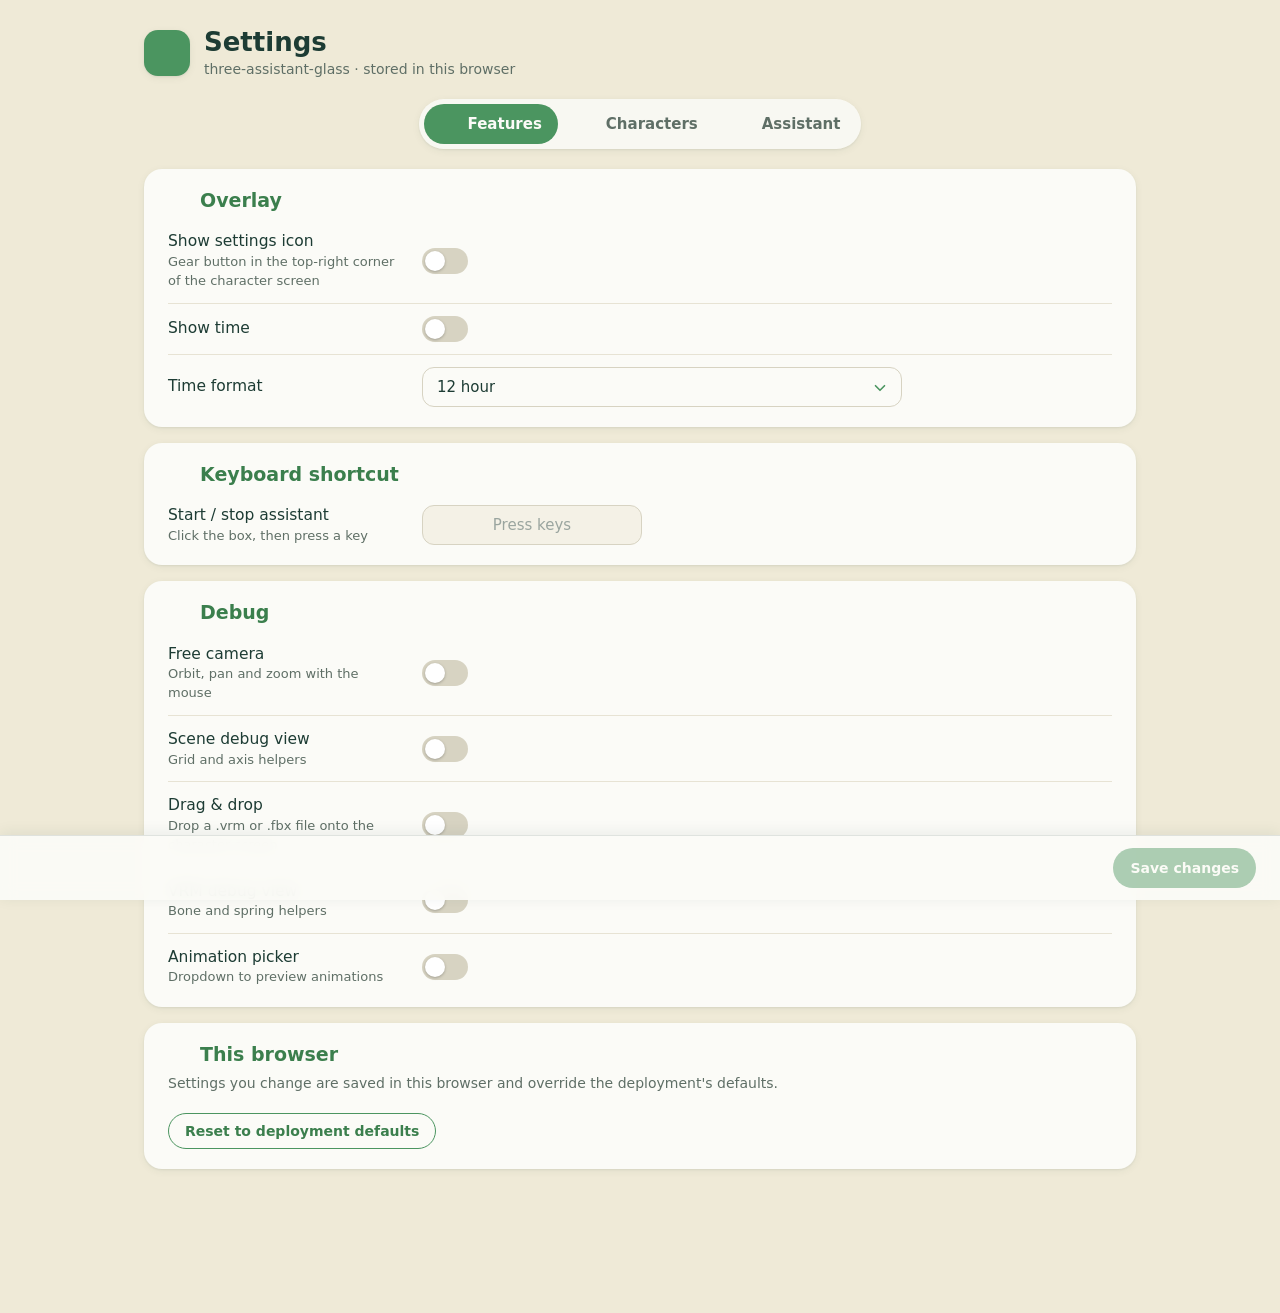
==== commit 17aee3a5: "Give the character an animation state machine and an emotion engine The body used to play one loopin" ====
--- a/settings.html
+++ b/settings.html
@@ -262,6 +262,10 @@
                         <datalist id="customLLMModelList"></datalist>
                     </div>
                 </div>
+                <label class="row switch">
+                    <span class="row-label">Let the model think <span class="field-note">Off skips a reasoning model's thinking for faster replies (vLLM, SGLang, llama.cpp; not OpenAI)</span></span>
+                    <span class="row-control"><input type="checkbox" id="llmThinking"><span class="slider"></span></span>
+                </label>
                 <div class="row">
                     <label class="row-label" for="customSystemPrompt">System prompt</label>
                     <div class="row-control">
@@ -386,15 +390,20 @@
             </section>
 
             <section class="group">
-                <h2 class="group-title"><span class="icon" style="--icon: url('icons/flask-round.svg')"></span>Expressions</h2>
+                <h2 class="group-title"><span class="icon" style="--icon: url('icons/flask-round.svg')"></span>Body &amp; expressions</h2>
+                <label class="row switch">
+                    <span class="row-label">Body language <span class="field-note">Listens, thinks, talks and gestures along with the conversation</span></span>
+                    <span class="row-control"><input type="checkbox" id="bodyLanguage"><span class="slider"></span></span>
+                </label>
                 <label class="row switch">
                     <span class="row-label">Automatic expressions <span class="field-note">Experimental</span></span>
                     <span class="row-control"><input type="checkbox" id="autoExpressions"><span class="slider"></span></span>
                 </label>
                 <p class="group-intro">
-                    Estimates a facial expression from the character's English replies and blends
-                    it into the VRM. Runs entirely in this browser; the first use downloads a
-                    roughly 125 MB model, and the voice keeps working while it loads.
+                    Reads the feeling in what you say and in the character's English replies, then
+                    sets its face, colours its body language and lets it react: sympathy for bad
+                    news, a cheer for good. Runs entirely in this browser; the first use downloads
+                    a roughly 125 MB model, and the voice keeps working while it loads.
                 </p>
             </section>
         </div>
--- a/theme.css
+++ b/theme.css
@@ -51,6 +51,11 @@
   --radius-m: 14px;
   --radius-l: 22px;
   --radius-pill: 999px;
+  /* The one chevron every dropdown-shaped control draws, so a select fallback,
+     a drawn combobox and a suggestion field cannot drift apart. */
+  --chevron: url("data:image/svg+xml,%3Csvg xmlns='http://www.w3.org/2000/svg' viewBox='0 0 24 24' fill='none' stroke='%234b9560' stroke-width='2.2' stroke-linecap='round' stroke-linejoin='round'%3E%3Cpath d='m6 9 6 6 6-6'/%3E%3C/svg%3E");
+  --tick: url("data:image/svg+xml,%3Csvg xmlns='http://www.w3.org/2000/svg' viewBox='0 0 24 24' fill='none' stroke='%233b7f4d' stroke-width='2.6' stroke-linecap='round' stroke-linejoin='round'%3E%3Cpath d='M20 6 9 17l-5-5'/%3E%3C/svg%3E");
+
   --shadow-s: 0 1px 2px rgba(29, 60, 52, 0.08), 0 2px 8px rgba(29, 60, 52, 0.06);
   --shadow-m: 0 6px 24px rgba(29, 60, 52, 0.14);
   --focus: 0 0 0 3px rgba(75, 149, 96, 0.35);
--- a/settings.css
+++ b/settings.css
@@ -243,12 +243,14 @@
 input::placeholder, textarea::placeholder { color: #9aa59f; }
 input[readonly] { background: var(--paper-2); cursor: default; }
 
+/* Only ever seen if combobox.js fails to load: every select on this page is
+   enhanced into a .combo-button and hidden. Styled anyway so the fallback is
+   the redesign's field rather than a raw system control. */
 select {
-  max-width: 380px;
   padding-right: 38px;
   appearance: none;
   -webkit-appearance: none;
-  background-image: url("data:image/svg+xml,%3Csvg xmlns='http://www.w3.org/2000/svg' viewBox='0 0 24 24' fill='none' stroke='%234b9560' stroke-width='2.2' stroke-linecap='round' stroke-linejoin='round'%3E%3Cpath d='m6 9 6 6 6-6'/%3E%3C/svg%3E");
+  background-image: var(--chevron);
   background-repeat: no-repeat;
   background-position: right 12px center;
   background-size: 18px;
@@ -261,6 +263,157 @@
   padding: 10px 14px;
   line-height: 1.45;
   resize: vertical;
+}
+
+/* ---- Comboboxes ----------------------------------------------------------
+   Both dropdown-shaped controls on this page - a provider <select> and a
+   free-text model or voice field backed by a <datalist> - are drawn by
+   combobox.js so their open menus match the page instead of the OS. The
+   container wraps rather than clips so that a .field-error inserted beside the
+   control still lands on its own line. */
+
+.combo {
+  position: relative;
+  display: flex;
+  flex-wrap: wrap;
+  flex: 1 1 260px;
+  max-width: 480px;
+  min-width: 0;
+}
+.combo > select { display: none; }
+.combo > input,
+.combo > .combo-button { flex: 1 1 100%; max-width: none; min-width: 0; }
+.combo > .field-error { flex-basis: 100%; }
+
+/* The closed control. Deliberately the same box as an input: same height,
+   border, radius and chevron, so a row of fields reads as one family. */
+.combo-button {
+  position: relative;
+  display: flex;
+  align-items: center;
+  height: 40px;
+  padding: 0 38px 0 14px;
+  border: 1px solid var(--sand);
+  border-radius: 12px;
+  background: var(--paper);
+  color: var(--ink);
+  font-size: 15px;
+  text-align: left;
+  transition: border-color 0.15s ease, box-shadow 0.15s ease;
+}
+.combo-value {
+  overflow: hidden;
+  text-overflow: ellipsis;
+  white-space: nowrap;
+}
+.combo-value.is-empty { color: #9aa59f; }
+.combo-button:disabled { background: var(--paper-2); opacity: 0.7; }
+
+/* The chevron a suggestion field gets: a real button rather than a background,
+   so the hit area is honest and the arrow can turn when the menu is open.
+   Shown only once an endpoint has actually advertised something - a field with
+   nothing to offer stays a plain text box rather than promising an empty list. */
+.combo-chevron {
+  position: absolute;
+  top: 0;
+  right: 0;
+  display: none;
+  width: 38px;
+  height: 40px;
+  padding: 0;
+  border: none;
+  border-radius: 0 12px 12px 0;
+  background: transparent;
+}
+.combo-input > input.has-suggestions { padding-right: 38px; }
+.combo-input > input.has-suggestions ~ .combo-chevron { display: block; }
+
+.combo-button::after,
+.combo-chevron::after {
+  content: '';
+  position: absolute;
+  top: 11px;
+  right: 12px;
+  width: 18px;
+  height: 18px;
+  background: var(--chevron) no-repeat center / 18px;
+  transition: transform 0.15s ease;
+}
+.combo.is-open .combo-button::after,
+.combo.is-open .combo-chevron::after { transform: rotate(180deg); }
+
+.combo-button:focus-visible,
+.combo.is-open > .combo-button {
+  border-color: var(--leaf);
+  box-shadow: var(--focus);
+}
+/* Mirrored off the hidden select, which is what validation still marks. */
+.combo:has(> select.invalid) > .combo-button {
+  border-color: var(--rose);
+  background: var(--rose-soft);
+}
+
+/* The menu, on <body> so no card or tab strip can clip it. */
+.combo-panel {
+  position: fixed;
+  z-index: 60;
+  padding: 6px;
+  overflow-y: auto;
+  overscroll-behavior: contain;
+  border: 1px solid var(--sand);
+  border-radius: 12px;
+  background: var(--paper);
+  box-shadow: var(--shadow-m);
+  /* A long catalogue scrolls, and the system scrollbar would be the last
+     system-drawn thing left in the menu. */
+  scrollbar-width: thin;
+  scrollbar-color: var(--sand) transparent;
+}
+.combo-panel::-webkit-scrollbar { width: 10px; }
+.combo-panel::-webkit-scrollbar-track { background: transparent; }
+.combo-panel::-webkit-scrollbar-thumb {
+  border: 3px solid transparent;
+  border-radius: 999px;
+  background: var(--sand) padding-box;
+}
+.combo-panel::-webkit-scrollbar-thumb:hover { background: var(--muted) padding-box; }
+
+.combo-option {
+  position: relative;
+  display: flex;
+  align-items: center;
+  gap: 10px;
+  padding: 8px 10px 8px 32px;
+  border-radius: 9px;
+  cursor: pointer;
+}
+.combo-option-label {
+  flex: 1 1 auto;
+  min-width: 0;
+  overflow: hidden;
+  text-overflow: ellipsis;
+  white-space: nowrap;
+}
+.combo-option-note {
+  flex: 0 0 auto;
+  color: var(--muted);
+  font-size: 13px;
+}
+.combo-option.is-active { background: var(--leaf-soft); }
+.combo-option[aria-selected='true'] { color: var(--leaf-strong); font-weight: 700; }
+.combo-option[aria-selected='true']::before {
+  content: '';
+  position: absolute;
+  top: 50%;
+  left: 9px;
+  width: 15px;
+  height: 15px;
+  margin-top: -7px;
+  background: var(--tick) no-repeat center / 15px;
+}
+.combo-empty {
+  padding: 10px 12px;
+  color: var(--muted);
 }
 
 .input-wrapper {
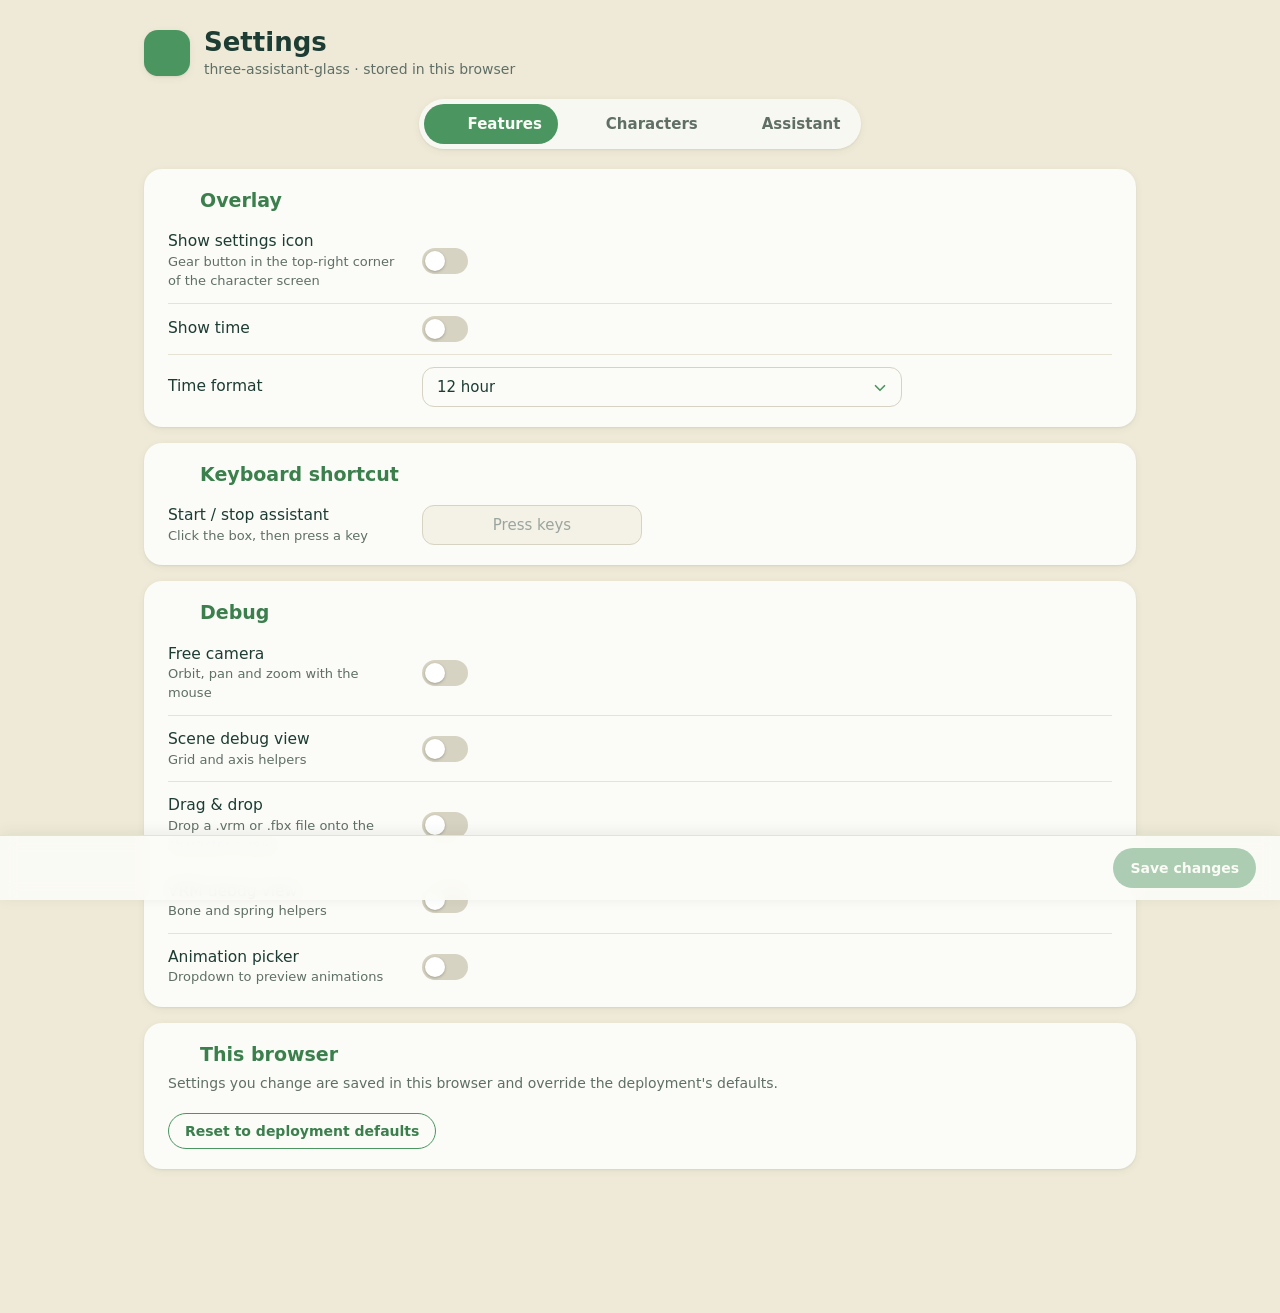
==== commit 7eb8ddb2: "Add a switch to stop reasoning models thinking before every reply A reasoning model such as Qwen3 st" ====
--- a/settings.html
+++ b/settings.html
@@ -390,20 +390,15 @@
             </section>
 
             <section class="group">
-                <h2 class="group-title"><span class="icon" style="--icon: url('icons/flask-round.svg')"></span>Body &amp; expressions</h2>
-                <label class="row switch">
-                    <span class="row-label">Body language <span class="field-note">Listens, thinks, talks and gestures along with the conversation</span></span>
-                    <span class="row-control"><input type="checkbox" id="bodyLanguage"><span class="slider"></span></span>
-                </label>
+                <h2 class="group-title"><span class="icon" style="--icon: url('icons/flask-round.svg')"></span>Expressions</h2>
                 <label class="row switch">
                     <span class="row-label">Automatic expressions <span class="field-note">Experimental</span></span>
                     <span class="row-control"><input type="checkbox" id="autoExpressions"><span class="slider"></span></span>
                 </label>
                 <p class="group-intro">
-                    Reads the feeling in what you say and in the character's English replies, then
-                    sets its face, colours its body language and lets it react: sympathy for bad
-                    news, a cheer for good. Runs entirely in this browser; the first use downloads
-                    a roughly 125 MB model, and the voice keeps working while it loads.
+                    Estimates a facial expression from the character's English replies and blends
+                    it into the VRM. Runs entirely in this browser; the first use downloads a
+                    roughly 125 MB model, and the voice keeps working while it loads.
                 </p>
             </section>
         </div>
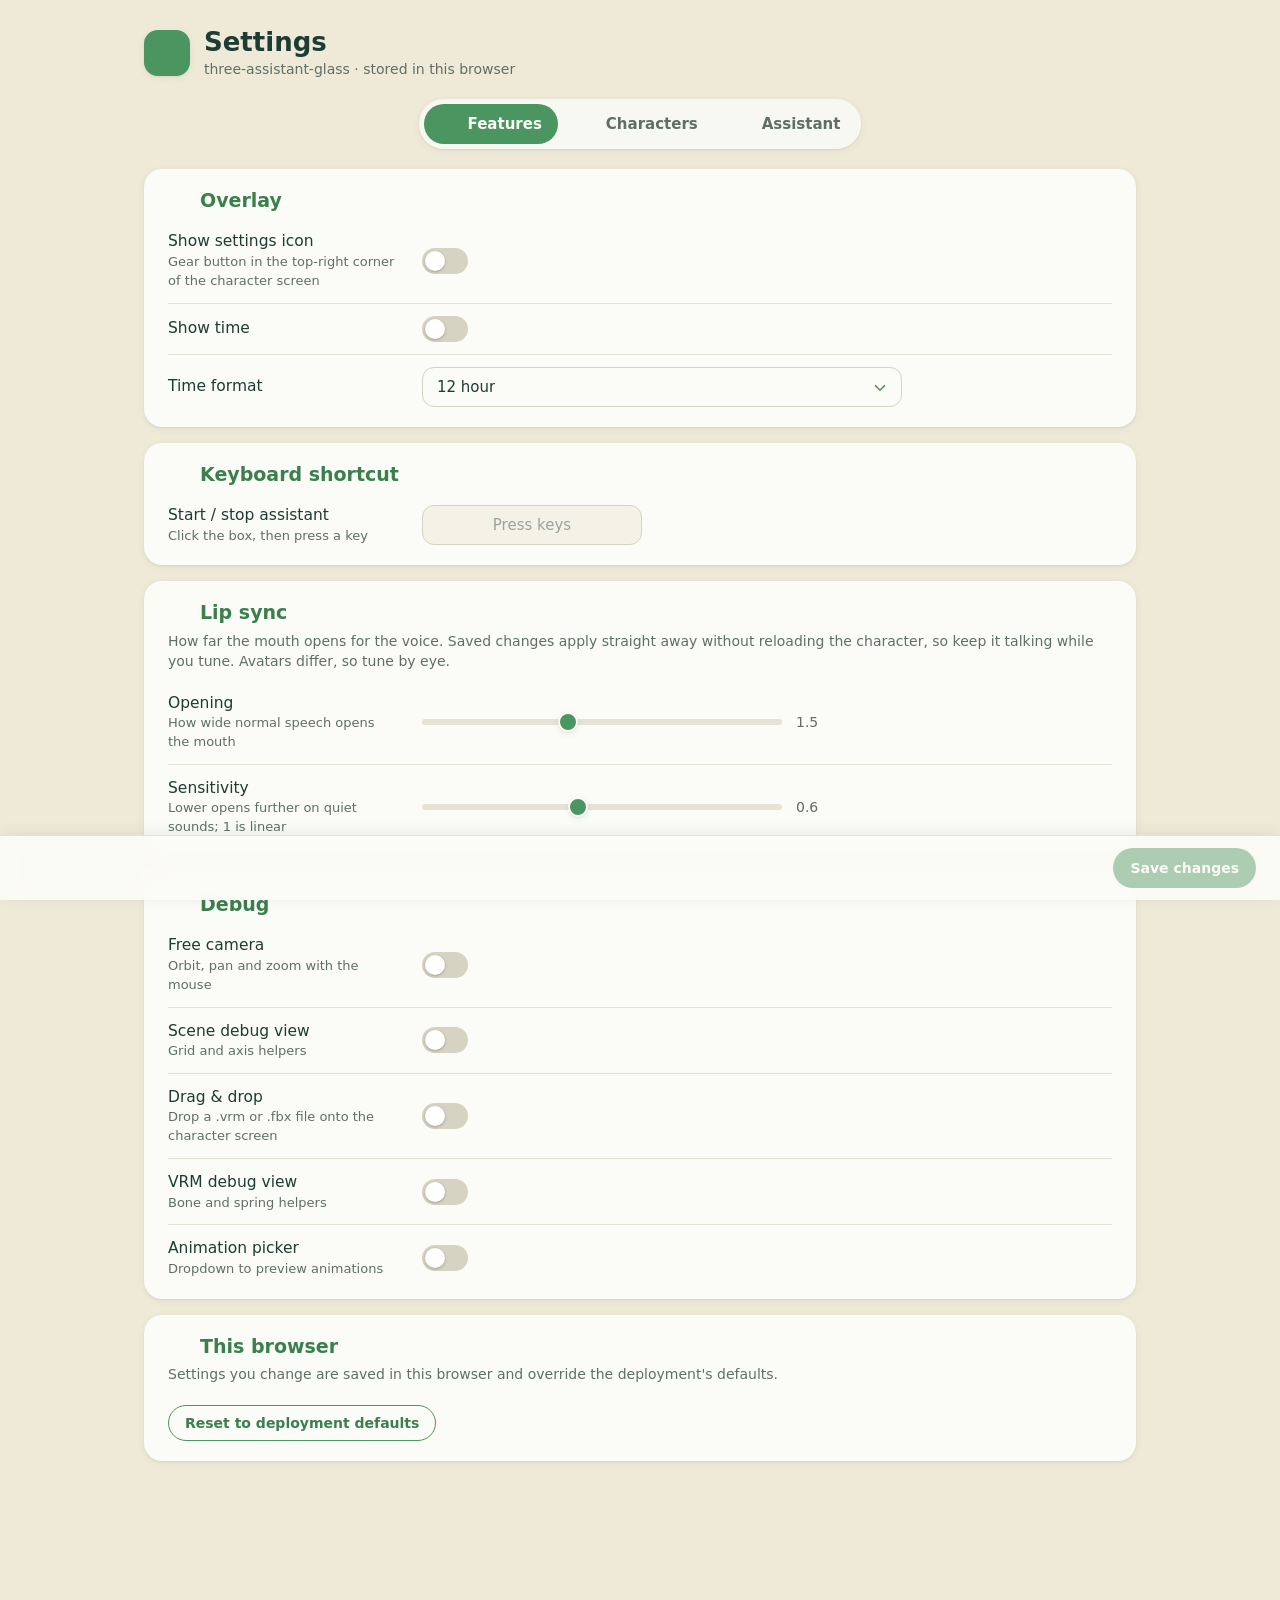
==== commit d0c901cd: "Make lip sync open the mouth on normal speech, and tune it per avatar Speech loudness reached the mo" ====
--- a/settings.html
+++ b/settings.html
@@ -76,6 +76,25 @@
         </section>
 
         <section class="group">
+            <h2 class="group-title"><span class="icon" style="--icon: url('icons/audio-lines.svg')"></span>Lip sync</h2>
+            <p class="group-intro">How far the mouth opens for the voice. Saved changes apply straight away without reloading the character, so keep it talking while you tune. Avatars differ, so tune by eye.</p>
+            <div class="row">
+                <label class="row-label" for="mouthGain">Opening <span class="field-note">How wide normal speech opens the mouth</span></label>
+                <div class="row-control range-control">
+                    <input type="range" id="mouthGain" min="0.5" max="3" step="0.1" value="1.5">
+                    <output for="mouthGain" id="mouthGainValue">1.5</output>
+                </div>
+            </div>
+            <div class="row">
+                <label class="row-label" for="mouthCurve">Sensitivity <span class="field-note">Lower opens further on quiet sounds; 1 is linear</span></label>
+                <div class="row-control range-control">
+                    <input type="range" id="mouthCurve" min="0.3" max="1" step="0.05" value="0.6">
+                    <output for="mouthCurve" id="mouthCurveValue">0.6</output>
+                </div>
+            </div>
+        </section>
+
+        <section class="group">
             <h2 class="group-title"><span class="icon" style="--icon: url('icons/bug.svg')"></span>Debug</h2>
             <label class="row switch">
                 <span class="row-label">Free camera <span class="field-note">Orbit, pan and zoom with the mouse</span></span>
@@ -390,15 +409,20 @@
             </section>
 
             <section class="group">
-                <h2 class="group-title"><span class="icon" style="--icon: url('icons/flask-round.svg')"></span>Expressions</h2>
+                <h2 class="group-title"><span class="icon" style="--icon: url('icons/flask-round.svg')"></span>Body &amp; expressions</h2>
+                <label class="row switch">
+                    <span class="row-label">Body language <span class="field-note">Listens, thinks, talks and gestures along with the conversation</span></span>
+                    <span class="row-control"><input type="checkbox" id="bodyLanguage"><span class="slider"></span></span>
+                </label>
                 <label class="row switch">
                     <span class="row-label">Automatic expressions <span class="field-note">Experimental</span></span>
                     <span class="row-control"><input type="checkbox" id="autoExpressions"><span class="slider"></span></span>
                 </label>
                 <p class="group-intro">
-                    Estimates a facial expression from the character's English replies and blends
-                    it into the VRM. Runs entirely in this browser; the first use downloads a
-                    roughly 125 MB model, and the voice keeps working while it loads.
+                    Reads the feeling in what you say and in the character's English replies, then
+                    sets its face, colours its body language and lets it react: sympathy for bad
+                    news, a cheer for good. Runs entirely in this browser; the first use downloads
+                    a roughly 125 MB model, and the voice keeps working while it loads.
                 </p>
             </section>
         </div>
--- a/settings.css
+++ b/settings.css
@@ -641,3 +641,54 @@
   .settings-tab-label { display: none; }
   .settings-save-bar { padding: 10px 14px; }
 }
+
+/* ---- Sliders -------------------------------------------------------------- */
+
+.range-control { gap: 14px; flex-wrap: nowrap; }
+.range-control output {
+  min-width: 2.6em;
+  font-variant-numeric: tabular-nums;
+  color: var(--muted);
+  font-size: 14px;
+}
+input[type="range"] {
+  flex: 1 1 200px;
+  max-width: 360px;
+  height: 28px;
+  margin: 0;
+  appearance: none;
+  -webkit-appearance: none;
+  background: transparent;
+  cursor: pointer;
+}
+input[type="range"]::-webkit-slider-runnable-track {
+  height: 6px;
+  border-radius: 999px;
+  background: var(--sand-2);
+}
+input[type="range"]::-moz-range-track {
+  height: 6px;
+  border-radius: 999px;
+  background: var(--sand-2);
+}
+input[type="range"]::-webkit-slider-thumb {
+  appearance: none;
+  -webkit-appearance: none;
+  width: 20px;
+  height: 20px;
+  margin-top: -7px;
+  border: 2px solid var(--paper);
+  border-radius: 50%;
+  background: var(--leaf);
+  box-shadow: var(--shadow-s);
+}
+input[type="range"]::-moz-range-thumb {
+  width: 20px;
+  height: 20px;
+  border: 2px solid var(--paper);
+  border-radius: 50%;
+  background: var(--leaf);
+  box-shadow: var(--shadow-s);
+}
+input[type="range"]:focus-visible { outline: none; }
+input[type="range"]:focus-visible::-webkit-slider-thumb { box-shadow: var(--focus); }
